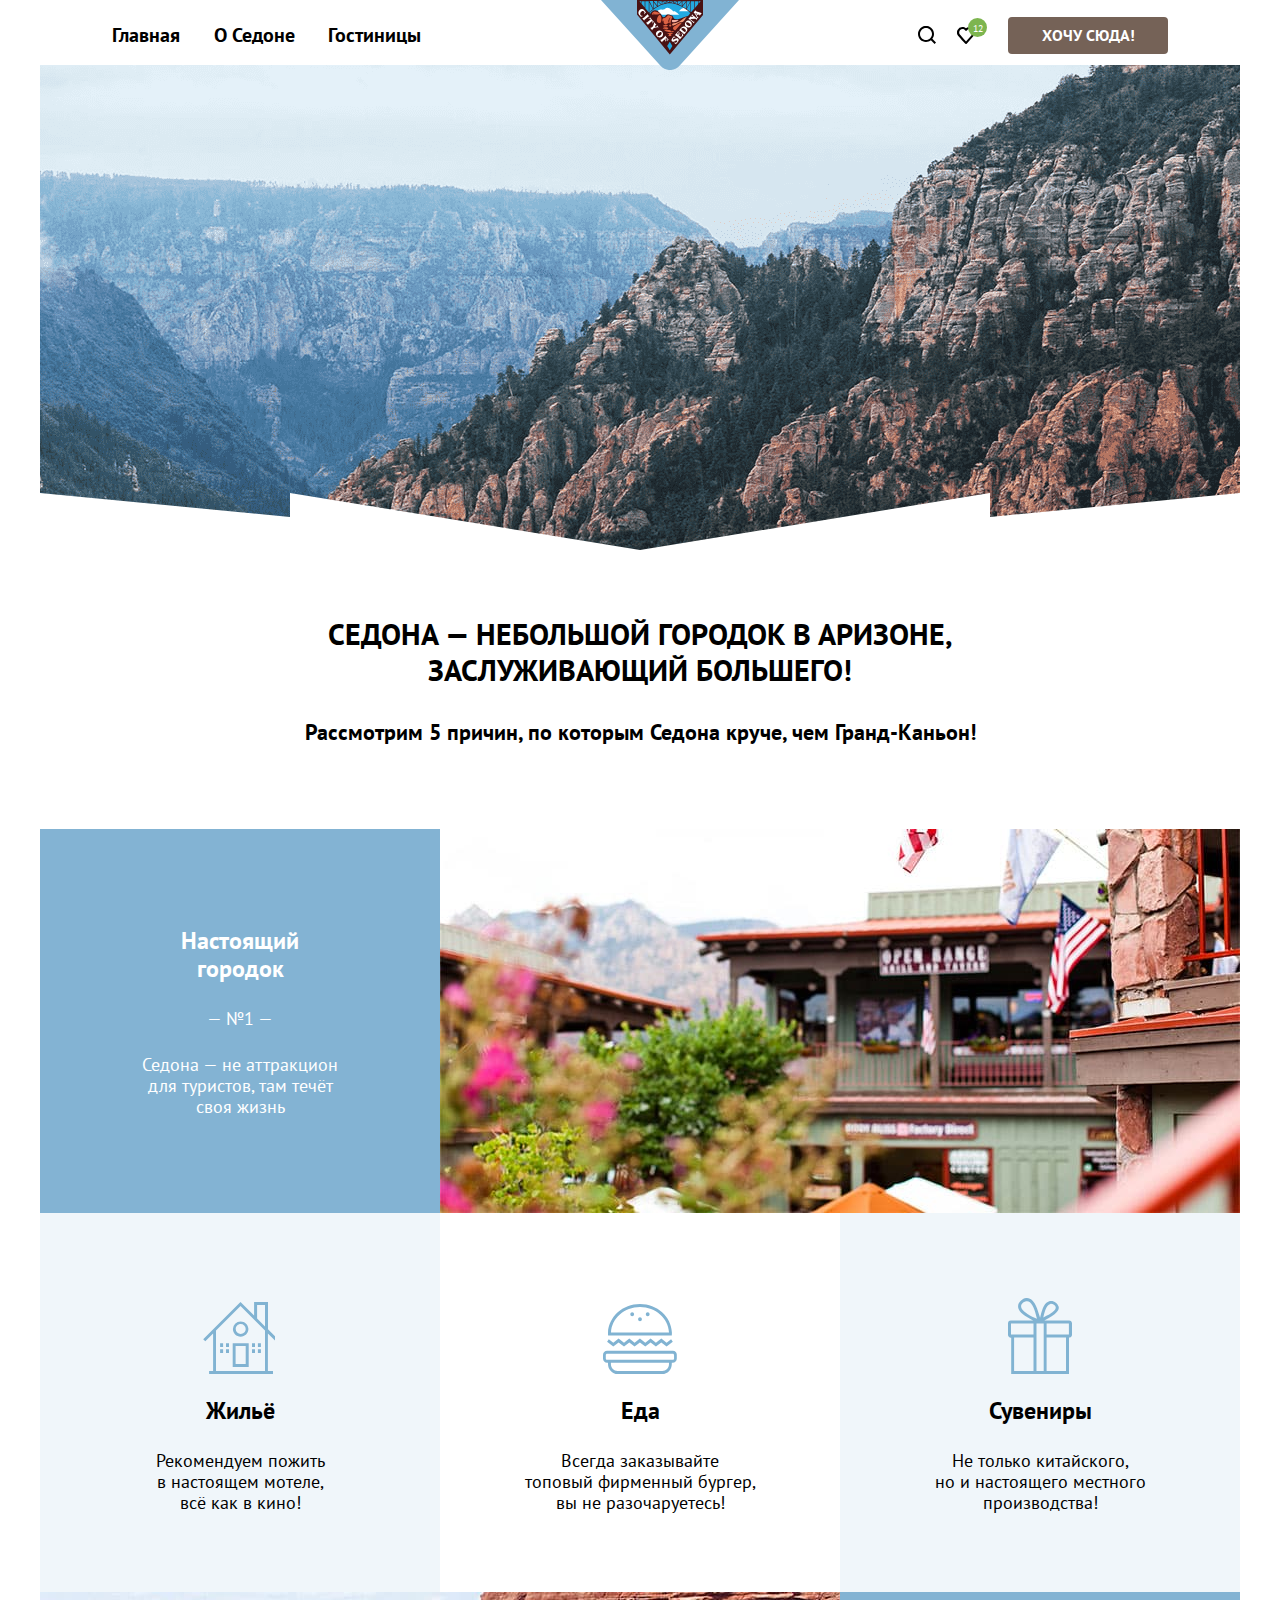
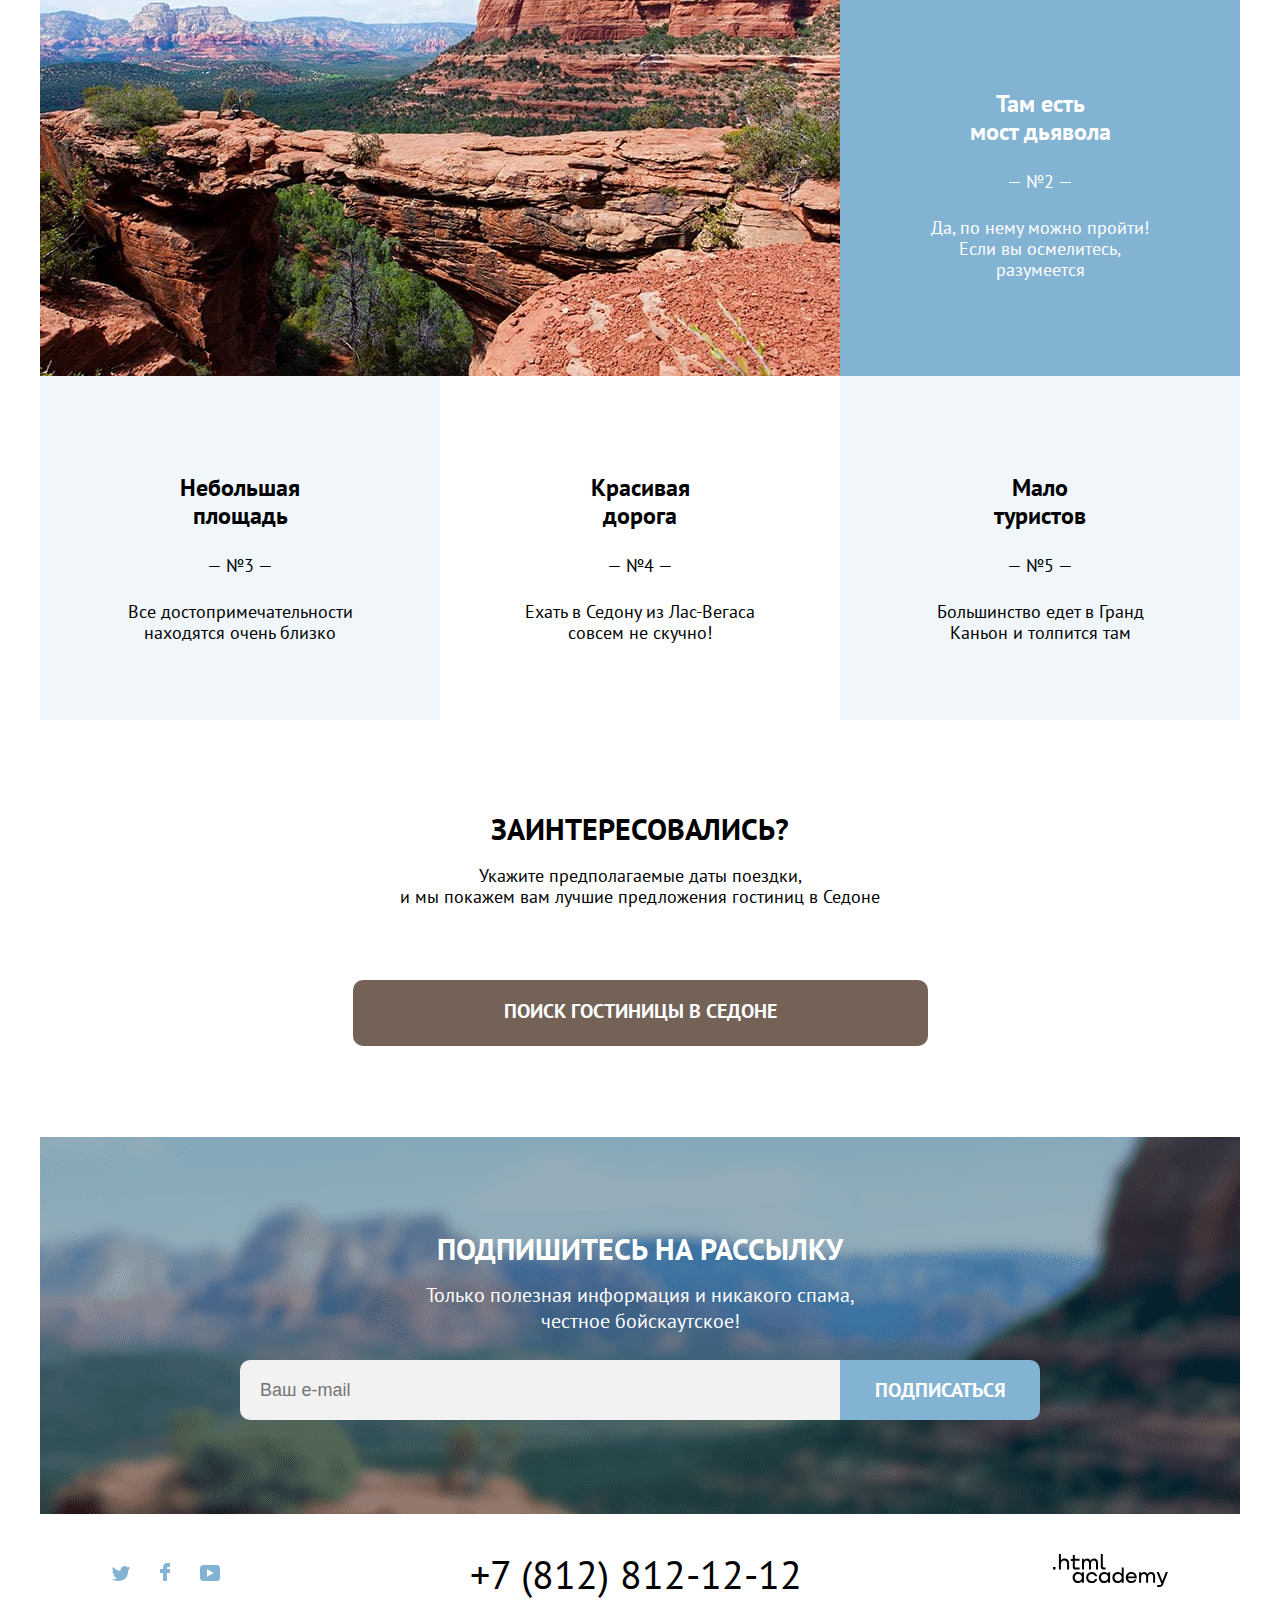
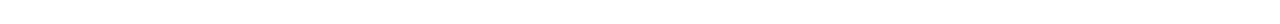
==== index.html @ 8da46b5a "Update index.html" ====
<!DOCTYPE html>
<html lang="ru">
  <head>
    <meta charset="utf-8">
    <title>HTML Academy: Седона</title>
    <link rel="stylesheet" href="styles/styles.css">
  </head>
  <body>
    <header class="page-header">
      <nav class="navigation">
        <ul class="navigation-list">
          <li class="navigation-item">
            <a class="page page-main page-current" href="index.html">Главная</a>
          </li>
          <li class="navigation-item">
            <a class="page page-about" href="about.html">О Седоне</a>
          </li>
          <li class="navigation-item">
            <a class="page page-hotels" href="catalog.html">Гостиницы</a>
          </li>
        </ul>
        <a class="navigation-logo" href="index.html">
          <img class="page-navigation-logo" src="img/navigation-logo.svg" width="138" height="70" alt="Логотип «СЕДОНА»">
        </a>
        <ul class="navigation-user">
          <li class="navigation-item">
            <a class="navigation-link navigation-search" href="#">
              <svg class="navigation-icon navigation-icon-search" aria-hidden="true" focusable="false" width="18" height="18" fill="none" xmlns="http://www.w3.org/2000/svg">
                <path d="m18 16.5-3.7-3.7c1-1.3 1.7-3 1.7-4.9 0-4.4-3.6-8-8-8S0 3.6 0 8c0 4.4 3.6 8 8 8 1.8 0 3.5-.6 4.9-1.7l3.7 3.7 1.4-1.5ZM8 14c-3.3 0-6-2.7-6-6s2.7-6 6-6 6 2.7 6 6-2.7 6-6 6Z"/>
              </svg>
              <span class="visually-hidden">
                Поиск
              </span>
            </a>
          </li>
          <li class="navigation-item ">
            <a class="navigation-link navigation-favourites" href="#">
              <svg class="navigation-icon navigation-icon-favourites" aria-hidden="true" focusable="false" width="18" height="17" fill="none" xmlns="http://www.w3.org/2000/svg">
                <path d="M8.9 17a.9.9 0 0 1-.8-.4c-5.4-6.1-6.7-7.5-7-7.9A5.4 5.4 0 0 1 5.5 0C6.8 0 8 .5 9 1.3a5.46 5.46 0 0 1 9 4.1c0 1.3-.5 2.5-1.3 3.4l-7 7.9c-.2.2-.4.3-.8.3Zm-6-9.5c.3.4 3.5 4 6.1 6.9l6.2-7c.5-.5.7-1.2.7-2 0-1.8-1.5-3.3-3.3-3.3-1 0-2 .5-2.7 1.3-.3.3-.6.4-.9.4-.3 0-.6-.2-.8-.4-.7-.8-1.7-1.3-2.7-1.3-1.8 0-3.3 1.5-3.3 3.3-.1.9.3 1.6.7 2.1-.1 0-.1 0 0 0Z"/>
              </svg>
              <span class="visually-hidden">
                Избранное
              </span>
            </a>
            <div class="popover popover-close">

              <div class="popover-content">
                <h2 class="popover-title visually-hidden">Избранные отели</h2>
                <ul class="cart-items-list">
                  <li class="cart-item">
                    <div class="cart-item-desert">
                      <p class="cart-item-title">Desert Quail Inn</p>
                      <p class="cart-item-type">Мотель</p>
                    </div>
                    <button type="button" class="cart-item-button button">
                      <svg class="basket" aria-hidden="true" focusable="false" width="16" height="16" fill="none" xmlns="http://www.w3.org/2000/svg">
                        <path d="M15.3 2.3H.6c-.3 0-.6.2-.6.5s.3.6.6.6h1.7v12c0 .3.3.6.6.6h10.2c.3 0 .6-.3.6-.6v-12h1.7c.3 0 .6-.3.6-.6s-.4-.5-.7-.5Zm-2.8 12.5H3.4V3.4h9.1v11.4ZM6.2 1.2h3.4c.3 0 .6-.3.6-.6S10 0 9.7 0H6.2c-.3 0-.5.3-.5.6s.2.6.5.6Z"/>
                        <path d="M6.2 12c.3 0 .6-.3.6-.6V5.7c0-.3-.3-.6-.6-.6s-.6.3-.6.6v5.7c.1.3.3.6.6.6ZM9.7 12c.3 0 .6-.3.6-.6V5.7c0-.3-.3-.6-.6-.6s-.6.4-.6.6v5.7c0 .3.2.6.6.6Z"/>
                      </svg>
                      <span class="visually-hidden">Удалить из избранного</span>
                    </button>
                  </li>
                  <li class="cart-item">
                    <div class="cart-item-villas">
                      <p class="cart-item-title">Villas at Poco Diablo</p>
                      <p class="cart-item-type">Апартаменты</p>
                    </div>
                    <button type="button" class="cart-item-button button">
                      <svg class="basket" aria-hidden="true" focusable="false" width="16" height="16" fill="none" xmlns="http://www.w3.org/2000/svg">
                        <path d="M15.3 2.3H.6c-.3 0-.6.2-.6.5s.3.6.6.6h1.7v12c0 .3.3.6.6.6h10.2c.3 0 .6-.3.6-.6v-12h1.7c.3 0 .6-.3.6-.6s-.4-.5-.7-.5Zm-2.8 12.5H3.4V3.4h9.1v11.4ZM6.2 1.2h3.4c.3 0 .6-.3.6-.6S10 0 9.7 0H6.2c-.3 0-.5.3-.5.6s.2.6.5.6Z"/>
                        <path d="M6.2 12c.3 0 .6-.3.6-.6V5.7c0-.3-.3-.6-.6-.6s-.6.3-.6.6v5.7c.1.3.3.6.6.6ZM9.7 12c.3 0 .6-.3.6-.6V5.7c0-.3-.3-.6-.6-.6s-.6.4-.6.6v5.7c0 .3.2.6.6.6Z"/>
                      </svg>
                      <span class="visually-hidden">Удалить из избранного</span>
                    </button>
                  </li>
                </ul>
                <a class="button cart-button-all" href="">
                  Все избранные
                </a>
              </div>
            </div>
          </li>
          <li class="navigation-item">
            <button class="button navigation-button" type="button">Хочу сюда!</button>
          </li>
        </ul>
      </nav>
    </header>
    <main class="main-container main-index">
      <div class="page-container">
        <div class="index-logo" >
          <img class="index-img" src="img/index-logo.png" width="1200" height="485" alt="Картинка «Город Седона»"> <!-- логотипную картинку не знаю как отдельную картинку сделать или как бэеграунд?-->
          <h1 class="logo-title">Седона — небольшой городок в Аризоне, <br>
            заслуживающий большего!</h1>  <!--нужен ли класс?-->
          <h2 class="logo-description">Рассмотрим 5 причин, по которым Седона круче, чем Гранд-Каньон!</h2> <!--нужен ли класс?-->
        </div>
        <ul class="advantages ">
          <li class="advantages-item">
            <div class="advantages-one">
              <h3 class="advantages-title">Настоящий <br> городок</h3>
              <b class="advantages-number">— №1 —</b>
              <p class="advantages-description">Седона — не аттракцион <br> для туристов, там течёт <br>
                своя жизнь</p>
            </div>
            <img class="advantages-img img-cities" src="img/cities-img.jpg" width="800" height="384" alt="Картинка «Город Седона»">
          </li>
          <li class="advantages-item">
            <ul class="cities-list">
              <li class="cities-item cities-item-housing">
                <!--<img class="cities-img" src="img/housing.svg" width="75" height="72" alt="Жильё">-->
                <h4 class="cities-title">Жильё</h4>
                <p class="cities-description">Рекомендуем пожить <br> в настоящем мотеле, <br>
                  всё как в кино!</p>
              </li>
              <li class="cities-item cities-item-food">
                <!--<img class="cities-img" src="img/food.svg" width="74" height="70" alt="Еда">-->
                <h4 class="cities-title">Еда</h4>
                <p class="cities-description">Всегда заказывайте <br>
                  топовый фирменный бургер, <br> вы не разочаруетесь!</p>
              </li>
              <li class="cities-item cities-item-souvenirs">
                <!--<img class="cities-img" src="img/souvenirs.svg" width="64" height="76" alt="Сувениры">-->
                <h4 class="cities-title">Сувениры</h4>
                <p class="cities-description">Не только китайского, <br>
                  но и настоящего местного <br> производства!</p>
              </li>
            </ul>
          </li>
          <li class="advantages-item">
            <img class="advantages-img img-bridges" src="img/bridge.jpg" width="800" height="384" alt="Картинка «Мост Дьявола»">
            <div class="advantages-one">
              <h3 class="advantages-title">Там есть <br> мост дьявола</h3>
              <b class="advantages-number">— №2 —</b>
              <p class="advantages-description">Да, по нему можно пройти! <br> Если вы осмелитесь, <br> разумеется</p>
            </div>
          </li>
          <li class="advantages-item">
            <ul class="advantages-others">
              <li class="advantages-others-item">
                <h3 class="advantages-title">Небольшая <br> площадь</h3>
                <b class="advantages-number">— №3 —</b>
                <p class="advantages-description">Все достопримечательности <br> находятся очень близко</p>
              </li>
              <li class="advantages-others-item">
                <h3 class="advantages-title">Красивая <br> дорога</h3>
                <b class="advantages-number">— №4 —</b>
                <p class="advantages-description">Ехать в Седону из Лас-Вегаса <br> совсем не скучно!</p>
              </li>
              <li class="advantages-others-item">
                <h3 class="advantages-title">Мало <br> туристов</h3>
                <b class="advantages-number">— №5 —</b>
                <p class="advantages-description">Большинство едет в Гранд <br> Каньон и толпится там</p>
              </li>
            </ul>
          </li>
        </ul>
        <section class="search-hotels">
          <h2 class="visually-hidden"> Поиск гостиницы в городе Седона</h2>
          <b class="search-hotels-title">Заинтересовались?</b>
          <p class="search-hotels-description">Укажите предполагаемые даты поездки,<br>
            и мы покажем вам лучшие предложения гостиниц в Седоне </p>
          <button class="button button-hotels" type="button">Поиск гостиницы в Седоне</button>
        </section>
      </div>
    </main>
    <footer class="index-footer">
      <div class="index-footer-container">
        <section class="subscribe-index">
          <!--<img class="subscribe-img img-footer" src="img/footer-background.png" width="1200" height="400" alt="Бэкграунд футер">-->
          <h2 class="subscribe-title">Подпишитесь на рассылку</h2>
          <p class="subscribe-description">Только полезная информация и никакого спама, <br> честное бойскаутское!</p>
          <form class="subscribe-form" action="https://echo.htmlacademy.ru/" method="post">
              <input class="subscribe-field" type="text" id="subscribe-mail" name="subscribe-mail" placeholder="Ваш e-mail">
              <button class="button button-subscribe" type="submit">Подписаться</button>
          </form>
        </section>
        <section class="footer-contacts">
          <h2 class="visually-hidden">Давайте дружить</h2>
          <div class="footer-contacts-container">
            <ul class="social-list">
              <li class="social-item">
                <a class="button-social button-tw" href="https://twitter.com/htmlacademy_ru">
                  <svg class="social-img" aria-hidden="true" focusable="false" width="18" height="15" fill="none" xmlns="http://www.w3.org/2000/svg">
                    <path d="M11.6.2c1.8-.5 3.2.3 3.8 1.2.7-.2 1.4-.5 2.1-.7 0 .9-.6 1.5-.9 1.8.7.1 1.4-.6 1.4-.6-.2 1-1.1 1.8-1.7 2C16.1 10.7 13 15.1 5.7 15h-.5c-.4 0-4.4-.5-5.2-1.9 2.4.2 4.1-.4 5-1.2-1-.3-2.9-.4-3.2-2.9.4.1.6.2 1.3.1C1.8 8.3.4 7.5.5 5.3c.3.3 1.1.5 1.4.5C1.1 5.6-.2 2.5.9.9c1.9 1.9 4 3.6 7.6 3.8C8.7 2.3 9.7.8 11.6.2Z" />
                  </svg>

                  <span class="visually-hidden">Твиттер</span>
                </a>
              </li>
              <li class="social-item">
                <a class="button-social button-fb" href="https://www.facebook.com/htmlacademy">
                  <svg class="social-img" aria-hidden="true" focusable="false" width="10" height="18" fill="none" xmlns="http://www.w3.org/2000/svg">
                    <path d="M7 0C4.8 0 3 1.8 3 4v2H0v4h3v8h4v-8h3V6H7V4h3V0H7Z"/>
                  </svg>
                  <span class="visually-hidden">Фэйсбук</span>
                </a>
              </li>
              <li class="social-item">
                <a class="button-social button-yt" href="https://www.youtube.com/c/HTMLAcademyRUS">
                  <svg class="social-img" aria-hidden="true" focusable="false" width="20" height="16" fill="none" xmlns="http://www.w3.org/2000/svg">
                    <path d="M17 0H2.9C1.2 0 0 1.5 0 3.2v9.5C0 14.5 1.2 16 2.9 16h14.3c1.5 0 2.9-1.5 2.9-3.2V3.2C19.9 1.5 18.7 0 17 0ZM7 11.8V4.2L13.7 8 7 11.8Z"/>
                  </svg>
                  <span class="visually-hidden">Ютуб</span>
                </a>
              </li>
            </ul>
            <a class="contacts-phone" href="tel:+781258121212">+7 (812) 812-12-12</a>
            <a class="htmlacademy-link" href="https://htmlacademy.ru/">
              <svg class="htmlacademy-link-icon" aria-hidden="true" focusable="false" width="115" height="33" fill="none" xmlns="http://www.w3.org/2000/svg">
                <path d="M0 12.9v2.6h2.5v-2.6H0ZM11.6 4.5c-1.6 0-2.8.7-3.6 1.7h-.1V0h-2v15.5h2v-5.3c0-2.1 1.3-3.6 3.3-3.6 1.8 0 2.9 1.4 2.9 3.2v5.7h2V9.4c.1-3-1.8-4.9-4.5-4.9ZM26.6 4.8h-4.8V1.1h-2v3.8h-1.9v2h1.9v6c0 1.7 1 2.7 2.7 2.7h4.1v-2h-3.7c-.7 0-1.1-.4-1.1-1.1V6.8h4.8v-2ZM41.1 4.6c-1.6 0-2.9.8-3.5 2.1h-.1c-.6-1.2-1.8-2.1-3.4-2.1-1.4 0-2.5.8-3.1 1.8h-.1V4.8H29v10.6h2V10c0-2 1-3.5 2.6-3.5 1.5 0 2.4 1 2.4 2.6v6.3h2V9.8c0-2.4 1.4-3.3 2.6-3.3 1.5 0 2.4 1 2.4 2.6v6.3h2V8.9c.1-2.5-1.4-4.3-3.9-4.3ZM47.8 12.7c0 1.7 1 2.7 2.8 2.7h2v-2h-1.7c-.7 0-1.1-.4-1.1-1.1V0h-2v12.7ZM28.9 19.7c-.9-1.1-2.2-1.8-3.9-1.8-3.1 0-5.4 2.3-5.4 5.6s2.3 5.6 5.4 5.6c1.8 0 3-.8 3.8-1.9h.1v1.6h2V18.2h-2v1.5Zm-3.6 7.4c-2.2 0-3.6-1.6-3.6-3.6s1.4-3.6 3.6-3.6 3.6 1.6 3.6 3.6c0 1.9-1.4 3.6-3.6 3.6ZM44.2 22c-.5-2.4-2.6-4.1-5.4-4.1a5.4 5.4 0 0 0-5.6 5.6c0 3.1 2.2 5.6 5.6 5.6 2.8 0 4.9-1.8 5.4-4.2h-2.1a3.4 3.4 0 0 1-3.3 2.3c-2.2 0-3.6-1.6-3.6-3.6s1.4-3.6 3.6-3.6c1.6 0 2.8 1 3.3 2.2h2.1V22ZM55.1 19.7c-.9-1.1-2.2-1.8-3.9-1.8-3.1 0-5.4 2.3-5.4 5.6s2.3 5.6 5.4 5.6c1.8 0 3-.8 3.8-1.9h.1v1.6h2V18.2h-2v1.5Zm-3.6 7.4c-2.2 0-3.6-1.6-3.6-3.6s1.4-3.6 3.6-3.6 3.6 1.6 3.6 3.6c0 1.9-1.5 3.6-3.6 3.6ZM68.7 19.8c-.9-1.1-2.2-1.9-3.9-1.9-3.1 0-5.4 2.3-5.4 5.6s2.2 5.6 5.4 5.6c1.7 0 3-.8 3.8-1.8h.1v1.5h2V13.4h-2v6.4Zm-3.6 7.3c-2.2 0-3.6-1.6-3.6-3.6s1.4-3.6 3.6-3.6 3.6 1.6 3.6 3.6c-.1 2-1.5 3.6-3.6 3.6ZM78.3 17.9c-3.3 0-5.5 2.5-5.5 5.6 0 3 2.1 5.6 5.5 5.6 2.5 0 4.5-1.3 5.2-3.6h-2.1c-.5 1-1.6 1.6-3 1.6-1.9 0-3.3-1.3-3.4-2.9h8.8c.2-3.6-2-6.3-5.5-6.3Zm0 1.9c1.7 0 3 1 3.3 2.6h-6.5c.3-1.5 1.5-2.6 3.2-2.6ZM98.2 17.9c-1.6 0-2.9.8-3.6 2h-.1c-.6-1.2-1.8-2-3.4-2-1.4 0-2.5.7-3.1 1.8v-1.5h-1.9v10.6h2v-5.4c0-2 1-3.4 2.6-3.5 1.5 0 2.4 1 2.4 2.6v6.3h2v-5.6c0-2.4 1.4-3.3 2.6-3.3 1.5 0 2.4 1 2.4 2.6v6.3h2v-6.5c.1-2.6-1.4-4.4-3.9-4.4ZM109.4 27l-3.6-8.9h-2.2l4.8 11.6c-.3.9-.7 1.2-1.7 1.2h-2.5v2h2.5c1.8 0 2.8-.8 3.5-2.6l4.7-12.2h-2.1l-3.4 8.9Z"/>
              </svg>
              <span class="visually-hidden">
                .html academy
              </span>
            </a>
          </div>
        </section>
      </div>
    </footer>
    <div class="modal-container modal-container-close">
      <div class="modal">
        <button class="modal-close-button">
          <span class="visually-hidden">Закрыть</span>
        </button>
        <section class="modal-content">
          <h2 class="modal-title">Поиск гостиницы в Седоне</h2>
          <form class="modal-form" action="https://echo.htmlacademy.ru/" method="post">
            <p class="field-group field-group-form">
              <label class="field-label" for="arrival-date">Дата заезда:</label>
              <input class="field-input field" type="text" id="arrival-date" name="arrival-date" placeholder="27 апреля 2020">
              <a class="calendar" href=""></a>
            </p>
            <p class="field-description">
              Мы не можем отправить вас в прошлое.
            </p>
            <p class="field-group field-group-form">
              <label class="field-label" for="departure-date">Дата выезда:</label>
              <input class="field-input field" type="text" id="departure-date" name="departure-date" placeholder="1 сентября 2021">
              <a class="calendar" href=""></a>
            </p>
            <p class="field-description">На эти даты есть свободные номера. Пока есть.</p>
            <div class="field-group">
              <div class="field-group-adults">
                <p class="field-adults">Взрослые:</p>
                <p class="minus"></p>
                <p class="field-number">2</p>
                <p class="plus"></p>
              </div>
              <div class="field-group-children">
                <p class="field-children">Дети:</p>
                <p class="minus"></p>
                <p class="field-number">1</p>
                <p class="plus"></p>
              </div>
            </div>
            <a class="button button-form-search" href="#">Найти</a>
          </form>
        </section>
      </div>
    </div>
  </body>
</html>
---- styles/styles.css ----
@font-face {
  font-family: "PT Sans";
  font-style: normal;
  font-weight: 400;
  src: url("../fonts/ptsans-400.woff2") format("woff2");
  font-display: swap;
}

@font-face {
  font-family: "PT Sans";
  font-style: normal;
  font-weight: 700;
  src: url("../fonts/ptsans-700.woff2") format("woff2");
  font-display: swap;
}

html {
  height: 100%;
}

body {

  display: flex;
  flex-direction: column;
  min-height: 100%;
  font-family: "PT Sans", sans-serif;
  font-size: 18px;
  line-height: 21px;
  color: #333333;
  background-color: #FFFFFF;
  margin: 0;
}

a {
  text-decoration: none;
}

.button {
  display: inline-block;
  box-sizing: border-box;
  font-family: inherit;
  font-size: 16px;
  line-height: 21px;
  font-weight: 700;
  text-align: center;
  color: #FFFFFF;
  background-color: #756257;
  text-decoration: none;
  text-transform: uppercase;
  border: none;
  cursor: pointer;
  border-radius: 4px;
}

.visually-hidden {
  position: absolute;
  width: 1px;
  height: 1px;
  margin: -1px;
  padding: 0;
  border: 0;
  clip: rect(0 0 0 0);
  overflow: hidden;
}

.page-header {
  width: 1200px;
  color: #000000;
  background: #FFFFFF;
  margin: 0 auto;  /*Почему оно нужно? Что-то сломало и теперь без этого не центрует.*/}



.navigation {
  display: flex;
  justify-content: space-between;
  align-items: center;
  width: 1056px;
  margin: 0 auto;
}


.navigation-list {
  display: flex;
  justify-content: space-between;
  align-items: center;
  flex-wrap: wrap;
  margin: 19px 0 20px 0;
  padding: 0;
  width: 309px;
  list-style-type: none;
}

.navigation-logo {
  z-index: 2;
}

.page-navigation-logo {
  display: block;
}

.navigation-user {
  display: flex;
  list-style-type: none;
  align-items: center;
  margin: 14px 0;
  padding: 0;
  width: 250px;
}

.navigation-item {
  position: relative;
  margin: 0;
  padding: 0;
}

.page-current::after {
  position: absolute;
  right: 0px;
  bottom: -20px;
  left: 0px;
  height: 2px;
  background-color: #756257;
  content: "";
}

.navigation-link{
  position: relative;
  display: block;
  margin: 0;
  padding: 0;
}




.page {
  display: block;
  font-family: "PT Sans", sans-serif;
  font-size: 20px;
  line-height: 26px;
  font-weight: 700;
  text-align: center;
  color: #000000;  /*  Не понимаю зачем это, если в page-header есть это */
  background-color: #FFFFFF;
  text-decoration: none;
}

.page:hover {
  color: #756257;
}

.page:focus {   /*Не понятно!!!*/
  outline: 3px solid #83B3D3;
  box-sizing: border-box;
  border-radius: 10px;
}

.page:active {
  opacity: 0.3;
  border: none; /*Иначе появляется бордер*/
}


.navigation-user .navigation-link {
  min-width: 18px;
  min-height: 18px;
}

.navigation-icon:hover {
  fill: #756257;
}

.navigation-link:focus {  /*  ФИГНЯ!!  */

  border: 3px solid #83B3D3;
  box-sizing: border-box;
  padding: 10px;
  outline-color: #83B3D3;
  border-radius: 10px;
}

.navigation-link:active {
  opacity: 0.3;
  border: none; /*Иначе появляется бордер*/
}


.navigation-search {
  margin-right: 21px;
}

.navigation-favourites {
  margin-right: 33px;
}

.navigation-icon {
  position: absolute;
  top: 0;
  right: 0;
  bottom: 0;
  left: 0;
  margin: auto;
  fill: #000000;

}

.navigation-favourites::after {
  position: absolute;
  content:  '12';
  /*display: block;*/
  width: 19px;
  height: 19px;
  top: -8px;
  right: -12px;
  background: #7DB54F;
  border-radius: 50%;
  font-size: 10px;
  color: #ffffff;
  text-align: center;
  }

.navigation-button {
  min-width: 160px;
  min-height: 37px;
  padding: 0;
  border-radius: 4px;
  /*margin-left: auto; почему это не работает??*/
}


/*ПОПОВЕР*/
.popover {
  position: absolute;
  top: 36px;
  right: -160px;
  z-index: 1;
  box-sizing: border-box;
  width: 400px;
  color: #000000;
  background-color: #FFFFFF;
  border: 1px solid #E6E6E6;
  min-height: 230px;
  box-shadow: 0px 25px 50px rgba(0, 0, 0, 0.15);
  border-radius: 20px;

}

.popover-close {
  display: none;
}

.popover-content::after {
  content: '';
  position: absolute;
  width: 20px;
  height: 9px;
  top: -9px;
  left: 188px;
  background-image: url("../img/triangle.svg");
  background-color: #FFFFFF;


}




.cart-items-list {
  padding: 0;
  list-style-type: none;
}

.cart-item {
  display: grid;
  position: relative;
  grid-template-columns: 309px 16px;
  margin: 25px;
  column-gap: 25px;
  padding: 4px 0;
}



.cart-item-desert, .cart-item-villas {
  padding-left: 65px;
}



.cart-item-desert::before, .cart-item-villas::before {
  position: absolute;
  content: '';
  width: 48px;
  height: 48px;
  top: 0px;
  left: 0px;

  background-repeat: no-repeat;
  background-position: center;
  border-radius: 50%;
}

.cart-item-desert::before {
  background-image: url("../img/desert.jpg");
}

.cart-item:hover {
  opacity: 0.6;

}

.cart-item:focus {
  outline: 3px solid #83B3D3;
  box-sizing: border-box;
  width: 228px;
  border-radius: 10px;
}


.cart-item:active {
  opacity: 0.3;
}



.cart-item-villas::before {
  background-image: url("../img/villas.jpg");
}

.cart-item-title {
  margin: 0;

  font-size: 18px;
  line-height: 21px;  /* а высота блока почему то 20!*/
  font-weight: 700;
  color: #000000;

}

.cart-item-type {
  margin: 0;
  font-size: 16px;
  line-height: 21px;
  font-weight: 400;
  color: #333333;
}

.cart-item-button {
  width: 16px;
  height: 16px;
  background-color: #FFFFFF;
}

.basket {
  fill: #000000;
  opacity: 0.2;
}

.basket:hover {
  opacity: 1;
}

.basket:focus {  /*ЕРУНДА!!!*/
  outline: 3px solid #83B3D3;
  opacity: 1;
  border-radius: 10px;
  padding: 5px;
}

.basket:active {
  opacity: 0.1;
}




.cart-button-all {
  display: block;
  padding: 20px 0;
  border-radius: 0 0 20px 20px;
}

.cart-button-all:hover {
  background-color: #615048;
}

.cart-button-all:focus {
  background-color: #615048;
  outline: 3px solid #83B3D3;
}

.cart-button-all:active {
  background-color:#615048;
  color: rgba(255, 255, 255, 0.3);
}

.main-container {
  display: flex;
  flex-grow: 1; /* не понимаю зачем так и так работает*/
  margin-top: -5px; /*только прозрачность надо наверное? */
}

.main-index {
  color: #000000;
  background-color: #FFFFFF;
  background-size: 100% auto;
}

.page-container {
  width: 1200px;
  margin: 0 auto;
}

.index-logo {
  position: relative;
  color: #000000;
  background-color: #FFFFFF;
  text-align: center;
  margin: 0;
  padding: 0;
}

.index-img {
  display: block;
  margin-bottom: 63px;
}

.index-logo::after {    /*не понятно) почему относительно index-img не работает*/
  content: '';
  display: block;
  position: absolute;
  /*bottom: -63px;*/
  top: 428px;
  left: 0;
  height: 57px;
  width: 1200px;
  background-image: url("../img/index-logo-bottom.svg");
}



.logo-title {
  font-family: "PT Sans", sans-serif;
  font-size: 30px;
  line-height: 36px;
  text-transform: uppercase;
  font-weight: 700;  /*  Почему не работает? Потому что апперкейс есть? */
  padding: 3px 0;
  margin-bottom: 23px;
}

.logo-description {
  font-family: "PT Sans", sans-serif;
  font-size: 22px;
  line-height: 36px;
  margin: 0;
  margin-bottom: 79px;
}

/*Преимущества*/

.advantages {
  display: flex;
  flex-direction: column;
  color: #000000;
  background-color: #FFFFFF;
  text-align: center;

  padding: 0;
  margin: 0;
  list-style-type: none;

}

.advantages-one, .advantages-others-item {
  display: flex;
  margin: 0;
  padding-top: 98px;
  padding-bottom: 77px;
  flex-direction: column;
  width: 400px;

}

.advantages-one {
  background-color: rgba(131, 179, 211);
  color: #FFFFFF;
}

.advantages-others-item {
  background-color: rgba(131, 179, 211, 0.12);
  color: #000000;
}

.advantages-title, .cities-title {
  font-size: 24px;
  line-height: 28px;
  padding-bottom: 25px;
  margin: 0;
}

.advantages-number, .advantages-description, .cities-description {
  font-size: 18px;
  line-height: 21px;
  font-weight: 400;
  margin: 0;
}

.advantages-number {
  padding-bottom: 25px;
}


.advantages-item {
  display: flex;
  padding: 0;
  margin: 0;
  list-style-type: none;
}

.cities-list {
  display: flex;
  justify-content: space-between;
  padding: 0;
  margin: 0;
  list-style-type: none;
}



.cities-item {
  position: relative;
  width: 400px; /* Почему работает только с этим?*/
  margin: 0;
  padding-top: 184px;
  padding-bottom: 79px;
  background-color: rgba(131, 179, 211, 0.12);
  color: #000000;
}

.cities-item:nth-child(2), .advantages-others-item:nth-child(2) {
  background-color: #ffffff;
}

.cities-item::after {
  position: absolute;
  content: '';
  display: block;
  margin: 0 auto;
  background-repeat: no-repeat;
}

.cities-item-housing::after {
  top: 89px;
  left: 163px;
  height: 75px;
  width: 72px;
  background-image: url("../img/housing.svg");
}

.cities-item-food::after {
  top: 91px;
  left: 163px;
  height: 70px;
  width: 74px;
  background-image: url("../img/food.svg");
}

.cities-item-souvenirs::after {
  top: 85px;
  left: 168px;
  height: 76px;
  width: 70px;
  background-image: url("../img/souvenirs.svg");
}


.advantages-others {
  display: flex;
  padding: 0;
  margin: 0;
  list-style-type: none;
}



.cities-img {
  text-align: center;
  margin-bottom: 23px;
}

/*ЗАИНТЕРЕСОВАЛИСЬ*/

.search-hotels {
  color: #000000;
  background-color: #FFFFFF;
  text-align: center;
  margin: 91px 0;
}

.search-hotels-title {
  font-size: 30px;
  line-height: 36px;
  text-transform: uppercase;
  margin-top: 0;
  margin-bottom: 15px;
}

.search-hotels-description {
  font-size: 18px;
  line-height: 21px;
  margin-bottom: 73px;
}

.button-hotels {
  font-size: 20px;
  line-height: 36px;
  min-width: 575px;
  padding-top: 13px;
  padding-bottom: 17px;
  border-radius: 10px;
 }

.button-hotels:hover {
  background-color: #615048;
}

.button-hotels:focus {
  background-color: #615048;
  outline: 3px solid #83B3D3;
}

.button-hotels:active {
  background-color:#615048;
  color: rgba(255, 255, 255, 0.3);
}




/*ФУТЕР*/

.index-footer-container {
  width: 1200px;
  margin: 0 auto;
}

.subscribe {
  color: #000000;
  background-color: #FFFFFF;
  text-align: center;

}

.subscribe-index {
  color: #FFFFFF;
  background-color: #000000;
  background-image: url("../img/footer-background.png");
  background-size: 100% auto;
  background-repeat: no-repeat;
  text-align: center;
  text-decoration: none;
  margin: 0;
  padding: 94px 0;
}

.subscribe-title {
  font-size: 30px;
  line-height: 36px;
  text-transform: uppercase;
  margin: 0;
  padding-bottom: 15px;

}

.subscribe-description, .button-subscribe {
  font-size: 20px;
  line-height: 26px;
  margin: 0;
  padding-bottom: 26px;


}

.subscribe-form {
  display: flex;
  width: 800px;
  margin: 0 auto;
}

.subscribe-field {
  margin: 0;
  padding: 0 20px;
  font-size: 18px;
  line-height: 26px;
  font-weight: 400;
  border: none;
  flex-grow: 1;
  width: 600px;
  border-radius: 10px 0 0 10px;
  background-color: #F2F2F2;
 }

.subscribe-field:hover {
  background-color: #E6E6E6;
}

.subscribe-field:focus {
  background-color: #E6E6E6;
  border: 3px solid #83B3D3;
}

.subscribe-field:active {
  background-color: #FFFFFF;
  border: 2px solid #000000;
}
.subscribe-field:disabled {
  background-color: #FFFFFF;
  border: 2px solid #FF5757;
}

.button-subscribe {
  background-color: #83B3D3;
  color: #FFFFFF;
  min-width: 200px;
  font-weight: 700;
  padding: 17px 0;
  border-radius: 0 10px 10px 0;
 }

 .button-subscribe:hover {
  background-color: #68A2CA;
}

.button-subscribe:focus {
  background-color: #68A2CA;
  outline: 3px solid #756257;
}

.button-subscribe:active {
  background-color:#68A2CA;
  color: rgba(255, 255, 255, 0.3);
}

.footer-contacts {
  width: 1056px;
  color: #000000;
  background-color: #FFFFFF;
  margin: 0 auto;
}

.footer-contacts-container {
  display: flex;
  justify-content: space-between;
  margin-top: 40px;
  margin-bottom: 30px;
}

.social-list {
  display: flex;
  align-items: center;
  width: 107px;
  margin: 0;
  padding: 0;
  list-style-type: none;
  gap: 30px;
}

.button-social {
  display: block;
  background-repeat: no-repeat;
  background-position: center;

}

.social-img {
  fill: #83B3D3;
}

.social-img:hover {
  fill: #68A2CA;
}

.social-img:focus {
  fill: #68A2CA;
  outline: 3px solid #83B3D3;
  border-radius: 10px;
}

.social-img:active {
  opacity: 0.3;
}

.contacts-phone {
  font-size: 40px;
  line-height: 40px;
  color: #000000;
}

.contacts-phone:hover {
  color: #756257;
}

.contacts-phone:focus {
  color: #756257;
  outline: 3px solid #83B3D3;
  border-radius: 10px;
}

.contacts-phone:active {
  color: #756257;
  opacity: 0.3;
}

.htmlacademy-link-icon {
  fill: #000000;
}

.htmlacademy-link-icon:hover {
  fill: #756257;
}

.htmlacademy-link-icon:focus {
  fill: #756257;
  outline: 3px solid #83B3D3;
  border-radius: 10px;
}

.htmlacademy-link-icon:active {
  fill: #756257;
  opacity: 0.3;
}


/*Каталог страница*/

.catalog-wrap {
  color: #FFFFFF;
  width: 1056px;
  margin: 0 auto;
  background-color: #000000;
  background-image: url("../img/catalog-background.png");
  background-size: 100% auto;
  background-repeat: no-repeat;
  text-decoration: none;
  padding: 0 72px;
}

.catalog-title {
  font-size: 60px;
  line-height: 78px;
  font-weight: 700;
  margin: 0;
  margin-right: auto;

}

.breadcrumbs {
  display: flex;
  margin-top: 5px;
  margin-bottom: 45px;
  padding: 0;
  list-style-type: none;
}

.breadcrumbs-item {
  display: flex;
  align-items: center
}

.link-index {
  display: block;
  position: relative;
  width: 12px;
  height: 12px;
  margin-right: 26px;
  background-image: url("../img/home.svg");
}


.link-index::after {
  content: "";
  position: absolute;
  right: 0px;
  bottom: 0px;
  left: 23px;
  height: 8px;
  width: 5px;
  background-image: url("../img/arrow.svg");
  background-repeat: no-repeat;
  color: #FFFFFF;

}



.breadcrumbs-link {
  font-size: 16px;
  line-height: 21px;
  align-items: center;
}

.breadcrumbs-link:hover {
  opacity: 0.6;
}

.breadcrumbs-link:focus {   /*Не понятно!!!*/
  outline: 3px solid #83B3D3;
  border-radius: 10px;
}

.breadcrumbs-link:active {
  opacity: 0.3;
}

/*Поиск каталога*/

.catalog-products {
  padding-bottom: 83px;
}

.catalog-filter {
  display: flex;
  margin: 0;
  padding: 0;
  }



.filter-group-infrastructure {
  display: flex;
  margin: 0;
  padding: 0;
  width: 150px;
  margin-right: 67px;
  text-align: left;
}





.filter-group-type {
  width: 144px;
  margin: 0;      /*почему не работает без этого, хотя все отступы и размеры остальных 3- блоков выставил?*/
  margin-right: 167px; /*Если это указываешь то апартаменты не влезают в одну строку*/

}

.catalog-filter-group {
  margin: 0;
  padding: 0;
  border: 0; /* Все равно ширина 154. Почему?*/

}

.catalog-filter-title {
  font-size: 20px;
  line-height: 26px;
  font-weight: 700;
  margin-bottom: 30px;
}



.catalog-filter-list {
  margin: 0;
  padding: 0;
  list-style-type: none;
}

.control {
  display: flex;
  position: relative;
  padding-left: 36px;
}

.catalog-filter-item:not(:last-child) {
  margin-bottom: 13px;
}

.control-input {
  display: block;
  margin: 0;
  width: 20px;
  height: 20px;
  margin-right: 19px;
  background: #FFFFFF;
  border: none;
}

.control-square {
  position: absolute;
  top: 2px;
  left: 0;
  width: 20px;
  height: 20px;
  background-color: #FFFFFF;
  border-radius: 4px;
  cursor: pointer;
}

.control-input[type="checkbox"]:checked + .control-square::after {
  content: '';
  position: absolute;
  top: 4px;
  left: 5px;
  background-image: url("../img/check.svg");
  width: 10px;
  height: 12px;

}

.control-square:hover {
  background-color: rgba(255, 255, 255, 0.6);
}

.control-square:focus {
  background-color: rgba(255, 255, 255, 0.6);
  outline: 3px solid #83B3D3;
}

.control-square:active {
  background-color: rgba(255, 255, 255, 0.3);
}


.control-label {
  font-size: 18px;
  line-height: 24px;
}

.control-circle {
  position: absolute;
  top: 2px;
  left: 0;
  width: 20px;
  height: 20px;
  background-color: #FFFFFF;
  border-radius: 50%;
}

.control-input[type="radio"]:checked + .control-circle::after {
  content: '';
  position: absolute;
  top: 5px;
  left: 5px;
  width: 10px;
  height: 10px;
  border-radius: 50%;
  background-color: #3F5E72;

}

.filter-group-toggle {
  margin: 0;
  padding: 0;
}

.control-circle:focus {
  outline: 3px solid #83B3D3;
}


 .catalog-filter-wrapper {
  display: flex;

  border-radius: 4px;

}

.catalog-filter-label {
  display: flex;
  box-sizing: border-box;
  width: 144px;
  border:2px solid #FFFFFF;
}

.catalog-filter-label:nth-child(1) {
  border-right: none;
}

.catalog-filter-label:hover{
  border:2px solid rgba(255, 255, 255, 0.6);

}

.catalog-filter-label:focus {
  outline: 3px solid #83B3D3;
}

.catalog-filter-label:active {
  background-color: #756257;
}

.catalog-filter-input {
  box-sizing: border-box;
  width: 112px;  /*почему без этого не работает?*/
  margin: 0;
  padding: 12px 14px;
  font-size: 18px;
  line-height: 23px;
  font-weight: 400;
  border: none;
  background-color: transparent;

}
.catalog-filter-input::-webkit-input-placeholder {
  color: #FFFFFF;
 }
 .catalog-filter-input::-moz-placeholder {
  color: #FFFFFF;
 }

 .catalog-filter-span {
  padding: 12px 0;
  color: rgba(255, 255, 255, 0.3);
 }




.range {
  position: relative;
  height: 4px;
  margin-top: 32px;
  background-color: rgba(255, 255, 255, 0.3);

}

.range-wrapper {
  position: absolute;
  height: 4px;
  width: 227px;
  background-color: #FFFFFF;

}

.range-toggle {
  position: absolute;
  width: 20px;
  height: 20px;
  background: #FFFFFF;
  border-radius: 5px;
  cursor: pointer;
  border: none;
}


.range-toggle:focus {
  outline: 3px solid #83B3D3;
}

.range-toggle:active {
  outline: 2px solid #83B3D3;
}

.toggle-min {
  top: -8px;
  left: -10px;
}

.toggle-max {
  top: -8px;
  right: -10px;
}


.button-container {
  display: flex;
  flex-direction: column;
  margin-left: auto;
  padding: 0;
  width: 160px;
  justify-content: flex-end;
}

 .button-apply {
   min-height: 48px;
}


.button-apply, .button-favourites {
  background-color: #83B3D3;
  color: #FFFFFF;
}

.button-apply:hover {
  background-color: #68A2CA;
}

.button-apply:focus {
  background-color: #68A2CA;
  outline: 3px solid #FFFFFF;
}

.button-apply:active {
  background-color:#68A2CA;
  color: rgba(255, 255, 255, 0.3);
}


.button-reset {
  background-color: transparent;
  margin-top: 20px;
  font-size: 18px;
  line-height: 23px;
  font-weight: 400;
  border: 0;
  color: #ffffff;
}

.sorting-wrap, .hotels-wrap {
  color: #000000;
  background-color: #FFFFFF;
  text-decoration: none;
}

.sorting-wrap {
  display: flex;
  width: 1056px;
  margin: 0 auto;
  padding-top: 50px;
  padding-bottom: 45px

}

.sorting {
  margin-right: 81px;
}

.sorting-result {
  font-size: 30px;
  line-height: 39px;
  font-weight: 700;
  margin-right: 191px;

}

.select-control {
  font-size: 18px;
  line-height: 23px;
  width: 287px;
  padding: 12px;
  border: 2px solid #E6E6E6;


}


.sorting-button {
  display: flex;
  margin-left: auto;
}

.sorting-wrap .button {
  display: block;
  width: 48px;
  height: 48px;
  background-color: #FFFFFF;
  border: 2px solid #E6E6E6;
  box-sizing: border-box;
  border-radius: 4px;
  background-repeat: no-repeat;
  background-position: center;
}

.sorting-wrap .button:not(:last-child){
  margin-right: 8px;
}

.button-icons {
  background-image: url("../img/icons.svg");
}

.button-list {
  background-image: url("../img/list.svg");
}

.sorting-wrap .button-cards {
  background-image: url("../img/cards.svg");
  border: 2px solid #000000;
}

.select-control:hover, .sorting-wrap .button:hover, .select-control:focus, .sorting-wrap .button:focus {
  border: 2px solid #83B3D3;
}

.select-control:active {
  color: rgba(0, 0, 0, 0.3);
}



.hotels-wrap {
  width: 1056px;
  display: flex;
  flex-direction: column;
  margin: 0 auto;

}

.hotels {
  display: flex;
  flex-direction: column;
  margin: 0;
  padding: 0;
  list-style-type: none;
}

.hotel {
  display: flex;
  margin-top: 28px;
  margin-bottom: 30px;


}

.hotel-img {
  width: 180px;
  margin-right: 36px;
}

.hotel-img:hover {
  opacity: 0.6;
}

.hotel-img:focus {
  outline: 3px solid #83B3D3;
}


.hotel-img:active {
  opacity: 0.3;
}


.hotel-title {
  font-size: 24px;
  line-height: 31px;
  font-weight: 700;
  margin: 0;
}

.hotel-title:hover {
  color: #756257;
}

.hotel-title:focus {
  color: #756257;
  outline: 3px solid #83B3D3;
  border-radius: 10px;
}

.hotel-title:active {
  opacity: 0.3;
  color: #756257;
}

.type-price{
  display: flex;
  width: 235px;
  justify-content: space-between;
  margin-bottom: 31px;
}


.hotel-type, .hotel-price {
  font-size: 18px;
  line-height: 24px;
  margin: 0;
}

.button-detailed {
  display: inline-block;
  margin: 0;
  padding: 8px 0;
  width: 151px;
}

.button-detailed:hover {
  background-color: #615048;
}

.button-detailed:focus {
  background-color: #615048;
  outline: 3px solid #83B3D3;
}

.button-detailed:active {
  background-color:#615048;
  color: rgba(255, 255, 255, 0.3);
}


.button-favourites {
  width: 160px;
  height: 37px;
  padding: 0;
}

.button-favourites:hover, .button-upload:hover {
  background-color: #68A2CA;
}

.button-favourites:focus, .button-upload:focus {
  background-color: #68A2CA;
  outline: 3px solid #756257;
}

.button-favourites:active, .button-upload:active{
  background-color:#68A2CA;
  color: rgba(255, 255, 255, 0.3);
}

.rating {
  display: flex;
  flex-direction: column;
  justify-content: space-between;
  margin-left: auto;
  align-items: center;
}

.hotel-star {
  display: flex;
  justify-content: space-between;
  width: 91px;
  height: 17px;
  margin: 0 auto;
  background-color: #FFFFFF;
  background-image: url("../img/star.svg");
  background-position: center;
}



.hotel-rating {
  display: block;
  width: 160px;
  height: 37px;
  margin: 0;
  padding: 0;
  text-align: center;   /*По вертикали по центру не сделать*/
}

.button-favourites-current {
  background-color: #7DB54F;
  color: #FFFFFF;
}

.button-favourites:hover {
  background-color: #6C9E42;
}

.button-favourites:focus {
  background-color: #6C9E42;
  outline: 3px solid #756257;
}

.button-favourites:active {
  background-color:#6C9E42;
  color: rgba(255, 255, 255, 0.3);
}

.button-upload {
  width: 625px;
  height: 55px;
  font-size: 20px;
  line-height: 26px;
  background-color: #83B3D3;
  color: #FFFFFF;
  margin: 0 auto;
  margin-top: 31px;
  margin-bottom: 30px;  /*Что-то ту не то)))*/
}

.pagination-wrap {
  display: flex;
  margin-top: 31px;
  margin-bottom: 89px;

}

.pagination {
  display: flex;
  color: #000000;
  background-color: #FFFFFF;
  list-style-type: none;
  margin: 0;
  margin-right: 351px;
}

.pagination-link {

  display: block;
  box-sizing: border-box;
  width: 55px;
  height: 55px;
  color: #FFFFFF;
  background-color: #83B3D3;
  text-align: center;
  padding: 15px 0;
  text-decoration: none;
  font-size: 20px;
  line-height: 26px;
  font-weight: 700;
  border-radius: 4px;
}

.pagination-link:hover {
  background-color: #68A2CA;
}

.pagination-link:focus {
  background-color: #68A2CA;
  outline: 3px solid #756257;
}

.pagination-link:active {
  background-color:#68A2CA;
  color: rgba(255, 255, 255, 0.3);
}



.pagination-item:not(:last-child) {
  margin-right: 7px;
}

.pagination-current {
  background-color: #F2F2F2;
  color: #000000;
}

.hotelsonpage {
  display: flex;
  width: 386px;



}

.hotelsonpage-result {
  padding: 12px 0;
  line-height: 23px;
  margin-right: 51px;

}

.hotelsonpage-control {
  width: 160px;
  height: 48px;
  font-size: 18px;
  line-height: 23px;
  font-weight: 400;
  padding-left: 17px;
  border: 2px solid #E6E6E6;
  box-sizing: border-box;
  border-radius: 4px;
}

.modal-container {
  position: fixed;
  top: 0;
  left: 0;
  display: flex;
  width: 100%;
  height: 100%;
  background-color: rgba(242, 242, 242, 0.8);
}

.modal {
  position: relative;
  margin: auto;
  box-sizing: border-box;
  padding: 62px 70px 70px 70px;
  background-color: #FFFFFF;
  border-radius: 30px;
  width: 715px;
}

.modal-container-close {
  display: none;
}

.modal-title {
  margin: 0;
  font-family: "PT Sans Narrow", sans-serif;
  font-size: 30px;
  line-height: 40px;
  font-weight: 700;
  color: #000000;
  text-transform: uppercase;

}

.modal-close-button {
  position: absolute;
  padding: 0;
  top: 54px;
  right: 70px;
  width: 53px;
  height: 53px;
  background-color: #F2F2F2;
  border: none;
  border-radius: 50%;
  background-image: url("../img/close.svg");
  background-repeat: no-repeat;
  background-position: center;
  cursor: pointer;
}

.modal-close-button:hover {
  background-color: #E6E6E6;
}

.modal-close-button:focus {
  background-color: #E6E6E6;
  outline: 3px solid #83B3D3;
}

.modal-close-button:active {
  background-color: #E6E6E6;
  opacity: 0.3;  /*как сделать как в фигме? Прозрачен должен быть только крестик */
}


.modal-form {
  margin-top: 54px;
}

.field-group {
  display: flex;
  width: 575px;
  margin: 0;

}

.field-group-form {
  position: relative;
}

.field-label {
  width: 155px;
  font-size: 18px;
  line-height: 50px;
  font-weight: 700;

}

.field-input {
  width: 420px;
  background-color: #F2F2F2;
  color: #000000;
  border: none;
  border-radius: 4px;
  font-size: 18px;
  font-weight: 700;
}

.field-input:hover {
  background-color: #E6E6E6;
}

.field-input:focus {
  background-color: #E6E6E6;
  outline: 3px solid #83B3D3;
}


.field-input::-webkit-input-placeholder {
  color: #000000;
  padding-left: 19px;
 }

.field-input::-moz-placeholder {
  color: #000000;
  padding-left: 19px;
}


.calendar {
  position: absolute;
  margin: 0;
  top: 18px;
  right: 19px;
  opacity: 0.3;
  width: 15px;
  height: 15px;
  background-image: url("../img/calendar.svg");
}


.field-description {
  margin: 0;
  margin-left: 155px;
  font-size: 16px;
  line-height: 40px;
}

.field-description:last-of-type {
  color: #FF5757;

}

.field-group-adults, .field-group-children {
  display: flex;
  position: relative;
}




.field-group-adults {
  margin-right: 56px;
}

.field-adults, .field-children {

  font-size: 18px;
  line-height: 50px;
  font-weight: 700;
  margin: 0;
}

.field-adults{
  width: 155px;
}

.field-children {
  display: flex;
  width: 97px;
}

.field-children::after {
  content: '';
  display: block;
  width: 25px;
  height: 25px;
  margin-top: 14px;
  margin-left: 7px;
  padding: 0;
  border: none;
  background-image: url("../img/info.svg");
  background-repeat: no-repeat;
  background-position: center;
}

.field-number {
  display: block;
  width: 133px;
  font-size: 18px;
  line-height: 50px;
  font-weight: 700;
  margin: 0 auto;
  text-align: center;
  background-color: #F2F2F2;
  border-radius: 4px;
}

.button-form-search {
  display: block;
  margin-top: 40px;
  font-size: 20px;
  line-height: 40px;
  padding: 10px 0;
  background-color: #83B3D3;
  border-radius: 10px;
}

.button-form-search:hover {
  background-color: #68A2CA;
}

.button-form-search:focus {
  background-color: #68A2CA;
  outline: 3px solid #756257;
}

.button-form-search:active {
  background-color:#68A2CA;
  color: rgba(255, 255, 255, 0.3);
}


.minus, .plus {
  margin: 0;
}

.minus::after {
  position: absolute;

  /*top: 7px;
  left: 170px;  /*!!!!!!!! Почему не работает!!!!!!!!!!!*/
  margin-left: 10px;
  margin-top: 24px;
  width: 13px;
  height: 1px;
  background-color: rgba(0, 0, 0, 0.3);
  content: "";
}


.plus::before, .plus::after {
  display: block;
  position: absolute;

  /*margin-right: -10px;*/  /*!! Не работает!!!!*/
  margin-left: -23px;
  margin-top: 24px;
  width: 13px;
  height: 1px;
  background-color: rgba(0, 0, 0, 0.3);
  content: "";
  cursor: pointer;
}

.plus::after {
  transform: rotate(90deg);
}

.minus:hover::after, .plus:hover::before, .plus:hover::after {
  background-color: #000000;
}

.minus:focus::after, .plus:focus::before, .plus:focus::after {
  background-color: #000000;
  outline: 3px solid #83B3D3;
}
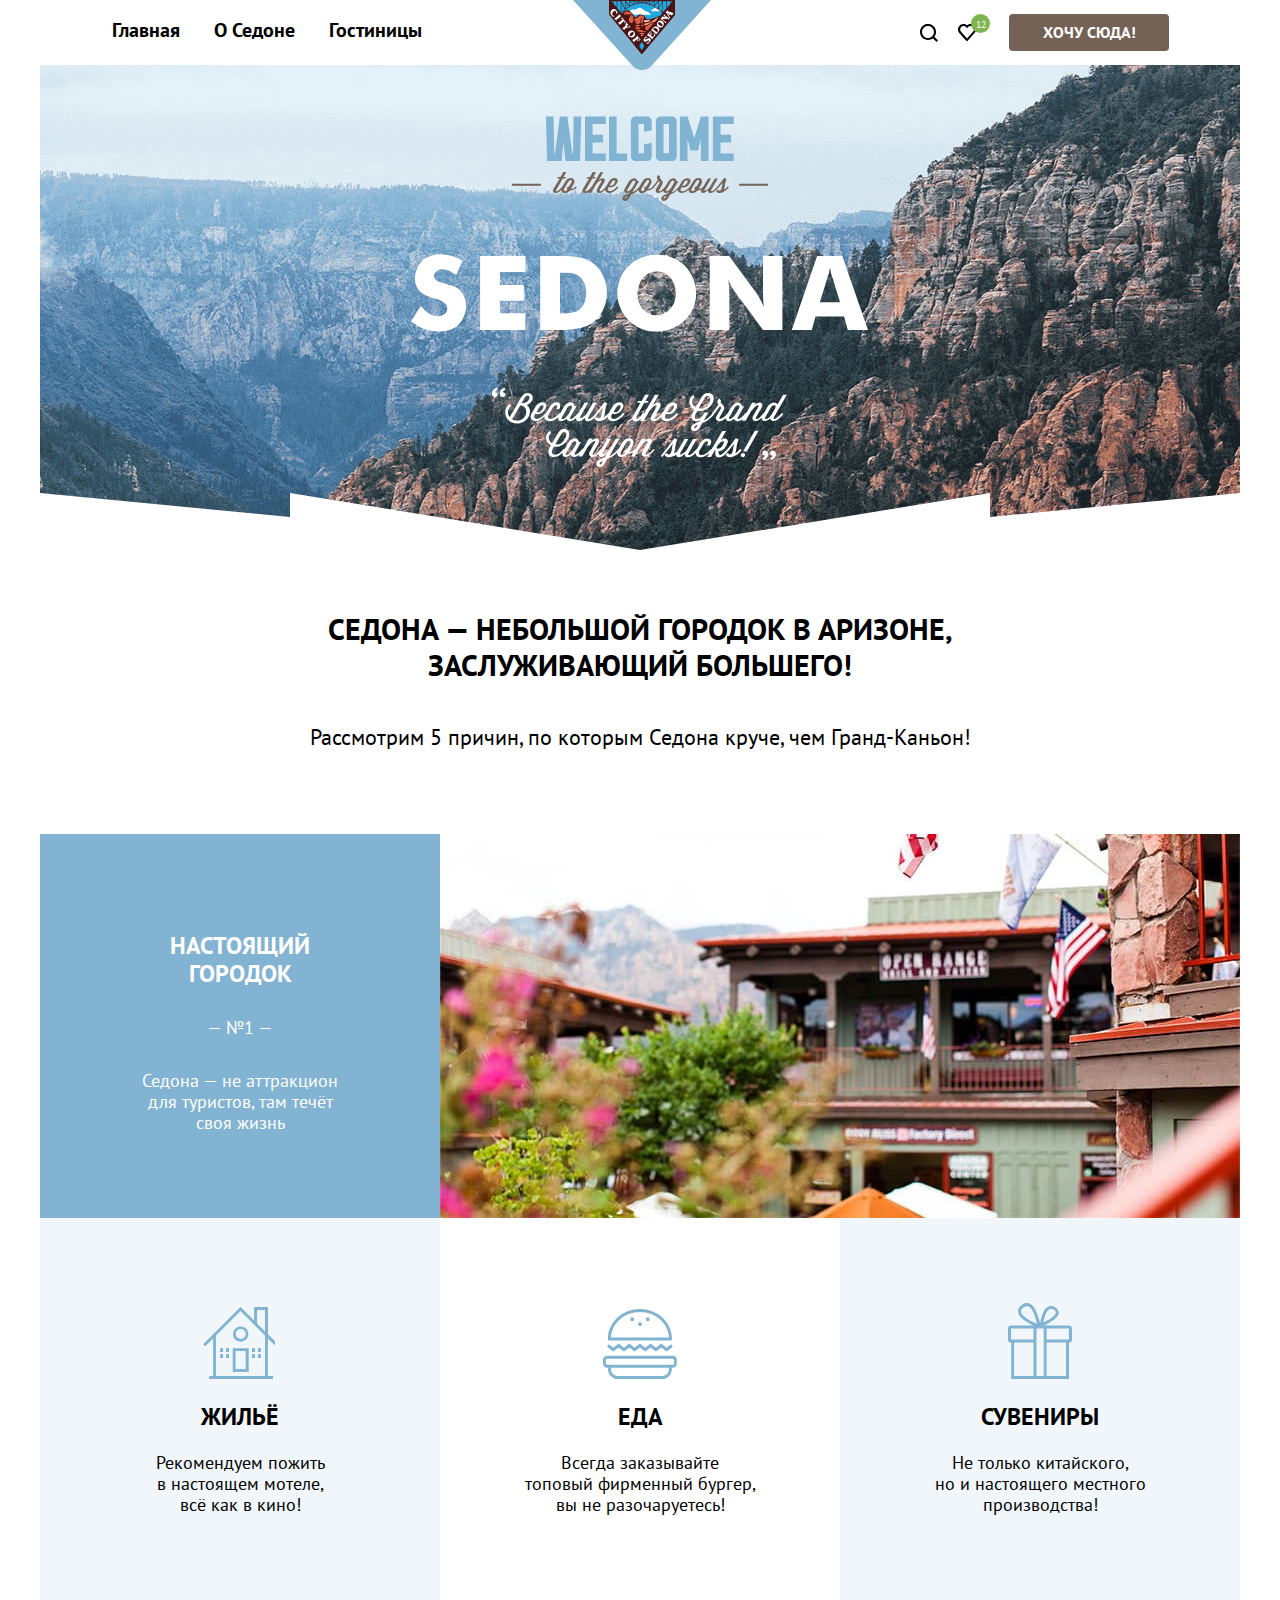
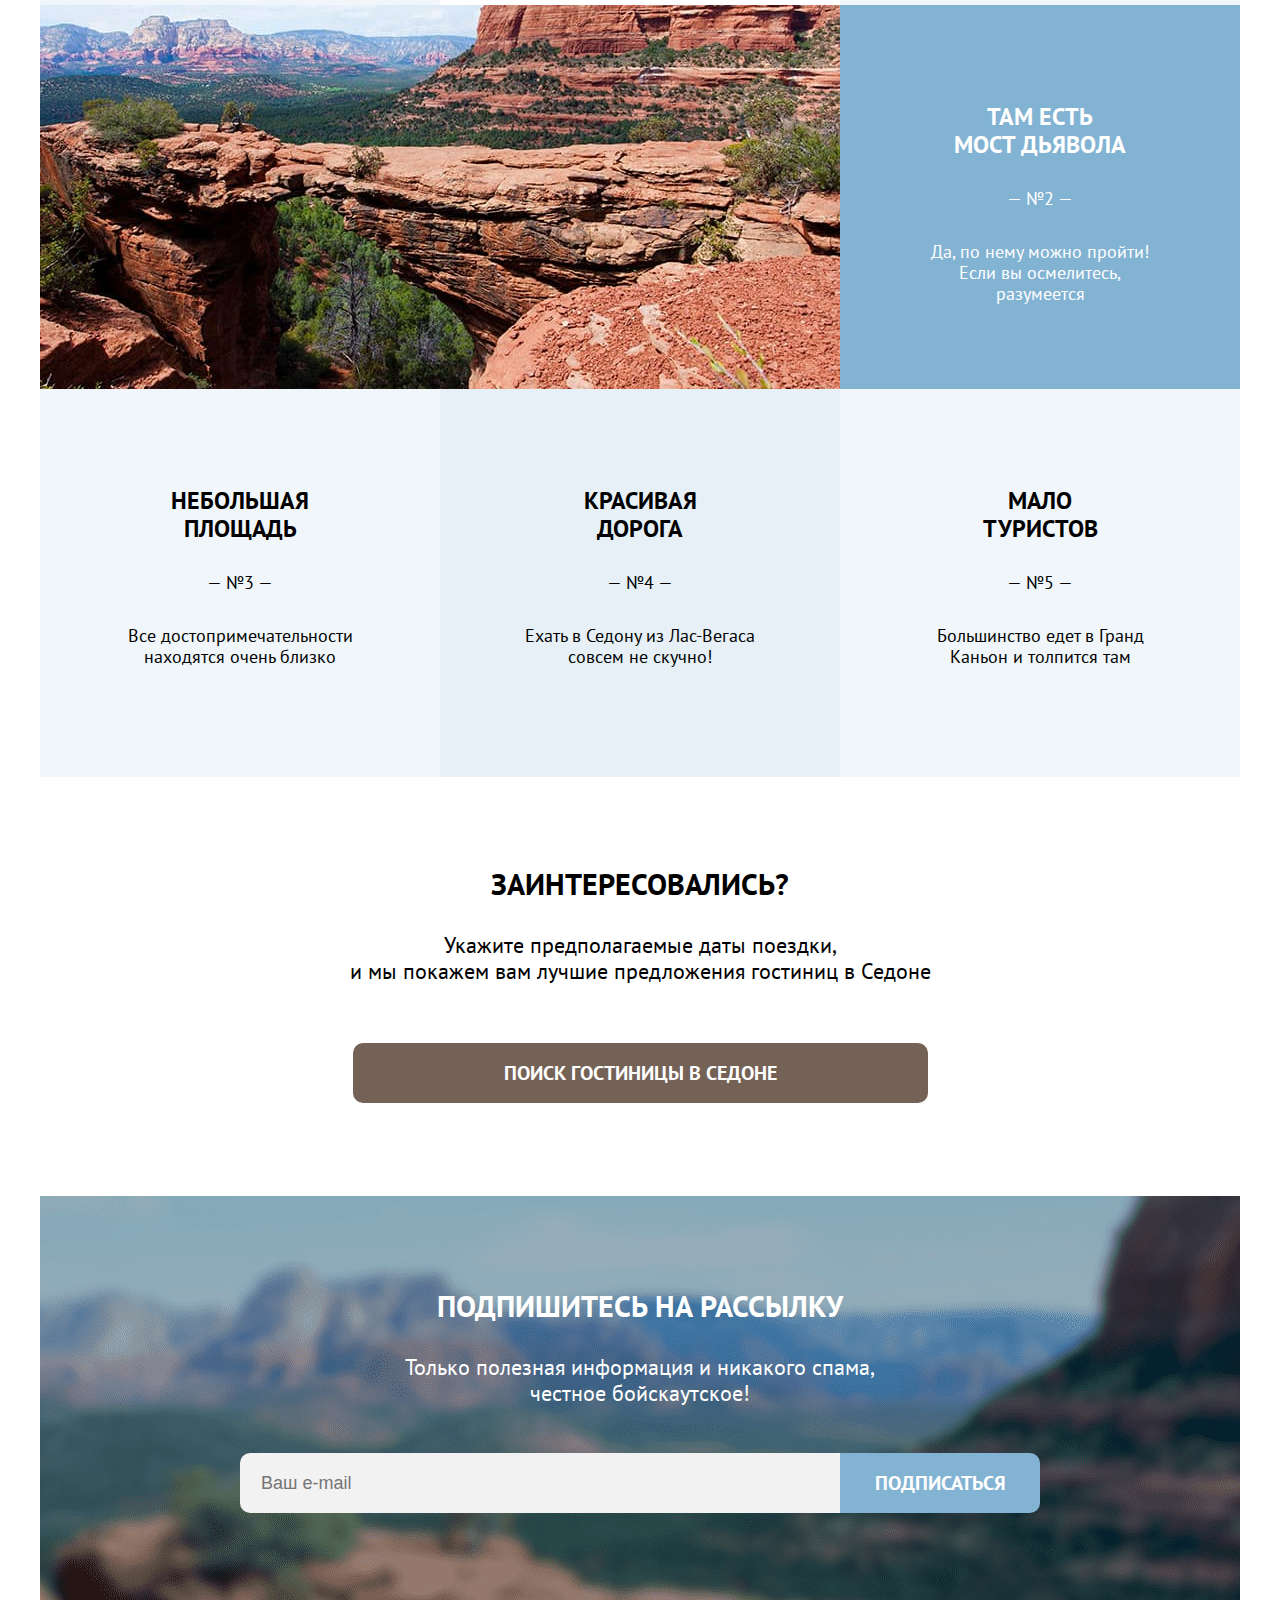
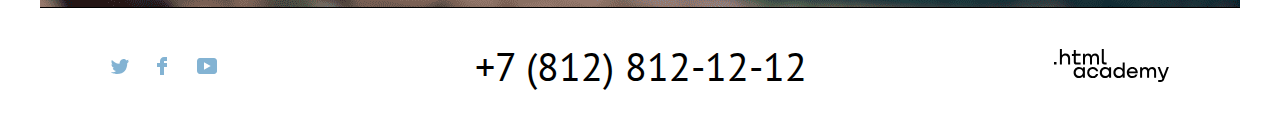
==== commit ae569641: "Завершаем вёрстку" ====
--- a/index.html
+++ b/index.html
@@ -183,7 +183,6 @@
                   <svg class="social-img" aria-hidden="true" focusable="false" width="18" height="15" fill="none" xmlns="http://www.w3.org/2000/svg">
                     <path d="M11.6.2c1.8-.5 3.2.3 3.8 1.2.7-.2 1.4-.5 2.1-.7 0 .9-.6 1.5-.9 1.8.7.1 1.4-.6 1.4-.6-.2 1-1.1 1.8-1.7 2C16.1 10.7 13 15.1 5.7 15h-.5c-.4 0-4.4-.5-5.2-1.9 2.4.2 4.1-.4 5-1.2-1-.3-2.9-.4-3.2-2.9.4.1.6.2 1.3.1C1.8 8.3.4 7.5.5 5.3c.3.3 1.1.5 1.4.5C1.1 5.6-.2 2.5.9.9c1.9 1.9 4 3.6 7.6 3.8C8.7 2.3 9.7.8 11.6.2Z" />
                   </svg>
-
                   <span class="visually-hidden">Твиттер</span>
                 </a>
               </li>
@@ -219,7 +218,7 @@
     </footer>
     <div class="modal-container modal-container-close">
       <div class="modal">
-        <button class="modal-close-button">
+        <button class="modal-close-button" type="button">
           <span class="visually-hidden">Закрыть</span>
         </button>
         <section class="modal-content">
@@ -241,16 +240,32 @@
             <p class="field-description">На эти даты есть свободные номера. Пока есть.</p>
             <div class="field-group">
               <div class="field-group-adults">
-                <p class="field-adults">Взрослые:</p>
-                <p class="minus"></p>
-                <p class="field-number">2</p>
-                <p class="plus"></p>
+                <label class="field-adults" for="adults-number">Взрослые:</label>
+                <button class="button minus" type="button">
+                  <svg class="minus-svg" aria-hidden="true" focusable="false" width="13" height="1" fill="none" xmlns="http://www.w3.org/2000/svg">
+                    <path d="M0 0v1h13V0H0Z" />
+                  </svg>
+                </button>
+                <input class="field-number field-number-people" type="text" id="adults-number" name="adults-number" placeholder="2">
+                <button class="button plus" type="button">
+                  <svg class="plus-svg" aria-hidden="true" focusable="false" width="13" height="13" fill="none" xmlns="http://www.w3.org/2000/svg">
+                    <path d="M13 6H7V0H6v6H0v1h6v6h1V7h6V6Z"/>
+                  </svg>
+                </button>
               </div>
               <div class="field-group-children">
-                <p class="field-children">Дети:</p>
-                <p class="minus"></p>
-                <p class="field-number">1</p>
-                <p class="plus"></p>
+                <label class="field-children" for="children-number">Дети:</label>
+                <button class="button minus" type="button">
+                  <svg class="minus-svg" aria-hidden="true" focusable="false" width="13" height="1" fill="none" xmlns="http://www.w3.org/2000/svg">
+                    <path d="M0 0v1h13V0H0Z" />
+                  </svg>
+                </button>
+                <input class="field-number field-number-people" type="text" id="children-number" name="children-number" placeholder="1">
+                <button class="button plus" type="button">
+                  <svg class="plus-svg" aria-hidden="true" focusable="false" width="13" height="13" fill="none" xmlns="http://www.w3.org/2000/svg">
+                    <path d="M13 6H7V0H6v6H0v1h6v6h1V7h6V6Z"/>
+                  </svg>
+                </button>
               </div>
             </div>
             <a class="button button-form-search" href="#">Найти</a>
--- a/styles/styles.css
+++ b/styles/styles.css
@@ -67,15 +67,14 @@
   width: 1200px;
   color: #000000;
   background: #FFFFFF;
-  margin: 0 auto;  /*Почему оно нужно? Что-то сломало и теперь без этого не центрует.*/}
-
+  margin: 0 auto;
+}
 
 
 .navigation {
   display: flex;
-  justify-content: space-between;
   align-items: center;
-  width: 1056px;
+  width: 1080px;
   margin: 0 auto;
 }
 
@@ -85,9 +84,9 @@
   justify-content: space-between;
   align-items: center;
   flex-wrap: wrap;
-  margin: 19px 0 20px 0;
-  padding: 0;
-  width: 309px;
+  margin: 8px 139px 17px 0;
+  padding: 0;
+  width: 334px;
   list-style-type: none;
 }
 
@@ -103,9 +102,9 @@
   display: flex;
   list-style-type: none;
   align-items: center;
-  margin: 14px 0;
-  padding: 0;
-  width: 250px;
+  padding: 0;
+  width: 260px;
+  margin: 10px 0 15px 199px;
 }
 
 .navigation-item {
@@ -116,19 +115,30 @@
 
 .page-current::after {
   position: absolute;
-  right: 0px;
   bottom: -20px;
-  left: 0px;
+  left: 12px;
   height: 2px;
   background-color: #756257;
   content: "";
+  width: 70px;
+}
+
+.page-hotels-current::after {
+  position: absolute;
+  bottom: -19px;
+  left: 12px;
+  height: 2px;
+  background-color: #756257;
+  content: "";
+  width: 92px;
 }
 
 .navigation-link{
   position: relative;
   display: block;
   margin: 0;
-  padding: 0;
+  padding: 10px;
+  cursor: pointer;
 }
 
 
@@ -138,27 +148,27 @@
   display: block;
   font-family: "PT Sans", sans-serif;
   font-size: 20px;
-  line-height: 26px;
+  line-height: 21px;
   font-weight: 700;
   text-align: center;
-  color: #000000;  /*  Не понимаю зачем это, если в page-header есть это */
+  color: #000000;
   background-color: #FFFFFF;
   text-decoration: none;
+  padding: 6px 12px;
 }
 
 .page:hover {
   color: #756257;
 }
 
-.page:focus {   /*Не понятно!!!*/
-  outline: 3px solid #83B3D3;
-  box-sizing: border-box;
+.page:focus {
+  outline: 3px solid #83B3D3;
   border-radius: 10px;
 }
 
 .page:active {
   opacity: 0.3;
-  border: none; /*Иначе появляется бордер*/
+  border: none;
 }
 
 
@@ -173,25 +183,19 @@
 
 .navigation-link:focus {  /*  ФИГНЯ!!  */
 
-  border: 3px solid #83B3D3;
-  box-sizing: border-box;
-  padding: 10px;
-  outline-color: #83B3D3;
+  outline: 3px solid #83B3D3;
   border-radius: 10px;
 }
 
 .navigation-link:active {
   opacity: 0.3;
-  border: none; /*Иначе появляется бордер*/
-}
-
-
-.navigation-search {
-  margin-right: 21px;
+  border: none;
 }
 
 .navigation-favourites {
-  margin-right: 33px;
+  position: relative;
+  margin-right: 23px;
+
 }
 
 .navigation-icon {
@@ -211,8 +215,8 @@
   /*display: block;*/
   width: 19px;
   height: 19px;
-  top: -8px;
-  right: -12px;
+  top: 0px;
+  right: -4px;
   background: #7DB54F;
   border-radius: 50%;
   font-size: 10px;
@@ -225,14 +229,26 @@
   min-height: 37px;
   padding: 0;
   border-radius: 4px;
-  /*margin-left: auto; почему это не работает??*/
-}
-
+}
+
+.navigation-button:hover {
+  background-color: #615048;
+}
+
+.navigation-button:focus {
+  background-color: #615048;
+  outline: 3px solid #83B3D3;
+}
+
+.navigation-button:active {
+  background-color:#615048;
+  color: rgba(255, 255, 255, 0.3);
+}
 
 /*ПОПОВЕР*/
 .popover {
   position: absolute;
-  top: 36px;
+  top: 47px;
   right: -160px;
   z-index: 1;
   box-sizing: border-box;
@@ -274,27 +290,36 @@
 .cart-item {
   display: grid;
   position: relative;
-  grid-template-columns: 309px 16px;
-  margin: 25px;
-  column-gap: 25px;
-  padding: 4px 0;
+  grid-template-columns: 245px 16px;
+  margin-top: 17px;
+  margin-left: 13px;
+  column-gap: 84px;
+  box-sizing: border-box;
+
 }
 
 
 
 .cart-item-desert, .cart-item-villas {
-  padding-left: 65px;
-}
-
-
+  padding: 10px 10px 10px 75px;
+  cursor: pointer;
+}
+
+.cart-item-desert {
+  margin-bottom: -6px;
+}
+
+.cart-item-villas{
+  margin-bottom: 18px;
+}
 
 .cart-item-desert::before, .cart-item-villas::before {
   position: absolute;
   content: '';
   width: 48px;
   height: 48px;
-  top: 0px;
-  left: 0px;
+  top: 7px;
+  left: 10px;
 
   background-repeat: no-repeat;
   background-position: center;
@@ -305,20 +330,18 @@
   background-image: url("../img/desert.jpg");
 }
 
-.cart-item:hover {
+.cart-item-desert:hover, .cart-item-villas:hover {
   opacity: 0.6;
 
 }
 
-.cart-item:focus {
-  outline: 3px solid #83B3D3;
-  box-sizing: border-box;
-  width: 228px;
+.cart-item-desert:focus, .cart-item-villas:focus {
+  outline: 3px solid #83B3D3;
   border-radius: 10px;
 }
 
 
-.cart-item:active {
+.cart-item-desert:active, .cart-item-villas:active {
   opacity: 0.3;
 }
 
@@ -332,7 +355,7 @@
   margin: 0;
 
   font-size: 18px;
-  line-height: 21px;  /* а высота блока почему то 20!*/
+  line-height: 21px;
   font-weight: 700;
   color: #000000;
 
@@ -355,17 +378,18 @@
 .basket {
   fill: #000000;
   opacity: 0.2;
+  margin-top: 3px;
+  padding: 10px;
 }
 
 .basket:hover {
   opacity: 1;
 }
 
-.basket:focus {  /*ЕРУНДА!!!*/
+.basket:focus {
   outline: 3px solid #83B3D3;
   opacity: 1;
   border-radius: 10px;
-  padding: 5px;
 }
 
 .basket:active {
@@ -423,14 +447,23 @@
 
 .index-img {
   display: block;
-  margin-bottom: 63px;
+  margin-bottom: 58px;
+}
+
+.index-logo::before {
+  content: '';
+  position: absolute;
+  top: 51px;
+  left: 371px;
+  height: 352px;
+  width: 458px;
+  background-image: url("../img/welcome.svg");
+
 }
 
 .index-logo::after {    /*не понятно) почему относительно index-img не работает*/
   content: '';
-  display: block;
   position: absolute;
-  /*bottom: -63px;*/
   top: 428px;
   left: 0;
   height: 57px;
@@ -447,13 +480,14 @@
   text-transform: uppercase;
   font-weight: 700;  /*  Почему не работает? Потому что апперкейс есть? */
   padding: 3px 0;
-  margin-bottom: 23px;
+  margin-bottom: 33px;
 }
 
 .logo-description {
   font-family: "PT Sans", sans-serif;
   font-size: 22px;
   line-height: 36px;
+  font-weight: 400;
   margin: 0;
   margin-bottom: 79px;
 }
@@ -477,7 +511,6 @@
   display: flex;
   margin: 0;
   padding-top: 98px;
-  padding-bottom: 77px;
   flex-direction: column;
   width: 400px;
 
@@ -486,18 +519,24 @@
 .advantages-one {
   background-color: rgba(131, 179, 211);
   color: #FFFFFF;
+  padding-bottom: 77px;
 }
 
 .advantages-others-item {
   background-color: rgba(131, 179, 211, 0.12);
   color: #000000;
+  padding-bottom: 110px;
 }
 
 .advantages-title, .cities-title {
   font-size: 24px;
   line-height: 28px;
-  padding-bottom: 25px;
-  margin: 0;
+  text-transform: uppercase;
+  margin: 0;
+}
+
+.advantages-title {
+  padding-bottom: 29px;
 }
 
 .advantages-number, .advantages-description, .cities-description {
@@ -508,7 +547,7 @@
 }
 
 .advantages-number {
-  padding-bottom: 25px;
+  padding-bottom: 32px;
 }
 
 
@@ -533,14 +572,22 @@
   position: relative;
   width: 400px; /* Почему работает только с этим?*/
   margin: 0;
-  padding-top: 184px;
-  padding-bottom: 79px;
+  padding-top: 185px;
+  padding-bottom: 90px;
   background-color: rgba(131, 179, 211, 0.12);
   color: #000000;
 }
 
-.cities-item:nth-child(2), .advantages-others-item:nth-child(2) {
+.cities-title {
+  padding-bottom: 21px;
+}
+
+.cities-item:nth-child(2) {
   background-color: #ffffff;
+}
+
+.advantages-others-item:nth-child(2) {
+  background-color: rgba(131, 179, 211, 0.2);
 }
 
 .cities-item::after {
@@ -596,29 +643,33 @@
   color: #000000;
   background-color: #FFFFFF;
   text-align: center;
-  margin: 91px 0;
+  margin-top: 89px;
+  margin-bottom: 93px;
 }
 
 .search-hotels-title {
+  display: block;
   font-size: 30px;
   line-height: 36px;
   text-transform: uppercase;
   margin-top: 0;
-  margin-bottom: 15px;
+  margin-bottom: 30px;
 }
 
 .search-hotels-description {
-  font-size: 18px;
-  line-height: 21px;
-  margin-bottom: 73px;
+  font-size: 22px;
+  line-height: 26px;
+  margin: 0;
+  margin-bottom: 59px;
+
 }
 
 .button-hotels {
   font-size: 20px;
   line-height: 36px;
   min-width: 575px;
-  padding-top: 13px;
-  padding-bottom: 17px;
+  padding-top: 12px;
+  padding-bottom: 12px;
   border-radius: 10px;
  }
 
@@ -662,7 +713,8 @@
   text-align: center;
   text-decoration: none;
   margin: 0;
-  padding: 94px 0;
+  padding-top: 92px;
+  padding-bottom: 95px;
 }
 
 .subscribe-title {
@@ -670,17 +722,15 @@
   line-height: 36px;
   text-transform: uppercase;
   margin: 0;
-  padding-bottom: 15px;
-
-}
-
-.subscribe-description, .button-subscribe {
-  font-size: 20px;
+  margin-bottom: 30px;
+
+}
+
+.subscribe-description {
+  font-size: 22px;
   line-height: 26px;
   margin: 0;
-  padding-bottom: 26px;
-
-
+  margin-bottom: 47px;
 }
 
 .subscribe-form {
@@ -691,7 +741,7 @@
 
 .subscribe-field {
   margin: 0;
-  padding: 0 20px;
+  padding-left: 21px;
   font-size: 18px;
   line-height: 26px;
   font-weight: 400;
@@ -722,6 +772,9 @@
 
 .button-subscribe {
   background-color: #83B3D3;
+  font-size: 20px;
+  line-height: 26px;
+  margin: 0;
   color: #FFFFFF;
   min-width: 200px;
   font-weight: 700;
@@ -744,7 +797,7 @@
 }
 
 .footer-contacts {
-  width: 1056px;
+  width: 1200px;
   color: #000000;
   background-color: #FFFFFF;
   margin: 0 auto;
@@ -752,19 +805,23 @@
 
 .footer-contacts-container {
   display: flex;
-  justify-content: space-between;
-  margin-top: 40px;
+  margin-top: 23px;
+  margin-left: 60px;
   margin-bottom: 30px;
 }
 
+.footer-contacts-catalog {
+  margin-top: 157px;
+}
+
 .social-list {
   display: flex;
   align-items: center;
-  width: 107px;
+  width: 130px;
   margin: 0;
   padding: 0;
   list-style-type: none;
-  gap: 30px;
+  margin-right: 230px;
 }
 
 .button-social {
@@ -773,22 +830,33 @@
   background-position: center;
 
 }
+.button-tw {
+  padding: 12.5px 11px;
+}
+
+.button-fb {
+  padding: 11px 17px;
+}
+
+.button-yt {
+  padding: 11px 12.5px;
+}
 
 .social-img {
   fill: #83B3D3;
 }
 
-.social-img:hover {
+.button-social:hover {
   fill: #68A2CA;
 }
 
-.social-img:focus {
+.button-social:focus {
   fill: #68A2CA;
   outline: 3px solid #83B3D3;
   border-radius: 10px;
 }
 
-.social-img:active {
+.button-social:active {
   opacity: 0.3;
 }
 
@@ -796,6 +864,8 @@
   font-size: 40px;
   line-height: 40px;
   color: #000000;
+  padding: 15px;
+  margin-right: 210px;
 }
 
 .contacts-phone:hover {
@@ -814,6 +884,7 @@
 }
 
 .htmlacademy-link-icon {
+  padding: 18px 22px;
   fill: #000000;
 }
 
@@ -844,12 +915,12 @@
   background-size: 100% auto;
   background-repeat: no-repeat;
   text-decoration: none;
-  padding: 0 72px;
+  padding: 35px 71px 0 72px;
 }
 
 .catalog-title {
   font-size: 60px;
-  line-height: 78px;
+  line-height: 70px;
   font-weight: 700;
   margin: 0;
   margin-right: auto;
@@ -858,8 +929,8 @@
 
 .breadcrumbs {
   display: flex;
-  margin-top: 5px;
-  margin-bottom: 45px;
+  margin: 0;
+  margin-bottom: 42px;
   padding: 0;
   list-style-type: none;
 }
@@ -872,12 +943,20 @@
 .link-index {
   display: block;
   position: relative;
+  box-sizing: border-box;
   width: 12px;
   height: 12px;
-  margin-right: 26px;
+  margin-left: 2px;
+  margin-right: 15px;
   background-image: url("../img/home.svg");
-}
-
+  background-repeat: no-repeat;
+  padding: 6px 8px 9px 8px;
+
+}
+
+.link-hotels {
+  padding: 2px 8px;
+}
 
 .link-index::after {
   content: "";
@@ -959,7 +1038,7 @@
   font-size: 20px;
   line-height: 26px;
   font-weight: 700;
-  margin-bottom: 30px;
+  margin-bottom: 29px;
 }
 
 
@@ -973,7 +1052,7 @@
 .control {
   display: flex;
   position: relative;
-  padding-left: 36px;
+  padding-left: 40px;
 }
 
 .catalog-filter-item:not(:last-child) {
@@ -1065,7 +1144,8 @@
 
  .catalog-filter-wrapper {
   display: flex;
-
+  margin-top: 4px;
+  margin-left: 2px;
   border-radius: 4px;
 
 }
@@ -1075,10 +1155,17 @@
   box-sizing: border-box;
   width: 144px;
   border:2px solid #FFFFFF;
+
 }
 
 .catalog-filter-label:nth-child(1) {
+  border-radius: 4px 0 0 4px;
   border-right: none;
+}
+
+.catalog-filter-label:nth-child(2) {
+  border-radius: 0 4px 4px 0;
+
 }
 
 .catalog-filter-label:hover{
@@ -1124,7 +1211,7 @@
 .range {
   position: relative;
   height: 4px;
-  margin-top: 32px;
+  margin-top: 28px;
   background-color: rgba(255, 255, 255, 0.3);
 
 }
@@ -1158,7 +1245,7 @@
 
 .toggle-min {
   top: -8px;
-  left: -10px;
+  left: 0px;
 }
 
 .toggle-max {
@@ -1204,6 +1291,8 @@
 .button-reset {
   background-color: transparent;
   margin-top: 20px;
+  margin-left: 3px;
+  text-transform: none;
   font-size: 18px;
   line-height: 23px;
   font-weight: 400;
@@ -1221,20 +1310,21 @@
   display: flex;
   width: 1056px;
   margin: 0 auto;
-  padding-top: 50px;
-  padding-bottom: 45px
+  padding-top: 43px;
+  padding-bottom: 40px
 
 }
 
 .sorting {
-  margin-right: 81px;
+  margin-right: 75px;
 }
 
 .sorting-result {
   font-size: 30px;
   line-height: 39px;
   font-weight: 700;
-  margin-right: 191px;
+  margin-right: 187px;
+  text-transform: uppercase;
 
 }
 
@@ -1242,8 +1332,10 @@
   font-size: 18px;
   line-height: 23px;
   width: 287px;
-  padding: 12px;
+  padding: 10px;
+  padding-left: 14px;
   border: 2px solid #E6E6E6;
+  font-family: "PT Sans", sans-serif;
 
 
 }
@@ -1275,11 +1367,11 @@
 }
 
 .button-list {
+  background-image: url("../img/cards.svg");
+}
+
+.sorting-wrap .button-cards {
   background-image: url("../img/list.svg");
-}
-
-.sorting-wrap .button-cards {
-  background-image: url("../img/cards.svg");
   border: 2px solid #000000;
 }
 
@@ -1311,15 +1403,18 @@
 
 .hotel {
   display: flex;
-  margin-top: 28px;
-  margin-bottom: 30px;
-
-
+  padding-top: 28px;
+  padding-bottom: 30px;
+  border-top: 1px solid #E6E6E6;
+}
+
+.hotel:last-of-type {
+  border-bottom: 1px solid #E6E6E6;
 }
 
 .hotel-img {
   width: 180px;
-  margin-right: 36px;
+  margin-right: 38px;
 }
 
 .hotel-img:hover {
@@ -1335,6 +1430,9 @@
   opacity: 0.3;
 }
 
+.hotel-description {
+
+}
 
 .hotel-title {
   font-size: 24px;
@@ -1374,7 +1472,7 @@
 
 .button-detailed {
   display: inline-block;
-  margin: 0;
+  margin-right: 2px;
   padding: 8px 0;
   width: 151px;
 }
@@ -1428,20 +1526,35 @@
   width: 91px;
   height: 17px;
   margin: 0 auto;
+  margin-top: 6px;
+  background-repeat: space;
   background-color: #FFFFFF;
   background-image: url("../img/star.svg");
   background-position: center;
 }
 
-
+.star-four {
+  width: 87px;
+}
+
+.star-three {
+  width: 68px;
+}
+
+.star-two {
+  width: 43px;
+}
 
 .hotel-rating {
   display: block;
   width: 160px;
-  height: 37px;
-  margin: 0;
-  padding: 0;
-  text-align: center;   /*По вертикали по центру не сделать*/
+  font-size: 16px;
+  margin: 0;
+  padding: 8px 0;
+  text-align: center;
+  text-transform: uppercase;
+  font-family: "PT Sans", sans-serif;
+  background-color: #F2F2F2;
 }
 
 .button-favourites-current {
@@ -1477,8 +1590,10 @@
 
 .pagination-wrap {
   display: flex;
+  width: 1058px;
+  margin: 0 auto;
   margin-top: 31px;
-  margin-bottom: 89px;
+  margin-bottom: 87px;
 
 }
 
@@ -1487,8 +1602,9 @@
   color: #000000;
   background-color: #FFFFFF;
   list-style-type: none;
-  margin: 0;
-  margin-right: 351px;
+  padding: 0;
+  margin: 0;
+  margin-right: 302px;
 }
 
 .pagination-link {
@@ -1525,7 +1641,7 @@
 
 
 .pagination-item:not(:last-child) {
-  margin-right: 7px;
+  margin-right: 8px;
 }
 
 .pagination-current {
@@ -1536,6 +1652,7 @@
 .hotelsonpage {
   display: flex;
   width: 386px;
+  padding-top: 4px;
 
 
 
@@ -1558,6 +1675,7 @@
   border: 2px solid #E6E6E6;
   box-sizing: border-box;
   border-radius: 4px;
+
 }
 
 .modal-container {
@@ -1568,13 +1686,14 @@
   width: 100%;
   height: 100%;
   background-color: rgba(242, 242, 242, 0.8);
+  z-index: 2;
 }
 
 .modal {
   position: relative;
   margin: auto;
   box-sizing: border-box;
-  padding: 62px 70px 70px 70px;
+  padding: 63px 67px 66px 72px;
   background-color: #FFFFFF;
   border-radius: 30px;
   width: 715px;
@@ -1586,12 +1705,14 @@
 
 .modal-title {
   margin: 0;
-  font-family: "PT Sans Narrow", sans-serif;
+  font-family: "PT Sans", sans-serif;
   font-size: 30px;
   line-height: 40px;
   font-weight: 700;
   color: #000000;
   text-transform: uppercase;
+  margin-bottom: 60px;
+
 
 }
 
@@ -1626,9 +1747,6 @@
 }
 
 
-.modal-form {
-  margin-top: 54px;
-}
 
 .field-group {
   display: flex;
@@ -1651,6 +1769,7 @@
 
 .field-input {
   width: 420px;
+  font-family: "PT Sans", sans-serif;
   background-color: #F2F2F2;
   color: #000000;
   border: none;
@@ -1699,9 +1818,8 @@
   line-height: 40px;
 }
 
-.field-description:last-of-type {
+.field-description:first-of-type {  /*что-то не работает!!*/
   color: #FF5757;
-
 }
 
 .field-group-adults, .field-group-children {
@@ -1715,6 +1833,7 @@
 .field-group-adults {
   margin-right: 56px;
 }
+
 
 .field-adults, .field-children {
 
@@ -1738,8 +1857,8 @@
   display: block;
   width: 25px;
   height: 25px;
-  margin-top: 14px;
-  margin-left: 7px;
+  margin-top: 13px;
+  margin-left: 10px;
   padding: 0;
   border: none;
   background-image: url("../img/info.svg");
@@ -1747,16 +1866,18 @@
   background-position: center;
 }
 
+
 .field-number {
   display: block;
-  width: 133px;
+  width: 37px;
   font-size: 18px;
   line-height: 50px;
   font-weight: 700;
+  padding: 0;
   margin: 0 auto;
   text-align: center;
   background-color: #F2F2F2;
-  border-radius: 4px;
+  border: none;
 }
 
 .button-form-search {
@@ -1783,48 +1904,44 @@
   color: rgba(255, 255, 255, 0.3);
 }
 
+.field-number-people::-moz-placeholder {
+  color: #000000;
+}
+
+.field-number::-webkit-input-placeholder {
+  color: #000000;
+}
 
 .minus, .plus {
   margin: 0;
-}
-
-.minus::after {
-  position: absolute;
-
-  /*top: 7px;
-  left: 170px;  /*!!!!!!!! Почему не работает!!!!!!!!!!!*/
-  margin-left: 10px;
-  margin-top: 24px;
-  width: 13px;
-  height: 1px;
-  background-color: rgba(0, 0, 0, 0.3);
-  content: "";
-}
-
-
-.plus::before, .plus::after {
-  display: block;
-  position: absolute;
-
-  /*margin-right: -10px;*/  /*!! Не работает!!!!*/
-  margin-left: -23px;
-  margin-top: 24px;
-  width: 13px;
-  height: 1px;
-  background-color: rgba(0, 0, 0, 0.3);
-  content: "";
-  cursor: pointer;
-}
-
-.plus::after {
-  transform: rotate(90deg);
-}
-
-.minus:hover::after, .plus:hover::before, .plus:hover::after {
-  background-color: #000000;
-}
-
-.minus:focus::after, .plus:focus::before, .plus:focus::after {
-  background-color: #000000;
-  outline: 3px solid #83B3D3;
-}
+  width: 48px;
+  height: 50px;
+  background-color: #F2F2F2;
+}
+
+.minus-svg {
+  fill: #000000;
+  opacity: 0.3;
+  padding: 12px 6px;
+}
+
+.plus-svg {
+  fill: #000000;
+  opacity: 0.3;
+  padding: 6px;
+}
+
+
+.plus-svg:hover, .minus-svg:hover {
+  opacity: 1;
+}
+
+.plus-svg:focus, .minus-svg:focus {
+  opacity: 1;
+  outline: 3px solid #83B3D3;
+}
+
+.plus-svg:active, .minus-svg:active {
+  opacity: 0.2;
+}
+
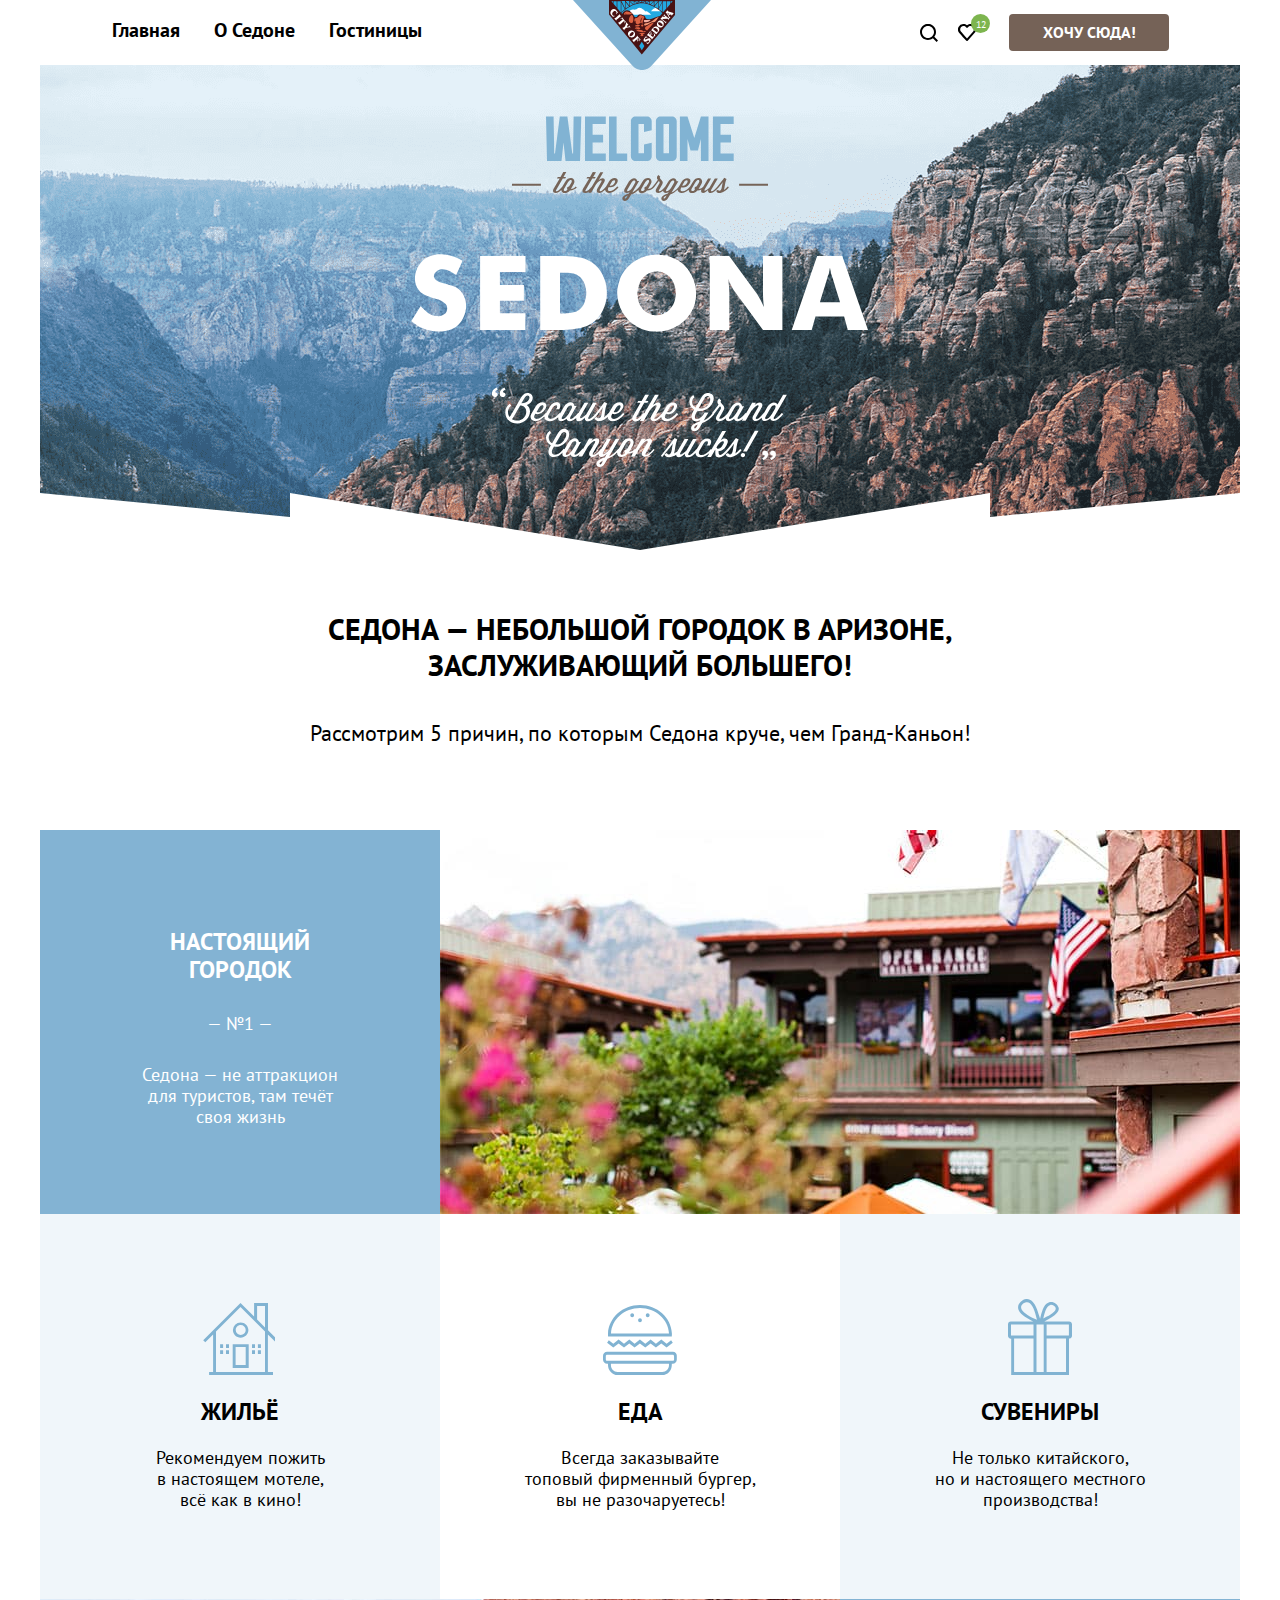
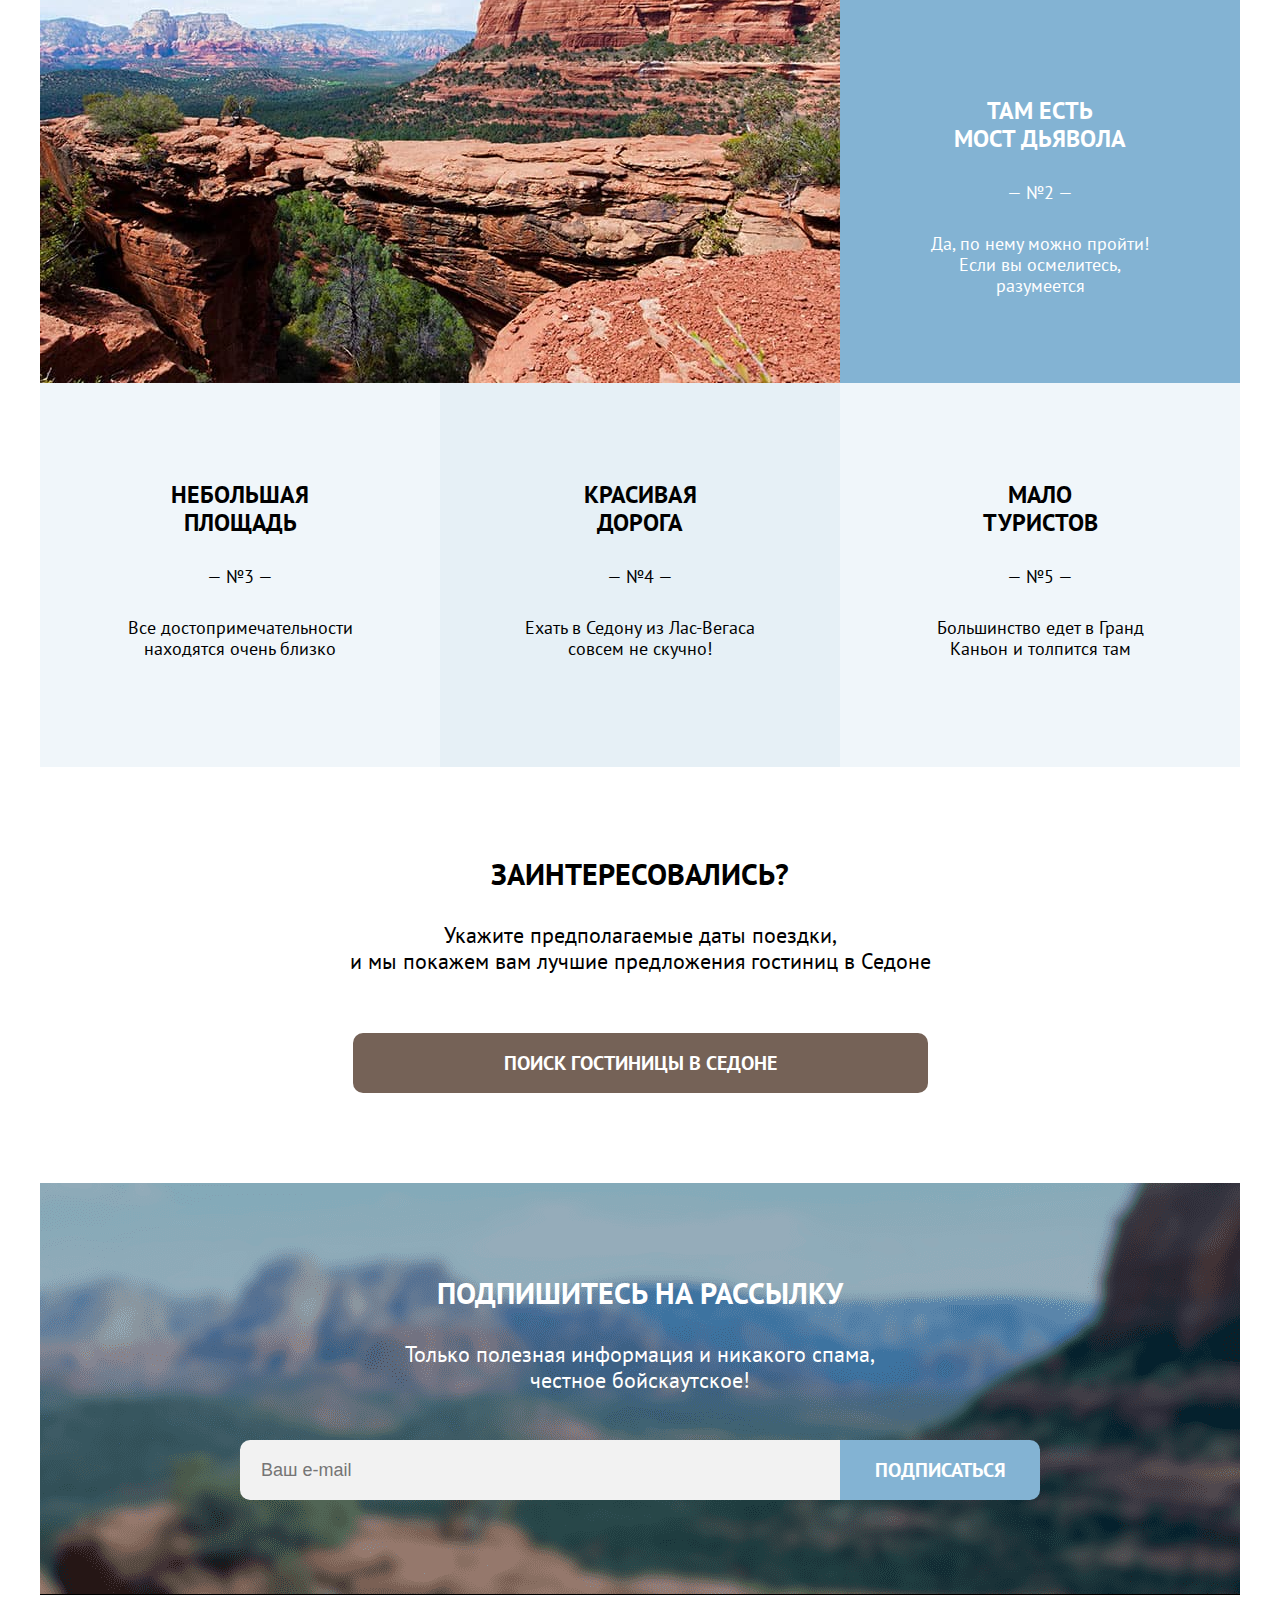
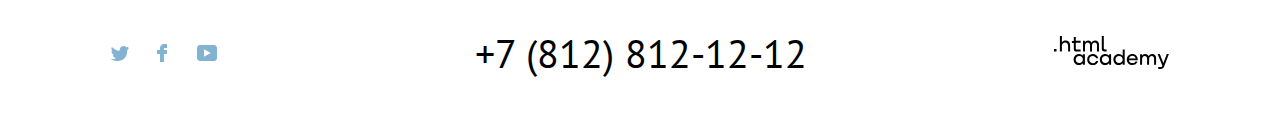
==== commit a6e761f7: "доделал" ====
--- a/index.html
+++ b/index.html
@@ -229,7 +229,7 @@
               <input class="field-input field" type="text" id="arrival-date" name="arrival-date" placeholder="27 апреля 2020">
               <a class="calendar" href=""></a>
             </p>
-            <p class="field-description">
+            <p class="field-description field-description-red">
               Мы не можем отправить вас в прошлое.
             </p>
             <p class="field-group field-group-form">
@@ -237,7 +237,9 @@
               <input class="field-input field" type="text" id="departure-date" name="departure-date" placeholder="1 сентября 2021">
               <a class="calendar" href=""></a>
             </p>
-            <p class="field-description">На эти даты есть свободные номера. Пока есть.</p>
+            <p class="field-description">
+              На эти даты есть свободные номера. Пока есть.
+            </p>
             <div class="field-group">
               <div class="field-group-adults">
                 <label class="field-adults" for="adults-number">Взрослые:</label>
--- a/styles/styles.css
+++ b/styles/styles.css
@@ -480,7 +480,7 @@
   text-transform: uppercase;
   font-weight: 700;  /*  Почему не работает? Потому что апперкейс есть? */
   padding: 3px 0;
-  margin-bottom: 33px;
+  margin-bottom: 29px;
 }
 
 .logo-description {
@@ -525,7 +525,7 @@
 .advantages-others-item {
   background-color: rgba(131, 179, 211, 0.12);
   color: #000000;
-  padding-bottom: 110px;
+  padding-bottom: 108px;
 }
 
 .advantages-title, .cities-title {
@@ -547,7 +547,7 @@
 }
 
 .advantages-number {
-  padding-bottom: 32px;
+  padding-bottom: 30px;
 }
 
 
@@ -572,8 +572,8 @@
   position: relative;
   width: 400px; /* Почему работает только с этим?*/
   margin: 0;
-  padding-top: 185px;
-  padding-bottom: 90px;
+  padding-top: 184px;
+  padding-bottom: 89px;
   background-color: rgba(131, 179, 211, 0.12);
   color: #000000;
 }
@@ -644,7 +644,7 @@
   background-color: #FFFFFF;
   text-align: center;
   margin-top: 89px;
-  margin-bottom: 93px;
+  margin-bottom: 90px;
 }
 
 .search-hotels-title {
@@ -811,7 +811,7 @@
 }
 
 .footer-contacts-catalog {
-  margin-top: 157px;
+  margin-top: 162px;
 }
 
 .social-list {
@@ -946,9 +946,10 @@
   box-sizing: border-box;
   width: 12px;
   height: 12px;
-  margin-left: 2px;
+  margin-top: -1px;
   margin-right: 15px;
   background-image: url("../img/home.svg");
+  background-position: center;
   background-repeat: no-repeat;
   padding: 6px 8px 9px 8px;
 
@@ -956,13 +957,13 @@
 
 .link-hotels {
   padding: 2px 8px;
+  cursor: pointer;
 }
 
 .link-index::after {
   content: "";
   position: absolute;
-  right: 0px;
-  bottom: 0px;
+  top: 4px;
   left: 23px;
   height: 8px;
   width: 5px;
@@ -974,6 +975,7 @@
 
 
 
+
 .breadcrumbs-link {
   font-size: 16px;
   line-height: 21px;
@@ -986,7 +988,7 @@
 
 .breadcrumbs-link:focus {   /*Не понятно!!!*/
   outline: 3px solid #83B3D3;
-  border-radius: 10px;
+  border-radius: 4px;
 }
 
 .breadcrumbs-link:active {
@@ -1038,7 +1040,8 @@
   font-size: 20px;
   line-height: 26px;
   font-weight: 700;
-  margin-bottom: 29px;
+  padding: 0;
+  margin-bottom: 30px;
 }
 
 
@@ -1056,7 +1059,7 @@
 }
 
 .catalog-filter-item:not(:last-child) {
-  margin-bottom: 13px;
+  margin-bottom: 12px;
 }
 
 .control-input {
@@ -1118,6 +1121,7 @@
   height: 20px;
   background-color: #FFFFFF;
   border-radius: 50%;
+  cursor: pointer;
 }
 
 .control-input[type="radio"]:checked + .control-circle::after {
@@ -1145,7 +1149,6 @@
  .catalog-filter-wrapper {
   display: flex;
   margin-top: 4px;
-  margin-left: 2px;
   border-radius: 4px;
 
 }
@@ -1155,6 +1158,7 @@
   box-sizing: border-box;
   width: 144px;
   border:2px solid #FFFFFF;
+  cursor: pointer;
 
 }
 
@@ -1175,6 +1179,7 @@
 
 .catalog-filter-label:focus {
   outline: 3px solid #83B3D3;
+  box-shadow: 0px 0px 0px 3px #81B3D2;
 }
 
 .catalog-filter-label:active {
@@ -1185,9 +1190,9 @@
   box-sizing: border-box;
   width: 112px;  /*почему без этого не работает?*/
   margin: 0;
-  padding: 12px 14px;
+  padding: 13px 14px;
   font-size: 18px;
-  line-height: 23px;
+  line-height: 20px;
   font-weight: 400;
   border: none;
   background-color: transparent;
@@ -1202,6 +1207,7 @@
 
  .catalog-filter-span {
   padding: 12px 0;
+  margin-left: -3px;
   color: rgba(255, 255, 255, 0.3);
  }
 
@@ -1290,7 +1296,7 @@
 
 .button-reset {
   background-color: transparent;
-  margin-top: 20px;
+  margin-top: 18px;
   margin-left: 3px;
   text-transform: none;
   font-size: 18px;
@@ -1300,6 +1306,18 @@
   color: #ffffff;
 }
 
+.button-reset:hover {
+  opacity: 0.6;
+}
+
+.button-reset:focus {
+  outline: 3px solid #83B3D3;
+}
+
+.button-reset:hover {
+  opacity: 0.3;
+}
+
 .sorting-wrap, .hotels-wrap {
   color: #000000;
   background-color: #FFFFFF;
@@ -1311,19 +1329,20 @@
   width: 1056px;
   margin: 0 auto;
   padding-top: 43px;
-  padding-bottom: 40px
+  padding-bottom: 41px
 
 }
 
 .sorting {
-  margin-right: 75px;
+  display: flex;
 }
 
 .sorting-result {
   font-size: 30px;
   line-height: 39px;
   font-weight: 700;
-  margin-right: 187px;
+  margin-right: 191px;
+  margin-top: 6px;
   text-transform: uppercase;
 
 }
@@ -1403,8 +1422,8 @@
 
 .hotel {
   display: flex;
-  padding-top: 28px;
-  padding-bottom: 30px;
+  padding-top: 17px;
+  padding-bottom: 28px;
   border-top: 1px solid #E6E6E6;
 }
 
@@ -1414,7 +1433,8 @@
 
 .hotel-img {
   width: 180px;
-  margin-right: 38px;
+  margin-right: 23px;
+  margin-top: 14px;
 }
 
 .hotel-img:hover {
@@ -1438,7 +1458,9 @@
   font-size: 24px;
   line-height: 31px;
   font-weight: 700;
-  margin: 0;
+  padding: 10px 15px;
+  margin: 0;
+  cursor: pointer;
 }
 
 .hotel-title:hover {
@@ -1460,7 +1482,9 @@
   display: flex;
   width: 235px;
   justify-content: space-between;
-  margin-bottom: 31px;
+  margin-top: -9px;
+  margin-bottom: 32px;
+  margin-left: 15px;
 }
 
 
@@ -1472,6 +1496,7 @@
 
 .button-detailed {
   display: inline-block;
+  margin-left: 15px;
   margin-right: 2px;
   padding: 8px 0;
   width: 151px;
@@ -1526,7 +1551,7 @@
   width: 91px;
   height: 17px;
   margin: 0 auto;
-  margin-top: 6px;
+  margin-top: 17px;
   background-repeat: space;
   background-color: #FFFFFF;
   background-image: url("../img/star.svg");
@@ -1671,7 +1696,7 @@
   font-size: 18px;
   line-height: 23px;
   font-weight: 400;
-  padding-left: 17px;
+  padding-left: 12px;
   border: 2px solid #E6E6E6;
   box-sizing: border-box;
   border-radius: 4px;
@@ -1719,8 +1744,8 @@
 .modal-close-button {
   position: absolute;
   padding: 0;
-  top: 54px;
-  right: 70px;
+  top: 55px;
+  right: 67px;
   width: 53px;
   height: 53px;
   background-color: #F2F2F2;
@@ -1818,7 +1843,7 @@
   line-height: 40px;
 }
 
-.field-description:first-of-type {  /*что-то не работает!!*/
+.field-description-red  {  /*что-то не работает!!*/
   color: #FF5757;
 }
 
@@ -1855,10 +1880,11 @@
 .field-children::after {
   content: '';
   display: block;
+  position: absolute;
   width: 25px;
   height: 25px;
-  margin-top: 13px;
-  margin-left: 10px;
+  top: 15px;
+  left: 55px;
   padding: 0;
   border: none;
   background-image: url("../img/info.svg");
@@ -1866,6 +1892,26 @@
   background-position: center;
 }
 
+.field-children:hover::after {
+  content: 'Укажите количество детей, которые будут с вами, возраст которых от 6 до 18 лет. Дети до 6 лет размещаются бесплатно.';
+  display: block;
+  position: absolute;
+  width: 216px;
+  height: 110px;
+  top: 13px;
+  left: 10px;
+  padding: 15px 18px 18px 22px;
+  border: none;
+  font-size: 16px;
+  line-height: 20px;
+  font-weight: 400;
+  font-family: "PT Sans", sans-serif;
+  color: #FFFFFF;
+  background-color: #333333;
+  border-radius: 10px;
+  background-repeat: no-repeat;
+  background-position: center;
+}
 
 .field-number {
   display: block;
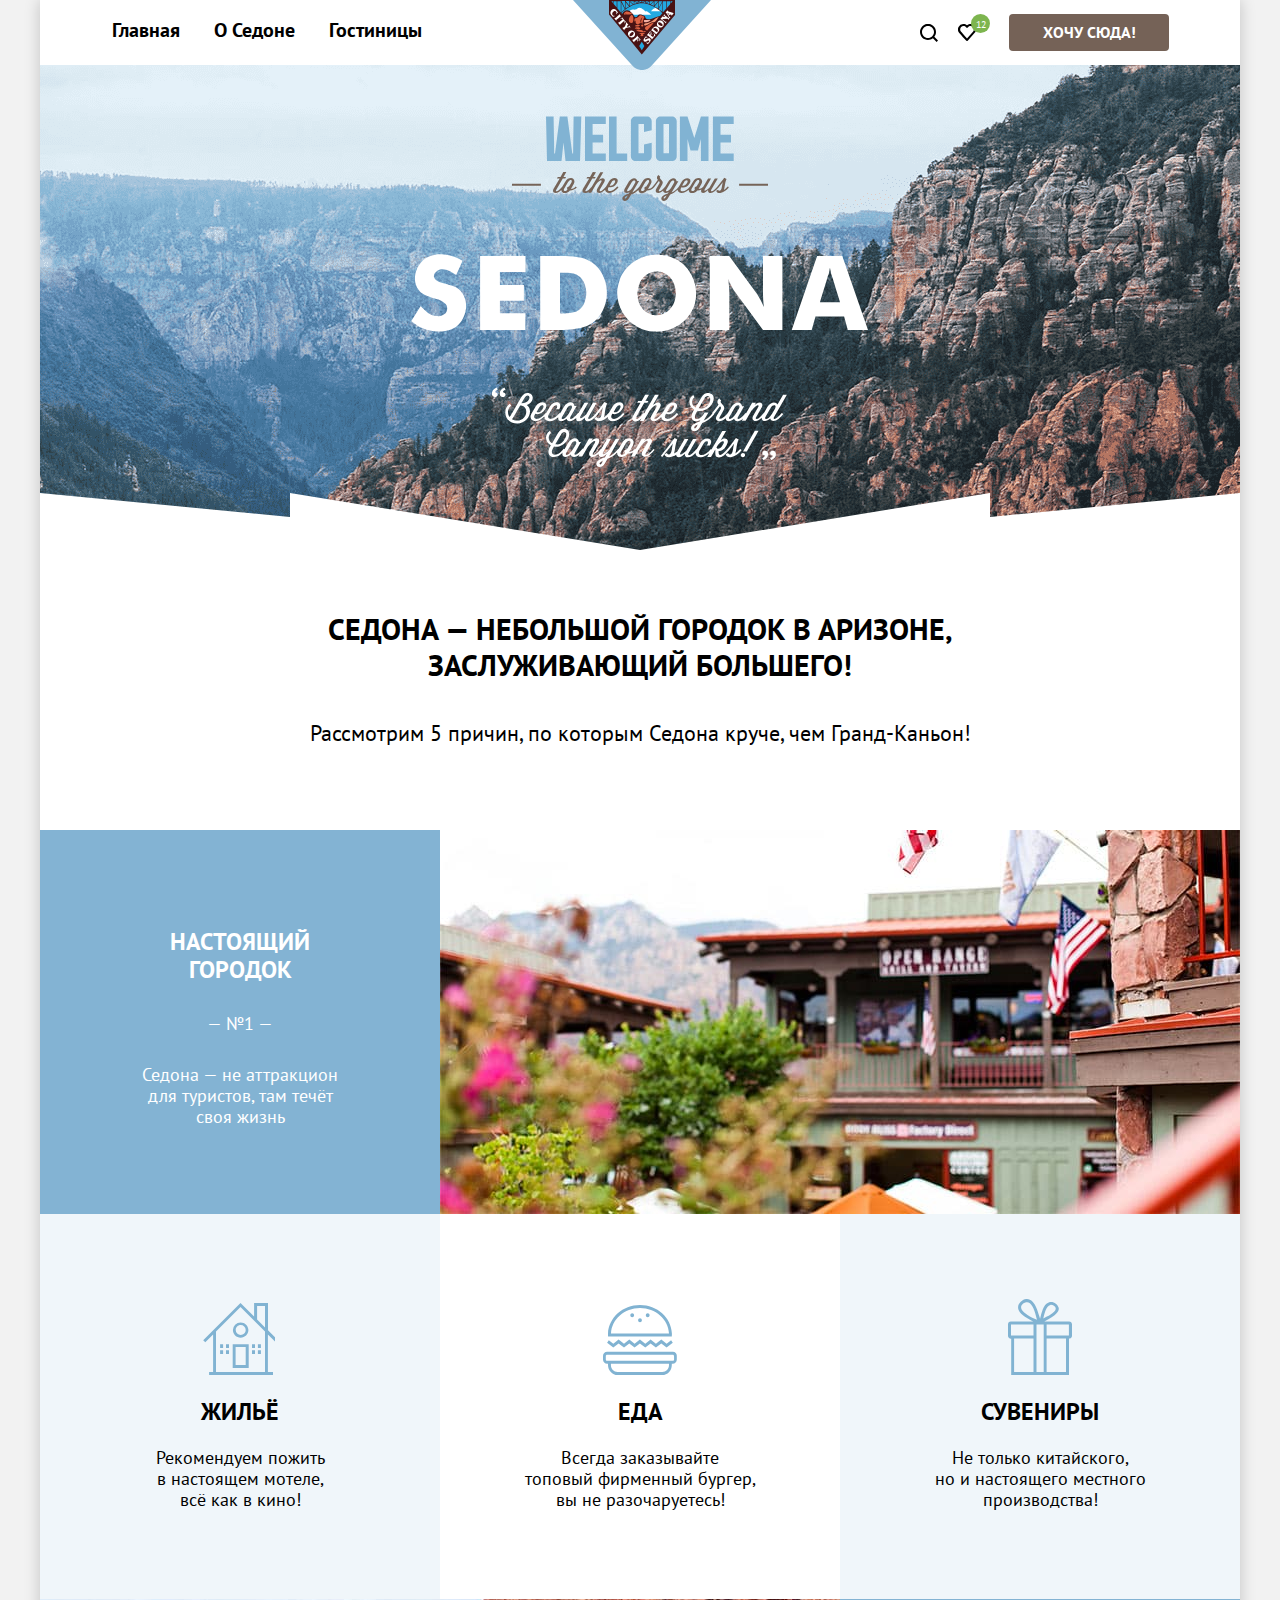
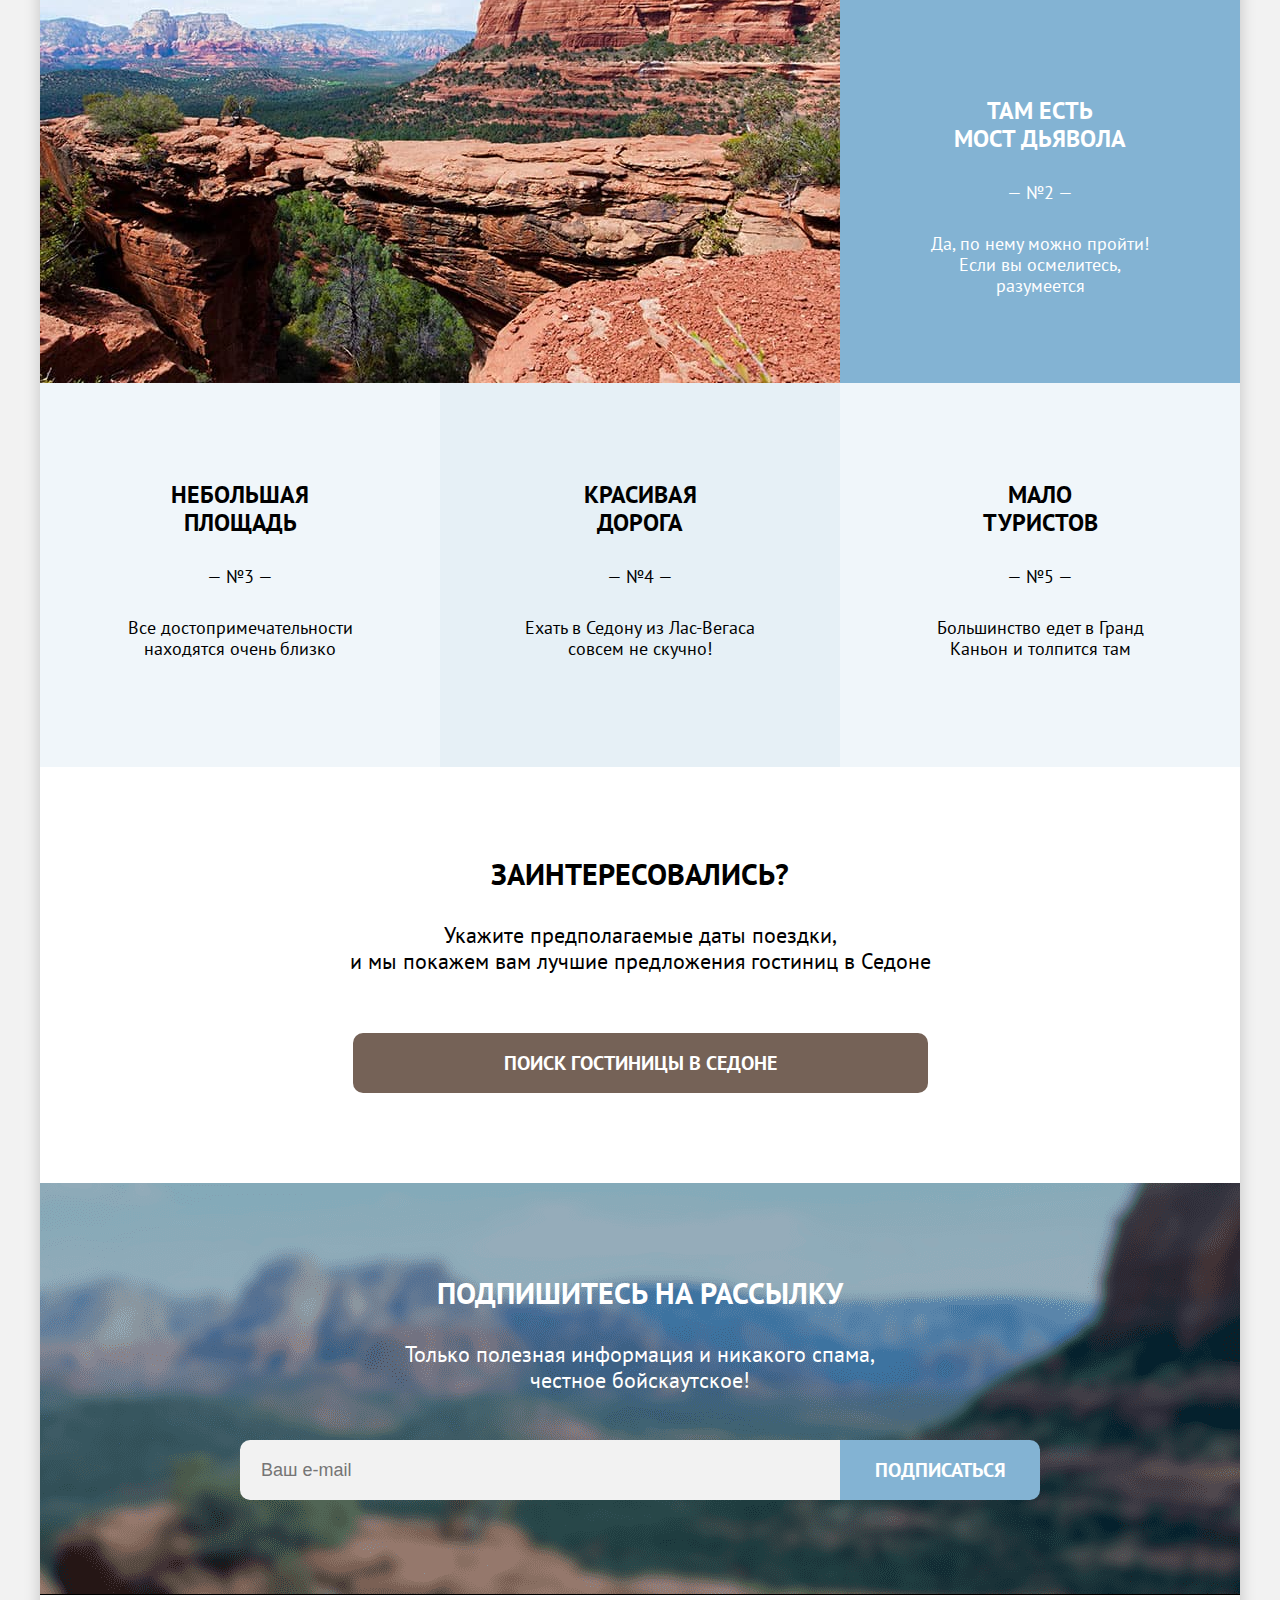
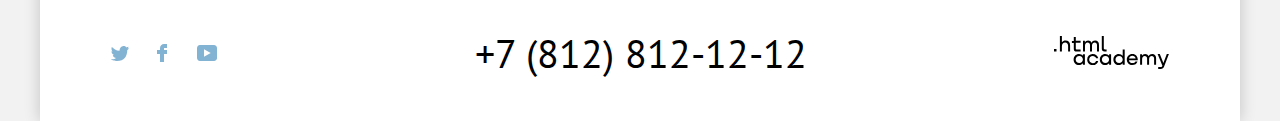
==== commit 40b23081: "Финал" ====
--- a/index.html
+++ b/index.html
@@ -6,216 +6,214 @@
     <link rel="stylesheet" href="styles/styles.css">
   </head>
   <body>
-    <header class="page-header">
-      <nav class="navigation">
-        <ul class="navigation-list">
-          <li class="navigation-item">
-            <a class="page page-main page-current" href="index.html">Главная</a>
-          </li>
-          <li class="navigation-item">
-            <a class="page page-about" href="about.html">О Седоне</a>
-          </li>
-          <li class="navigation-item">
-            <a class="page page-hotels" href="catalog.html">Гостиницы</a>
-          </li>
-        </ul>
-        <a class="navigation-logo" href="index.html">
-          <img class="page-navigation-logo" src="img/navigation-logo.svg" width="138" height="70" alt="Логотип «СЕДОНА»">
-        </a>
-        <ul class="navigation-user">
-          <li class="navigation-item">
-            <a class="navigation-link navigation-search" href="#">
-              <svg class="navigation-icon navigation-icon-search" aria-hidden="true" focusable="false" width="18" height="18" fill="none" xmlns="http://www.w3.org/2000/svg">
-                <path d="m18 16.5-3.7-3.7c1-1.3 1.7-3 1.7-4.9 0-4.4-3.6-8-8-8S0 3.6 0 8c0 4.4 3.6 8 8 8 1.8 0 3.5-.6 4.9-1.7l3.7 3.7 1.4-1.5ZM8 14c-3.3 0-6-2.7-6-6s2.7-6 6-6 6 2.7 6 6-2.7 6-6 6Z"/>
-              </svg>
-              <span class="visually-hidden">
-                Поиск
-              </span>
-            </a>
-          </li>
-          <li class="navigation-item ">
-            <a class="navigation-link navigation-favourites" href="#">
-              <svg class="navigation-icon navigation-icon-favourites" aria-hidden="true" focusable="false" width="18" height="17" fill="none" xmlns="http://www.w3.org/2000/svg">
-                <path d="M8.9 17a.9.9 0 0 1-.8-.4c-5.4-6.1-6.7-7.5-7-7.9A5.4 5.4 0 0 1 5.5 0C6.8 0 8 .5 9 1.3a5.46 5.46 0 0 1 9 4.1c0 1.3-.5 2.5-1.3 3.4l-7 7.9c-.2.2-.4.3-.8.3Zm-6-9.5c.3.4 3.5 4 6.1 6.9l6.2-7c.5-.5.7-1.2.7-2 0-1.8-1.5-3.3-3.3-3.3-1 0-2 .5-2.7 1.3-.3.3-.6.4-.9.4-.3 0-.6-.2-.8-.4-.7-.8-1.7-1.3-2.7-1.3-1.8 0-3.3 1.5-3.3 3.3-.1.9.3 1.6.7 2.1-.1 0-.1 0 0 0Z"/>
-              </svg>
-              <span class="visually-hidden">
-                Избранное
-              </span>
-            </a>
-            <div class="popover popover-close">
+    <div class="body-wrapper">
+      <header class="page-header">
+        <nav class="navigation">
+          <ul class="navigation-list">
+            <li class="navigation-item">
+              <a class="page page-main page-current" href="index.html">Главная</a>
+            </li>
+            <li class="navigation-item">
+              <a class="page page-about" href="about.html">О Седоне</a>
+            </li>
+            <li class="navigation-item">
+              <a class="page page-hotels" href="catalog.html">Гостиницы</a>
+            </li>
+          </ul>
+          <a class="navigation-logo" href="index.html">
+            <img class="page-navigation-logo" src="img/navigation-logo.svg" width="138" height="70" alt="Логотип «СЕДОНА»">
+          </a>
+          <ul class="navigation-user">
+            <li class="navigation-item">
+              <a class="navigation-link navigation-search" href="#">
+                <svg class="navigation-icon navigation-icon-search" aria-hidden="true" focusable="false" width="18" height="18" fill="none" xmlns="http://www.w3.org/2000/svg">
+                  <path d="m18 16.5-3.7-3.7c1-1.3 1.7-3 1.7-4.9 0-4.4-3.6-8-8-8S0 3.6 0 8c0 4.4 3.6 8 8 8 1.8 0 3.5-.6 4.9-1.7l3.7 3.7 1.4-1.5ZM8 14c-3.3 0-6-2.7-6-6s2.7-6 6-6 6 2.7 6 6-2.7 6-6 6Z"/>
+                </svg>
+                <span class="visually-hidden">
+                  Поиск
+                </span>
+              </a>
+            </li>
+            <li class="navigation-item ">
+              <a class="navigation-link navigation-favourites" href="#">
+                <svg class="navigation-icon navigation-icon-favourites" aria-hidden="true" focusable="false" width="18" height="17" fill="none" xmlns="http://www.w3.org/2000/svg">
+                  <path d="M8.9 17a.9.9 0 0 1-.8-.4c-5.4-6.1-6.7-7.5-7-7.9A5.4 5.4 0 0 1 5.5 0C6.8 0 8 .5 9 1.3a5.46 5.46 0 0 1 9 4.1c0 1.3-.5 2.5-1.3 3.4l-7 7.9c-.2.2-.4.3-.8.3Zm-6-9.5c.3.4 3.5 4 6.1 6.9l6.2-7c.5-.5.7-1.2.7-2 0-1.8-1.5-3.3-3.3-3.3-1 0-2 .5-2.7 1.3-.3.3-.6.4-.9.4-.3 0-.6-.2-.8-.4-.7-.8-1.7-1.3-2.7-1.3-1.8 0-3.3 1.5-3.3 3.3-.1.9.3 1.6.7 2.1-.1 0-.1 0 0 0Z"/>
+                </svg>
+                <span class="visually-hidden">
+                  Избранное
+                </span>
+              </a>
+              <div class="popover popover-close">
 
-              <div class="popover-content">
-                <h2 class="popover-title visually-hidden">Избранные отели</h2>
-                <ul class="cart-items-list">
-                  <li class="cart-item">
-                    <div class="cart-item-desert">
-                      <p class="cart-item-title">Desert Quail Inn</p>
-                      <p class="cart-item-type">Мотель</p>
-                    </div>
-                    <button type="button" class="cart-item-button button">
-                      <svg class="basket" aria-hidden="true" focusable="false" width="16" height="16" fill="none" xmlns="http://www.w3.org/2000/svg">
-                        <path d="M15.3 2.3H.6c-.3 0-.6.2-.6.5s.3.6.6.6h1.7v12c0 .3.3.6.6.6h10.2c.3 0 .6-.3.6-.6v-12h1.7c.3 0 .6-.3.6-.6s-.4-.5-.7-.5Zm-2.8 12.5H3.4V3.4h9.1v11.4ZM6.2 1.2h3.4c.3 0 .6-.3.6-.6S10 0 9.7 0H6.2c-.3 0-.5.3-.5.6s.2.6.5.6Z"/>
-                        <path d="M6.2 12c.3 0 .6-.3.6-.6V5.7c0-.3-.3-.6-.6-.6s-.6.3-.6.6v5.7c.1.3.3.6.6.6ZM9.7 12c.3 0 .6-.3.6-.6V5.7c0-.3-.3-.6-.6-.6s-.6.4-.6.6v5.7c0 .3.2.6.6.6Z"/>
-                      </svg>
-                      <span class="visually-hidden">Удалить из избранного</span>
-                    </button>
-                  </li>
-                  <li class="cart-item">
-                    <div class="cart-item-villas">
-                      <p class="cart-item-title">Villas at Poco Diablo</p>
-                      <p class="cart-item-type">Апартаменты</p>
-                    </div>
-                    <button type="button" class="cart-item-button button">
-                      <svg class="basket" aria-hidden="true" focusable="false" width="16" height="16" fill="none" xmlns="http://www.w3.org/2000/svg">
-                        <path d="M15.3 2.3H.6c-.3 0-.6.2-.6.5s.3.6.6.6h1.7v12c0 .3.3.6.6.6h10.2c.3 0 .6-.3.6-.6v-12h1.7c.3 0 .6-.3.6-.6s-.4-.5-.7-.5Zm-2.8 12.5H3.4V3.4h9.1v11.4ZM6.2 1.2h3.4c.3 0 .6-.3.6-.6S10 0 9.7 0H6.2c-.3 0-.5.3-.5.6s.2.6.5.6Z"/>
-                        <path d="M6.2 12c.3 0 .6-.3.6-.6V5.7c0-.3-.3-.6-.6-.6s-.6.3-.6.6v5.7c.1.3.3.6.6.6ZM9.7 12c.3 0 .6-.3.6-.6V5.7c0-.3-.3-.6-.6-.6s-.6.4-.6.6v5.7c0 .3.2.6.6.6Z"/>
-                      </svg>
-                      <span class="visually-hidden">Удалить из избранного</span>
-                    </button>
-                  </li>
-                </ul>
-                <a class="button cart-button-all" href="">
-                  Все избранные
-                </a>
-              </div>
+                <div class="popover-content">
+                  <h2 class="popover-title visually-hidden">Избранные отели</h2>
+                  <ul class="cart-items-list">
+                    <li class="cart-item">
+                      <div class="cart-item-desert">
+                        <p class="cart-item-title">Desert Quail Inn</p>
+                        <p class="cart-item-type">Мотель</p>
+                      </div>
+                      <button type="button" class="cart-item-button button">
+                        <svg class="basket" aria-hidden="true" focusable="false" width="16" height="16" fill="none" xmlns="http://www.w3.org/2000/svg">
+                          <path d="M15.3 2.3H.6c-.3 0-.6.2-.6.5s.3.6.6.6h1.7v12c0 .3.3.6.6.6h10.2c.3 0 .6-.3.6-.6v-12h1.7c.3 0 .6-.3.6-.6s-.4-.5-.7-.5Zm-2.8 12.5H3.4V3.4h9.1v11.4ZM6.2 1.2h3.4c.3 0 .6-.3.6-.6S10 0 9.7 0H6.2c-.3 0-.5.3-.5.6s.2.6.5.6Z"/>
+                          <path d="M6.2 12c.3 0 .6-.3.6-.6V5.7c0-.3-.3-.6-.6-.6s-.6.3-.6.6v5.7c.1.3.3.6.6.6ZM9.7 12c.3 0 .6-.3.6-.6V5.7c0-.3-.3-.6-.6-.6s-.6.4-.6.6v5.7c0 .3.2.6.6.6Z"/>
+                        </svg>
+                        <span class="visually-hidden">Удалить из избранного</span>
+                      </button>
+                    </li>
+                    <li class="cart-item">
+                      <div class="cart-item-villas">
+                        <p class="cart-item-title">Villas at Poco Diablo</p>
+                        <p class="cart-item-type">Апартаменты</p>
+                      </div>
+                      <button type="button" class="cart-item-button button">
+                        <svg class="basket" aria-hidden="true" focusable="false" width="16" height="16" fill="none" xmlns="http://www.w3.org/2000/svg">
+                          <path d="M15.3 2.3H.6c-.3 0-.6.2-.6.5s.3.6.6.6h1.7v12c0 .3.3.6.6.6h10.2c.3 0 .6-.3.6-.6v-12h1.7c.3 0 .6-.3.6-.6s-.4-.5-.7-.5Zm-2.8 12.5H3.4V3.4h9.1v11.4ZM6.2 1.2h3.4c.3 0 .6-.3.6-.6S10 0 9.7 0H6.2c-.3 0-.5.3-.5.6s.2.6.5.6Z"/>
+                          <path d="M6.2 12c.3 0 .6-.3.6-.6V5.7c0-.3-.3-.6-.6-.6s-.6.3-.6.6v5.7c.1.3.3.6.6.6ZM9.7 12c.3 0 .6-.3.6-.6V5.7c0-.3-.3-.6-.6-.6s-.6.4-.6.6v5.7c0 .3.2.6.6.6Z"/>
+                        </svg>
+                        <span class="visually-hidden">Удалить из избранного</span>
+                      </button>
+                    </li>
+                  </ul>
+                  <a class="button cart-button-all" href="">
+                    Все избранные
+                  </a>
+                </div>
+              </div>
+            </li>
+            <li class="navigation-item">
+              <button class="button navigation-button" type="button">Хочу сюда!</button>
+            </li>
+          </ul>
+        </nav>
+      </header>
+      <main class="main-container main-index">
+        <div class="page-container">
+          <div class="index-logo" >
+            <img class="index-img" src="img/index-logo.png" width="1200" height="485" alt="Картинка «Город Седона»">
+            <h1 class="logo-title">Седона — небольшой городок в Аризоне, <br>
+              заслуживающий большего!</h1>
+            <h2 class="logo-description">Рассмотрим 5 причин, по которым Седона круче, чем Гранд-Каньон!</h2>
+          </div>
+          <ul class="advantages ">
+            <li class="advantages-item">
+              <div class="advantages-one">
+                <h3 class="advantages-title">Настоящий <br> городок</h3>
+                <b class="advantages-number">— №1 —</b>
+                <p class="advantages-description">Седона — не аттракцион <br> для туристов, там течёт <br>
+                  своя жизнь</p>
+              </div>
+              <img class="advantages-img img-cities" src="img/cities-img.jpg" width="800" height="384" alt="Картинка «Город Седона»">
+            </li>
+            <li class="advantages-item">
+              <ul class="cities-list">
+                <li class="cities-item cities-item-housing">
+                  <h4 class="cities-title">Жильё</h4>
+                  <p class="cities-description">Рекомендуем пожить <br> в настоящем мотеле, <br>
+                    всё как в кино!</p>
+                </li>
+                <li class="cities-item cities-item-food">
+                  <h4 class="cities-title">Еда</h4>
+                  <p class="cities-description">Всегда заказывайте <br>
+                    топовый фирменный бургер, <br> вы не разочаруетесь!</p>
+                </li>
+                <li class="cities-item cities-item-souvenirs">
+                  <h4 class="cities-title">Сувениры</h4>
+                  <p class="cities-description">Не только китайского, <br>
+                    но и настоящего местного <br> производства!</p>
+                </li>
+              </ul>
+            </li>
+            <li class="advantages-item">
+              <img class="advantages-img img-bridges" src="img/bridge.jpg" width="800" height="384" alt="Картинка «Мост Дьявола»">
+              <div class="advantages-one">
+                <h3 class="advantages-title">Там есть <br> мост дьявола</h3>
+                <b class="advantages-number">— №2 —</b>
+                <p class="advantages-description">Да, по нему можно пройти! <br> Если вы осмелитесь, <br> разумеется</p>
+              </div>
+            </li>
+            <li class="advantages-item">
+              <ul class="advantages-others">
+                <li class="advantages-others-item">
+                  <h3 class="advantages-title">Небольшая <br> площадь</h3>
+                  <b class="advantages-number">— №3 —</b>
+                  <p class="advantages-description">Все достопримечательности <br> находятся очень близко</p>
+                </li>
+                <li class="advantages-others-item">
+                  <h3 class="advantages-title">Красивая <br> дорога</h3>
+                  <b class="advantages-number">— №4 —</b>
+                  <p class="advantages-description">Ехать в Седону из Лас-Вегаса <br> совсем не скучно!</p>
+                </li>
+                <li class="advantages-others-item">
+                  <h3 class="advantages-title">Мало <br> туристов</h3>
+                  <b class="advantages-number">— №5 —</b>
+                  <p class="advantages-description">Большинство едет в Гранд <br> Каньон и толпится там</p>
+                </li>
+              </ul>
+            </li>
+          </ul>
+          <section class="search-hotels">
+            <h2 class="visually-hidden"> Поиск гостиницы в городе Седона</h2>
+            <b class="search-hotels-title">Заинтересовались?</b>
+            <p class="search-hotels-description">Укажите предполагаемые даты поездки,<br>
+              и мы покажем вам лучшие предложения гостиниц в Седоне </p>
+            <button class="button button-hotels" type="button">Поиск гостиницы в Седоне</button>
+          </section>
+        </div>
+      </main>
+      <footer class="index-footer">
+        <div class="index-footer-container">
+          <section class="subscribe-index">
+            <h2 class="subscribe-title">Подпишитесь на рассылку</h2>
+            <p class="subscribe-description">Только полезная информация и никакого спама, <br> честное бойскаутское!</p>
+            <form class="subscribe-form" action="https://echo.htmlacademy.ru/" method="post">
+                <input class="subscribe-field" type="text" id="subscribe-mail" name="subscribe-mail" placeholder="Ваш e-mail">
+                <button class="button button-subscribe" type="submit">Подписаться</button>
+            </form>
+          </section>
+          <section class="footer-contacts">
+            <h2 class="visually-hidden">Давайте дружить</h2>
+            <div class="footer-contacts-container">
+              <ul class="social-list">
+                <li class="social-item">
+                  <a class="button-social button-tw" href="https://twitter.com/htmlacademy_ru">
+                    <svg class="social-img" aria-hidden="true" focusable="false" width="18" height="15" fill="none" xmlns="http://www.w3.org/2000/svg">
+                      <path d="M11.6.2c1.8-.5 3.2.3 3.8 1.2.7-.2 1.4-.5 2.1-.7 0 .9-.6 1.5-.9 1.8.7.1 1.4-.6 1.4-.6-.2 1-1.1 1.8-1.7 2C16.1 10.7 13 15.1 5.7 15h-.5c-.4 0-4.4-.5-5.2-1.9 2.4.2 4.1-.4 5-1.2-1-.3-2.9-.4-3.2-2.9.4.1.6.2 1.3.1C1.8 8.3.4 7.5.5 5.3c.3.3 1.1.5 1.4.5C1.1 5.6-.2 2.5.9.9c1.9 1.9 4 3.6 7.6 3.8C8.7 2.3 9.7.8 11.6.2Z" />
+                    </svg>
+                    <span class="visually-hidden">Твиттер</span>
+                  </a>
+                </li>
+                <li class="social-item">
+                  <a class="button-social button-fb" href="https://www.facebook.com/htmlacademy">
+                    <svg class="social-img" aria-hidden="true" focusable="false" width="10" height="18" fill="none" xmlns="http://www.w3.org/2000/svg">
+                      <path d="M7 0C4.8 0 3 1.8 3 4v2H0v4h3v8h4v-8h3V6H7V4h3V0H7Z"/>
+                    </svg>
+                    <span class="visually-hidden">Фэйсбук</span>
+                  </a>
+                </li>
+                <li class="social-item">
+                  <a class="button-social button-yt" href="https://www.youtube.com/c/HTMLAcademyRUS">
+                    <svg class="social-img" aria-hidden="true" focusable="false" width="20" height="16" fill="none" xmlns="http://www.w3.org/2000/svg">
+                      <path d="M17 0H2.9C1.2 0 0 1.5 0 3.2v9.5C0 14.5 1.2 16 2.9 16h14.3c1.5 0 2.9-1.5 2.9-3.2V3.2C19.9 1.5 18.7 0 17 0ZM7 11.8V4.2L13.7 8 7 11.8Z"/>
+                    </svg>
+                    <span class="visually-hidden">Ютуб</span>
+                  </a>
+                </li>
+              </ul>
+              <a class="contacts-phone" href="tel:+781258121212">+7 (812) 812-12-12</a>
+              <a class="htmlacademy-link" href="https://htmlacademy.ru/">
+                <svg class="htmlacademy-link-icon" aria-hidden="true" focusable="false" width="115" height="33" fill="none" xmlns="http://www.w3.org/2000/svg">
+                  <path d="M0 12.9v2.6h2.5v-2.6H0ZM11.6 4.5c-1.6 0-2.8.7-3.6 1.7h-.1V0h-2v15.5h2v-5.3c0-2.1 1.3-3.6 3.3-3.6 1.8 0 2.9 1.4 2.9 3.2v5.7h2V9.4c.1-3-1.8-4.9-4.5-4.9ZM26.6 4.8h-4.8V1.1h-2v3.8h-1.9v2h1.9v6c0 1.7 1 2.7 2.7 2.7h4.1v-2h-3.7c-.7 0-1.1-.4-1.1-1.1V6.8h4.8v-2ZM41.1 4.6c-1.6 0-2.9.8-3.5 2.1h-.1c-.6-1.2-1.8-2.1-3.4-2.1-1.4 0-2.5.8-3.1 1.8h-.1V4.8H29v10.6h2V10c0-2 1-3.5 2.6-3.5 1.5 0 2.4 1 2.4 2.6v6.3h2V9.8c0-2.4 1.4-3.3 2.6-3.3 1.5 0 2.4 1 2.4 2.6v6.3h2V8.9c.1-2.5-1.4-4.3-3.9-4.3ZM47.8 12.7c0 1.7 1 2.7 2.8 2.7h2v-2h-1.7c-.7 0-1.1-.4-1.1-1.1V0h-2v12.7ZM28.9 19.7c-.9-1.1-2.2-1.8-3.9-1.8-3.1 0-5.4 2.3-5.4 5.6s2.3 5.6 5.4 5.6c1.8 0 3-.8 3.8-1.9h.1v1.6h2V18.2h-2v1.5Zm-3.6 7.4c-2.2 0-3.6-1.6-3.6-3.6s1.4-3.6 3.6-3.6 3.6 1.6 3.6 3.6c0 1.9-1.4 3.6-3.6 3.6ZM44.2 22c-.5-2.4-2.6-4.1-5.4-4.1a5.4 5.4 0 0 0-5.6 5.6c0 3.1 2.2 5.6 5.6 5.6 2.8 0 4.9-1.8 5.4-4.2h-2.1a3.4 3.4 0 0 1-3.3 2.3c-2.2 0-3.6-1.6-3.6-3.6s1.4-3.6 3.6-3.6c1.6 0 2.8 1 3.3 2.2h2.1V22ZM55.1 19.7c-.9-1.1-2.2-1.8-3.9-1.8-3.1 0-5.4 2.3-5.4 5.6s2.3 5.6 5.4 5.6c1.8 0 3-.8 3.8-1.9h.1v1.6h2V18.2h-2v1.5Zm-3.6 7.4c-2.2 0-3.6-1.6-3.6-3.6s1.4-3.6 3.6-3.6 3.6 1.6 3.6 3.6c0 1.9-1.5 3.6-3.6 3.6ZM68.7 19.8c-.9-1.1-2.2-1.9-3.9-1.9-3.1 0-5.4 2.3-5.4 5.6s2.2 5.6 5.4 5.6c1.7 0 3-.8 3.8-1.8h.1v1.5h2V13.4h-2v6.4Zm-3.6 7.3c-2.2 0-3.6-1.6-3.6-3.6s1.4-3.6 3.6-3.6 3.6 1.6 3.6 3.6c-.1 2-1.5 3.6-3.6 3.6ZM78.3 17.9c-3.3 0-5.5 2.5-5.5 5.6 0 3 2.1 5.6 5.5 5.6 2.5 0 4.5-1.3 5.2-3.6h-2.1c-.5 1-1.6 1.6-3 1.6-1.9 0-3.3-1.3-3.4-2.9h8.8c.2-3.6-2-6.3-5.5-6.3Zm0 1.9c1.7 0 3 1 3.3 2.6h-6.5c.3-1.5 1.5-2.6 3.2-2.6ZM98.2 17.9c-1.6 0-2.9.8-3.6 2h-.1c-.6-1.2-1.8-2-3.4-2-1.4 0-2.5.7-3.1 1.8v-1.5h-1.9v10.6h2v-5.4c0-2 1-3.4 2.6-3.5 1.5 0 2.4 1 2.4 2.6v6.3h2v-5.6c0-2.4 1.4-3.3 2.6-3.3 1.5 0 2.4 1 2.4 2.6v6.3h2v-6.5c.1-2.6-1.4-4.4-3.9-4.4ZM109.4 27l-3.6-8.9h-2.2l4.8 11.6c-.3.9-.7 1.2-1.7 1.2h-2.5v2h2.5c1.8 0 2.8-.8 3.5-2.6l4.7-12.2h-2.1l-3.4 8.9Z"/>
+                </svg>
+                <span class="visually-hidden">
+                  .html academy
+                </span>
+              </a>
             </div>
-          </li>
-          <li class="navigation-item">
-            <button class="button navigation-button" type="button">Хочу сюда!</button>
-          </li>
-        </ul>
-      </nav>
-    </header>
-    <main class="main-container main-index">
-      <div class="page-container">
-        <div class="index-logo" >
-          <img class="index-img" src="img/index-logo.png" width="1200" height="485" alt="Картинка «Город Седона»"> <!-- логотипную картинку не знаю как отдельную картинку сделать или как бэеграунд?-->
-          <h1 class="logo-title">Седона — небольшой городок в Аризоне, <br>
-            заслуживающий большего!</h1>  <!--нужен ли класс?-->
-          <h2 class="logo-description">Рассмотрим 5 причин, по которым Седона круче, чем Гранд-Каньон!</h2> <!--нужен ли класс?-->
+          </section>
         </div>
-        <ul class="advantages ">
-          <li class="advantages-item">
-            <div class="advantages-one">
-              <h3 class="advantages-title">Настоящий <br> городок</h3>
-              <b class="advantages-number">— №1 —</b>
-              <p class="advantages-description">Седона — не аттракцион <br> для туристов, там течёт <br>
-                своя жизнь</p>
-            </div>
-            <img class="advantages-img img-cities" src="img/cities-img.jpg" width="800" height="384" alt="Картинка «Город Седона»">
-          </li>
-          <li class="advantages-item">
-            <ul class="cities-list">
-              <li class="cities-item cities-item-housing">
-                <!--<img class="cities-img" src="img/housing.svg" width="75" height="72" alt="Жильё">-->
-                <h4 class="cities-title">Жильё</h4>
-                <p class="cities-description">Рекомендуем пожить <br> в настоящем мотеле, <br>
-                  всё как в кино!</p>
-              </li>
-              <li class="cities-item cities-item-food">
-                <!--<img class="cities-img" src="img/food.svg" width="74" height="70" alt="Еда">-->
-                <h4 class="cities-title">Еда</h4>
-                <p class="cities-description">Всегда заказывайте <br>
-                  топовый фирменный бургер, <br> вы не разочаруетесь!</p>
-              </li>
-              <li class="cities-item cities-item-souvenirs">
-                <!--<img class="cities-img" src="img/souvenirs.svg" width="64" height="76" alt="Сувениры">-->
-                <h4 class="cities-title">Сувениры</h4>
-                <p class="cities-description">Не только китайского, <br>
-                  но и настоящего местного <br> производства!</p>
-              </li>
-            </ul>
-          </li>
-          <li class="advantages-item">
-            <img class="advantages-img img-bridges" src="img/bridge.jpg" width="800" height="384" alt="Картинка «Мост Дьявола»">
-            <div class="advantages-one">
-              <h3 class="advantages-title">Там есть <br> мост дьявола</h3>
-              <b class="advantages-number">— №2 —</b>
-              <p class="advantages-description">Да, по нему можно пройти! <br> Если вы осмелитесь, <br> разумеется</p>
-            </div>
-          </li>
-          <li class="advantages-item">
-            <ul class="advantages-others">
-              <li class="advantages-others-item">
-                <h3 class="advantages-title">Небольшая <br> площадь</h3>
-                <b class="advantages-number">— №3 —</b>
-                <p class="advantages-description">Все достопримечательности <br> находятся очень близко</p>
-              </li>
-              <li class="advantages-others-item">
-                <h3 class="advantages-title">Красивая <br> дорога</h3>
-                <b class="advantages-number">— №4 —</b>
-                <p class="advantages-description">Ехать в Седону из Лас-Вегаса <br> совсем не скучно!</p>
-              </li>
-              <li class="advantages-others-item">
-                <h3 class="advantages-title">Мало <br> туристов</h3>
-                <b class="advantages-number">— №5 —</b>
-                <p class="advantages-description">Большинство едет в Гранд <br> Каньон и толпится там</p>
-              </li>
-            </ul>
-          </li>
-        </ul>
-        <section class="search-hotels">
-          <h2 class="visually-hidden"> Поиск гостиницы в городе Седона</h2>
-          <b class="search-hotels-title">Заинтересовались?</b>
-          <p class="search-hotels-description">Укажите предполагаемые даты поездки,<br>
-            и мы покажем вам лучшие предложения гостиниц в Седоне </p>
-          <button class="button button-hotels" type="button">Поиск гостиницы в Седоне</button>
-        </section>
-      </div>
-    </main>
-    <footer class="index-footer">
-      <div class="index-footer-container">
-        <section class="subscribe-index">
-          <!--<img class="subscribe-img img-footer" src="img/footer-background.png" width="1200" height="400" alt="Бэкграунд футер">-->
-          <h2 class="subscribe-title">Подпишитесь на рассылку</h2>
-          <p class="subscribe-description">Только полезная информация и никакого спама, <br> честное бойскаутское!</p>
-          <form class="subscribe-form" action="https://echo.htmlacademy.ru/" method="post">
-              <input class="subscribe-field" type="text" id="subscribe-mail" name="subscribe-mail" placeholder="Ваш e-mail">
-              <button class="button button-subscribe" type="submit">Подписаться</button>
-          </form>
-        </section>
-        <section class="footer-contacts">
-          <h2 class="visually-hidden">Давайте дружить</h2>
-          <div class="footer-contacts-container">
-            <ul class="social-list">
-              <li class="social-item">
-                <a class="button-social button-tw" href="https://twitter.com/htmlacademy_ru">
-                  <svg class="social-img" aria-hidden="true" focusable="false" width="18" height="15" fill="none" xmlns="http://www.w3.org/2000/svg">
-                    <path d="M11.6.2c1.8-.5 3.2.3 3.8 1.2.7-.2 1.4-.5 2.1-.7 0 .9-.6 1.5-.9 1.8.7.1 1.4-.6 1.4-.6-.2 1-1.1 1.8-1.7 2C16.1 10.7 13 15.1 5.7 15h-.5c-.4 0-4.4-.5-5.2-1.9 2.4.2 4.1-.4 5-1.2-1-.3-2.9-.4-3.2-2.9.4.1.6.2 1.3.1C1.8 8.3.4 7.5.5 5.3c.3.3 1.1.5 1.4.5C1.1 5.6-.2 2.5.9.9c1.9 1.9 4 3.6 7.6 3.8C8.7 2.3 9.7.8 11.6.2Z" />
-                  </svg>
-                  <span class="visually-hidden">Твиттер</span>
-                </a>
-              </li>
-              <li class="social-item">
-                <a class="button-social button-fb" href="https://www.facebook.com/htmlacademy">
-                  <svg class="social-img" aria-hidden="true" focusable="false" width="10" height="18" fill="none" xmlns="http://www.w3.org/2000/svg">
-                    <path d="M7 0C4.8 0 3 1.8 3 4v2H0v4h3v8h4v-8h3V6H7V4h3V0H7Z"/>
-                  </svg>
-                  <span class="visually-hidden">Фэйсбук</span>
-                </a>
-              </li>
-              <li class="social-item">
-                <a class="button-social button-yt" href="https://www.youtube.com/c/HTMLAcademyRUS">
-                  <svg class="social-img" aria-hidden="true" focusable="false" width="20" height="16" fill="none" xmlns="http://www.w3.org/2000/svg">
-                    <path d="M17 0H2.9C1.2 0 0 1.5 0 3.2v9.5C0 14.5 1.2 16 2.9 16h14.3c1.5 0 2.9-1.5 2.9-3.2V3.2C19.9 1.5 18.7 0 17 0ZM7 11.8V4.2L13.7 8 7 11.8Z"/>
-                  </svg>
-                  <span class="visually-hidden">Ютуб</span>
-                </a>
-              </li>
-            </ul>
-            <a class="contacts-phone" href="tel:+781258121212">+7 (812) 812-12-12</a>
-            <a class="htmlacademy-link" href="https://htmlacademy.ru/">
-              <svg class="htmlacademy-link-icon" aria-hidden="true" focusable="false" width="115" height="33" fill="none" xmlns="http://www.w3.org/2000/svg">
-                <path d="M0 12.9v2.6h2.5v-2.6H0ZM11.6 4.5c-1.6 0-2.8.7-3.6 1.7h-.1V0h-2v15.5h2v-5.3c0-2.1 1.3-3.6 3.3-3.6 1.8 0 2.9 1.4 2.9 3.2v5.7h2V9.4c.1-3-1.8-4.9-4.5-4.9ZM26.6 4.8h-4.8V1.1h-2v3.8h-1.9v2h1.9v6c0 1.7 1 2.7 2.7 2.7h4.1v-2h-3.7c-.7 0-1.1-.4-1.1-1.1V6.8h4.8v-2ZM41.1 4.6c-1.6 0-2.9.8-3.5 2.1h-.1c-.6-1.2-1.8-2.1-3.4-2.1-1.4 0-2.5.8-3.1 1.8h-.1V4.8H29v10.6h2V10c0-2 1-3.5 2.6-3.5 1.5 0 2.4 1 2.4 2.6v6.3h2V9.8c0-2.4 1.4-3.3 2.6-3.3 1.5 0 2.4 1 2.4 2.6v6.3h2V8.9c.1-2.5-1.4-4.3-3.9-4.3ZM47.8 12.7c0 1.7 1 2.7 2.8 2.7h2v-2h-1.7c-.7 0-1.1-.4-1.1-1.1V0h-2v12.7ZM28.9 19.7c-.9-1.1-2.2-1.8-3.9-1.8-3.1 0-5.4 2.3-5.4 5.6s2.3 5.6 5.4 5.6c1.8 0 3-.8 3.8-1.9h.1v1.6h2V18.2h-2v1.5Zm-3.6 7.4c-2.2 0-3.6-1.6-3.6-3.6s1.4-3.6 3.6-3.6 3.6 1.6 3.6 3.6c0 1.9-1.4 3.6-3.6 3.6ZM44.2 22c-.5-2.4-2.6-4.1-5.4-4.1a5.4 5.4 0 0 0-5.6 5.6c0 3.1 2.2 5.6 5.6 5.6 2.8 0 4.9-1.8 5.4-4.2h-2.1a3.4 3.4 0 0 1-3.3 2.3c-2.2 0-3.6-1.6-3.6-3.6s1.4-3.6 3.6-3.6c1.6 0 2.8 1 3.3 2.2h2.1V22ZM55.1 19.7c-.9-1.1-2.2-1.8-3.9-1.8-3.1 0-5.4 2.3-5.4 5.6s2.3 5.6 5.4 5.6c1.8 0 3-.8 3.8-1.9h.1v1.6h2V18.2h-2v1.5Zm-3.6 7.4c-2.2 0-3.6-1.6-3.6-3.6s1.4-3.6 3.6-3.6 3.6 1.6 3.6 3.6c0 1.9-1.5 3.6-3.6 3.6ZM68.7 19.8c-.9-1.1-2.2-1.9-3.9-1.9-3.1 0-5.4 2.3-5.4 5.6s2.2 5.6 5.4 5.6c1.7 0 3-.8 3.8-1.8h.1v1.5h2V13.4h-2v6.4Zm-3.6 7.3c-2.2 0-3.6-1.6-3.6-3.6s1.4-3.6 3.6-3.6 3.6 1.6 3.6 3.6c-.1 2-1.5 3.6-3.6 3.6ZM78.3 17.9c-3.3 0-5.5 2.5-5.5 5.6 0 3 2.1 5.6 5.5 5.6 2.5 0 4.5-1.3 5.2-3.6h-2.1c-.5 1-1.6 1.6-3 1.6-1.9 0-3.3-1.3-3.4-2.9h8.8c.2-3.6-2-6.3-5.5-6.3Zm0 1.9c1.7 0 3 1 3.3 2.6h-6.5c.3-1.5 1.5-2.6 3.2-2.6ZM98.2 17.9c-1.6 0-2.9.8-3.6 2h-.1c-.6-1.2-1.8-2-3.4-2-1.4 0-2.5.7-3.1 1.8v-1.5h-1.9v10.6h2v-5.4c0-2 1-3.4 2.6-3.5 1.5 0 2.4 1 2.4 2.6v6.3h2v-5.6c0-2.4 1.4-3.3 2.6-3.3 1.5 0 2.4 1 2.4 2.6v6.3h2v-6.5c.1-2.6-1.4-4.4-3.9-4.4ZM109.4 27l-3.6-8.9h-2.2l4.8 11.6c-.3.9-.7 1.2-1.7 1.2h-2.5v2h2.5c1.8 0 2.8-.8 3.5-2.6l4.7-12.2h-2.1l-3.4 8.9Z"/>
-              </svg>
-              <span class="visually-hidden">
-                .html academy
-              </span>
-            </a>
-          </div>
-        </section>
-      </div>
-    </footer>
+      </footer>
+    </div>
     <div class="modal-container modal-container-close">
       <div class="modal">
         <button class="modal-close-button" type="button">
--- a/styles/styles.css
+++ b/styles/styles.css
@@ -27,7 +27,7 @@
   font-size: 18px;
   line-height: 21px;
   color: #333333;
-  background-color: #FFFFFF;
+  background-color: #F2F2F2;
   margin: 0;
 }
 
@@ -181,7 +181,7 @@
   fill: #756257;
 }
 
-.navigation-link:focus {  /*  ФИГНЯ!!  */
+.navigation-link:focus {
 
   outline: 3px solid #83B3D3;
   border-radius: 10px;
@@ -212,7 +212,6 @@
 .navigation-favourites::after {
   position: absolute;
   content:  '12';
-  /*display: block;*/
   width: 19px;
   height: 19px;
   top: 0px;
@@ -419,10 +418,17 @@
   color: rgba(255, 255, 255, 0.3);
 }
 
+.body-wrapper {
+  width: 1200px;
+  margin: 0 auto;
+  background-color: #FFFFFF;
+  box-shadow: 0px 0px 15px rgba(0, 0, 0, 0.2);
+}
+
 .main-container {
   display: flex;
-  flex-grow: 1; /* не понимаю зачем так и так работает*/
-  margin-top: -5px; /*только прозрачность надо наверное? */
+  flex-grow: 1;
+  margin-top: -5px;
 }
 
 .main-index {
@@ -461,7 +467,7 @@
 
 }
 
-.index-logo::after {    /*не понятно) почему относительно index-img не работает*/
+.index-logo::after {
   content: '';
   position: absolute;
   top: 428px;
@@ -478,7 +484,7 @@
   font-size: 30px;
   line-height: 36px;
   text-transform: uppercase;
-  font-weight: 700;  /*  Почему не работает? Потому что апперкейс есть? */
+  font-weight: 700;
   padding: 3px 0;
   margin-bottom: 29px;
 }
@@ -570,7 +576,7 @@
 
 .cities-item {
   position: relative;
-  width: 400px; /* Почему работает только с этим?*/
+  width: 400px;
   margin: 0;
   padding-top: 184px;
   padding-bottom: 89px;
@@ -986,7 +992,7 @@
   opacity: 0.6;
 }
 
-.breadcrumbs-link:focus {   /*Не понятно!!!*/
+.breadcrumbs-link:focus {
   outline: 3px solid #83B3D3;
   border-radius: 4px;
 }
@@ -1024,15 +1030,15 @@
 
 .filter-group-type {
   width: 144px;
-  margin: 0;      /*почему не работает без этого, хотя все отступы и размеры остальных 3- блоков выставил?*/
-  margin-right: 167px; /*Если это указываешь то апартаменты не влезают в одну строку*/
+  margin: 0;
+  margin-right: 167px;
 
 }
 
 .catalog-filter-group {
   margin: 0;
   padding: 0;
-  border: 0; /* Все равно ширина 154. Почему?*/
+  border: 0;
 
 }
 
@@ -1188,7 +1194,7 @@
 
 .catalog-filter-input {
   box-sizing: border-box;
-  width: 112px;  /*почему без этого не работает?*/
+  width: 112px;
   margin: 0;
   padding: 13px 14px;
   font-size: 18px;
@@ -1450,9 +1456,7 @@
   opacity: 0.3;
 }
 
-.hotel-description {
-
-}
+
 
 .hotel-title {
   font-size: 24px;
@@ -1610,7 +1614,7 @@
   color: #FFFFFF;
   margin: 0 auto;
   margin-top: 31px;
-  margin-bottom: 30px;  /*Что-то ту не то)))*/
+  margin-bottom: 30px;
 }
 
 .pagination-wrap {
@@ -1768,7 +1772,7 @@
 
 .modal-close-button:active {
   background-color: #E6E6E6;
-  opacity: 0.3;  /*как сделать как в фигме? Прозрачен должен быть только крестик */
+  opacity: 0.3;
 }
 
 
@@ -1843,7 +1847,7 @@
   line-height: 40px;
 }
 
-.field-description-red  {  /*что-то не работает!!*/
+.field-description-red  {
   color: #FF5757;
 }
 
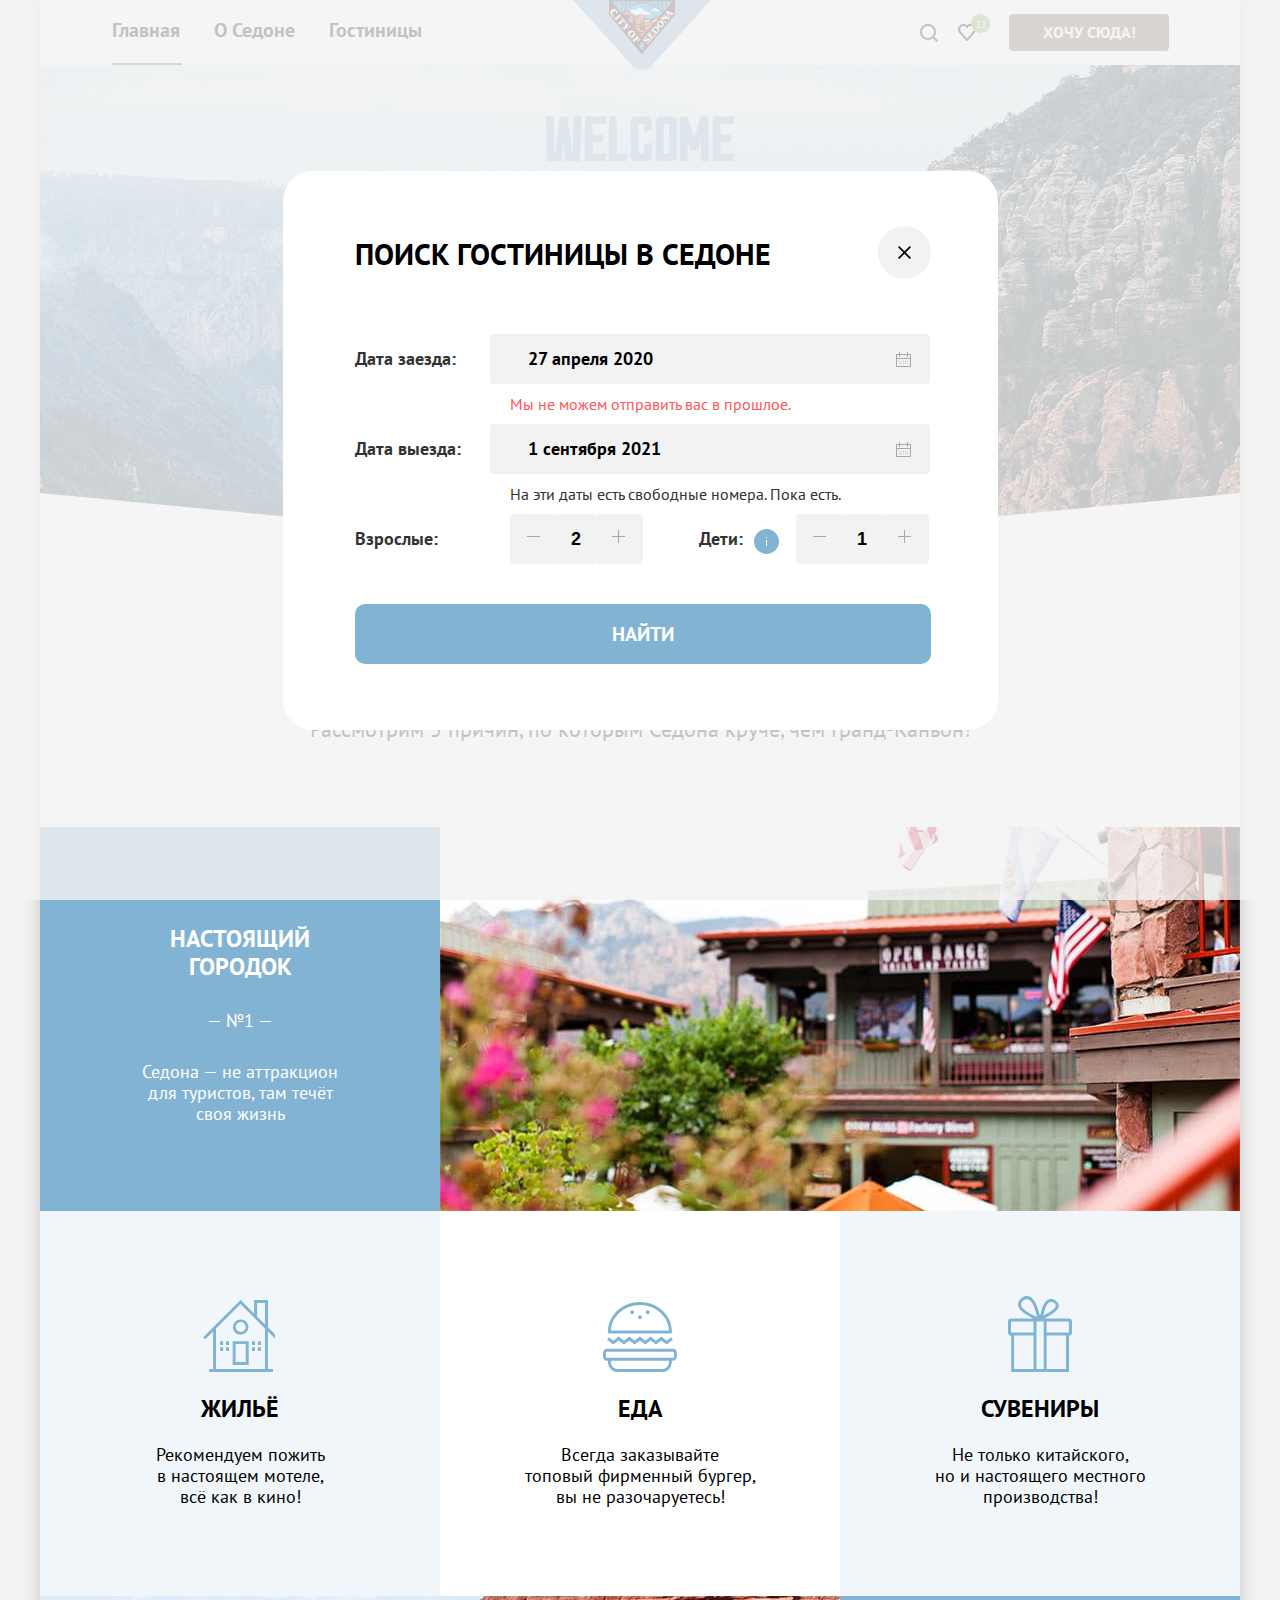
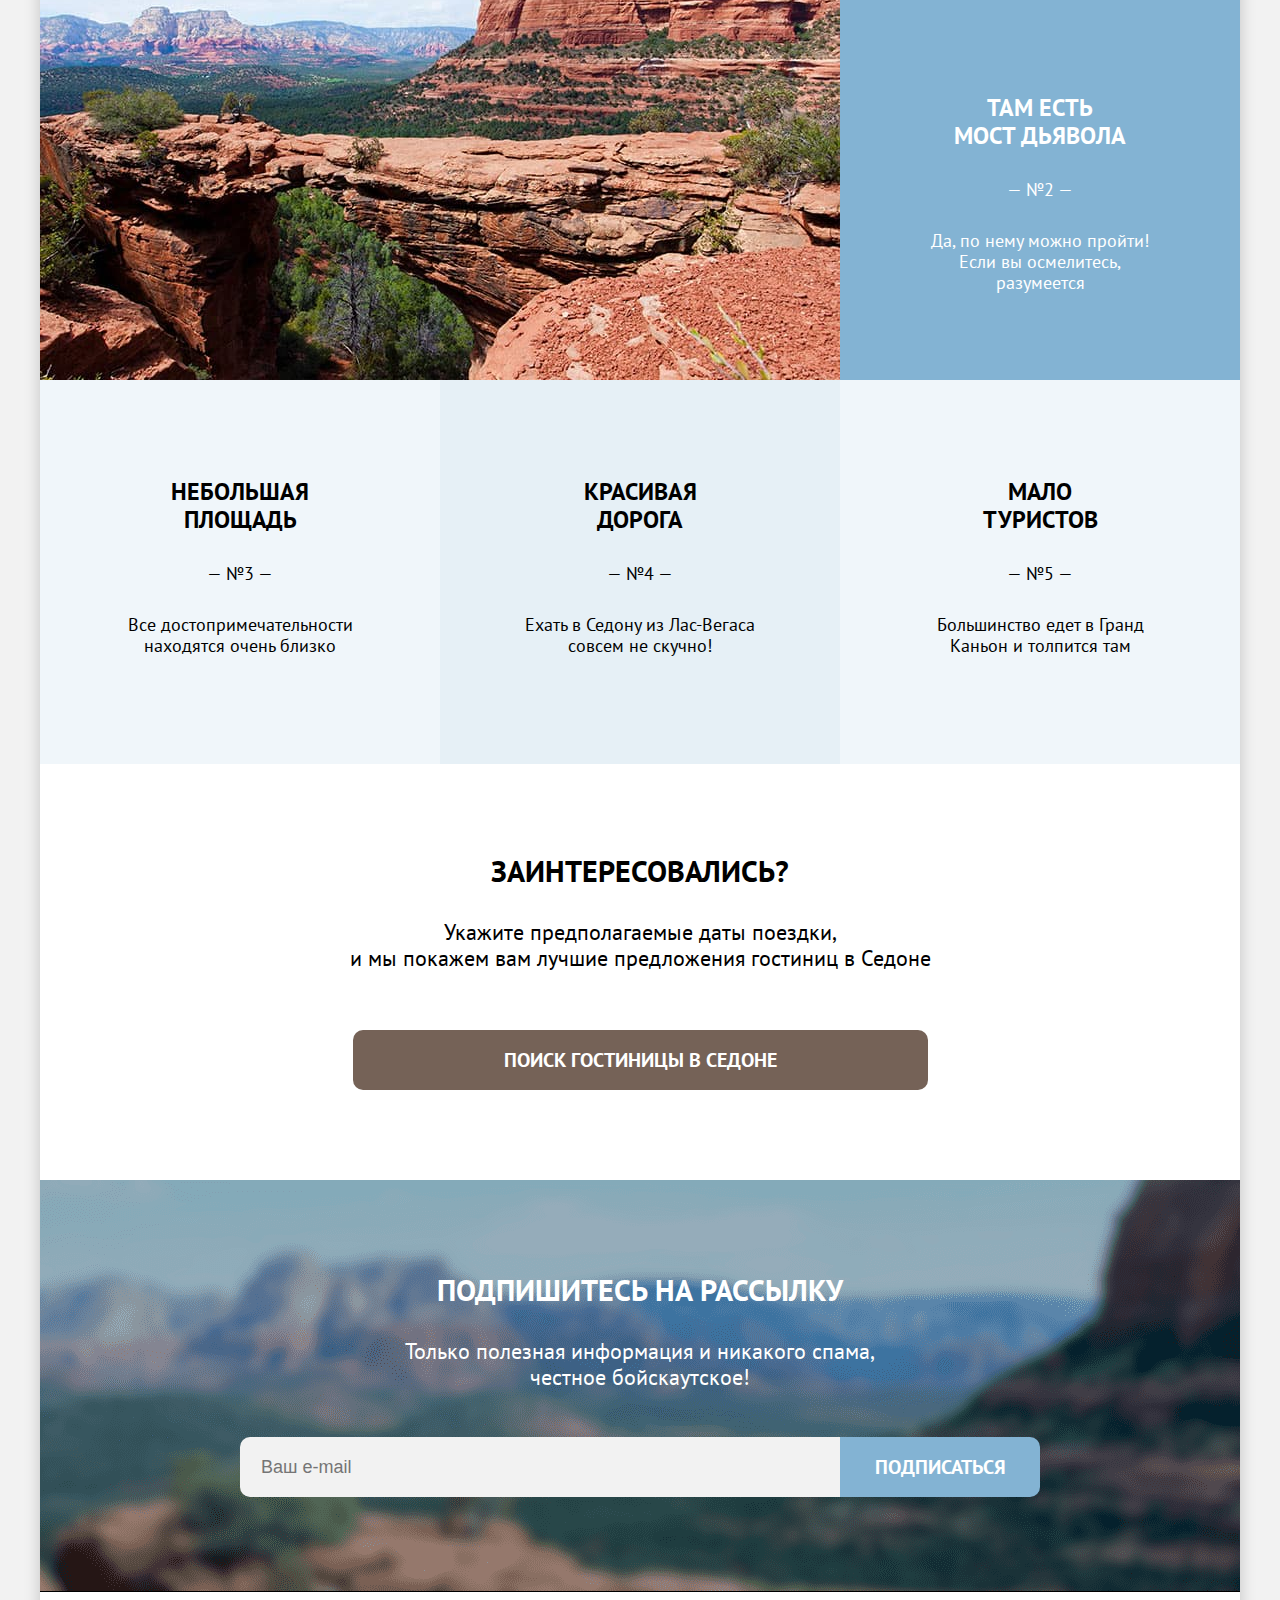
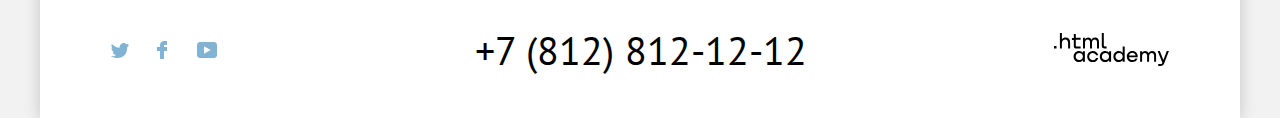
==== commit 48e6026f: "Обновил" ====
--- a/index.html
+++ b/index.html
@@ -4,6 +4,7 @@
     <meta charset="utf-8">
     <title>HTML Academy: Седона</title>
     <link rel="stylesheet" href="styles/styles.css">
+    <link rel="icon" href="img/favicon.ico">
   </head>
   <body>
     <div class="body-wrapper">
@@ -100,7 +101,7 @@
               <div class="advantages-one">
                 <h3 class="advantages-title">Настоящий <br> городок</h3>
                 <b class="advantages-number">— №1 —</b>
-                <p class="advantages-description">Седона — не аттракцион <br> для туристов, там течёт <br>
+                <p class="advantages-description">Седона — не аттракцион для&nbsp;туристов,&nbsp;там&nbsp;течёт
                   своя жизнь</p>
               </div>
               <img class="advantages-img img-cities" src="img/cities-img.jpg" width="800" height="384" alt="Картинка «Город Седона»">
@@ -109,8 +110,8 @@
               <ul class="cities-list">
                 <li class="cities-item cities-item-housing">
                   <h4 class="cities-title">Жильё</h4>
-                  <p class="cities-description">Рекомендуем пожить <br> в настоящем мотеле, <br>
-                    всё как в кино!</p>
+                  <p class="cities-description">Рекомендуем пожить <br>
+                    в настоящем мотеле,<br> всё как в кино!</p>
                 </li>
                 <li class="cities-item cities-item-food">
                   <h4 class="cities-title">Еда</h4>
@@ -254,7 +255,11 @@
                 </button>
               </div>
               <div class="field-group-children">
-                <label class="field-children" for="children-number">Дети:</label>
+                <label class="field-children" for="children-number">Дети:
+                  <div class="info">
+                    <p class="visually-hidden">Инфо</p>
+                  </div>
+                </label>
                 <button class="button minus" type="button">
                   <svg class="minus-svg" aria-hidden="true" focusable="false" width="13" height="1" fill="none" xmlns="http://www.w3.org/2000/svg">
                     <path d="M0 0v1h13V0H0Z" />
--- a/styles/styles.css
+++ b/styles/styles.css
@@ -29,10 +29,6 @@
   color: #333333;
   background-color: #F2F2F2;
   margin: 0;
-}
-
-a {
-  text-decoration: none;
 }
 
 .button {
@@ -115,7 +111,7 @@
 
 .page-current::after {
   position: absolute;
-  bottom: -20px;
+  bottom: -18px;
   left: 12px;
   height: 2px;
   background-color: #756257;
@@ -454,6 +450,7 @@
 .index-img {
   display: block;
   margin-bottom: 58px;
+  background-color: #FFFFFF;
 }
 
 .index-logo::before {
@@ -464,7 +461,6 @@
   height: 352px;
   width: 458px;
   background-image: url("../img/welcome.svg");
-
 }
 
 .index-logo::after {
@@ -485,8 +481,8 @@
   line-height: 36px;
   text-transform: uppercase;
   font-weight: 700;
-  padding: 3px 0;
-  margin-bottom: 29px;
+  margin: 3px 240px 31px;
+  padding: 0;
 }
 
 .logo-description {
@@ -494,8 +490,8 @@
   font-size: 22px;
   line-height: 36px;
   font-weight: 400;
-  margin: 0;
-  margin-bottom: 79px;
+  margin: 0 240px 80px;
+  padding: 0;
 }
 
 /*Преимущества*/
@@ -515,8 +511,8 @@
 
 .advantages-one, .advantages-others-item {
   display: flex;
-  margin: 0;
-  padding-top: 98px;
+  box-sizing: border-box;
+  margin: 0;
   flex-direction: column;
   width: 400px;
 
@@ -525,13 +521,13 @@
 .advantages-one {
   background-color: rgba(131, 179, 211);
   color: #FFFFFF;
-  padding-bottom: 77px;
+  padding: 98px 90px 77px;
 }
 
 .advantages-others-item {
   background-color: rgba(131, 179, 211, 0.12);
   color: #000000;
-  padding-bottom: 108px;
+  padding: 98px 84px 108px;
 }
 
 .advantages-title, .cities-title {
@@ -577,9 +573,9 @@
 .cities-item {
   position: relative;
   width: 400px;
-  margin: 0;
-  padding-top: 184px;
-  padding-bottom: 89px;
+  box-sizing: border-box;
+  margin: 0;
+  padding: 184px 75px 89px;
   background-color: rgba(131, 179, 211, 0.12);
   color: #000000;
 }
@@ -649,8 +645,7 @@
   color: #000000;
   background-color: #FFFFFF;
   text-align: center;
-  margin-top: 89px;
-  margin-bottom: 90px;
+  padding: 89px 240px 90px;
 }
 
 .search-hotels-title {
@@ -707,7 +702,7 @@
   color: #000000;
   background-color: #FFFFFF;
   text-align: center;
-
+  padding: 0 200px 0;
 }
 
 .subscribe-index {
@@ -719,8 +714,7 @@
   text-align: center;
   text-decoration: none;
   margin: 0;
-  padding-top: 92px;
-  padding-bottom: 95px;
+  padding: 92px 200px 95px;
 }
 
 .subscribe-title {
@@ -872,6 +866,7 @@
   color: #000000;
   padding: 15px;
   margin-right: 210px;
+  text-decoration: none;
 }
 
 .contacts-phone:hover {
@@ -892,6 +887,7 @@
 .htmlacademy-link-icon {
   padding: 18px 22px;
   fill: #000000;
+
 }
 
 .htmlacademy-link-icon:hover {
@@ -918,6 +914,7 @@
   margin: 0 auto;
   background-color: #000000;
   background-image: url("../img/catalog-background.png");
+  background-color: #615048;
   background-size: 100% auto;
   background-repeat: no-repeat;
   text-decoration: none;
@@ -1100,14 +1097,16 @@
 
 }
 
+.control-input[type="checkbox"]:focus + .control-square {
+  background-color: rgba(255, 255, 255, 0.6);
+  outline: 3px solid #83B3D3;
+}
+
+
 .control-square:hover {
   background-color: rgba(255, 255, 255, 0.6);
 }
 
-.control-square:focus {
-  background-color: rgba(255, 255, 255, 0.6);
-  outline: 3px solid #83B3D3;
-}
 
 .control-square:active {
   background-color: rgba(255, 255, 255, 0.3);
@@ -1147,10 +1146,10 @@
   padding: 0;
 }
 
-.control-circle:focus {
-  outline: 3px solid #83B3D3;
-}
-
+.control-input[type="radio"]:focus + .control-circle {
+  background-color: rgba(255, 255, 255, 0.6);
+  outline: 3px solid #83B3D3;
+}
 
  .catalog-filter-wrapper {
   display: flex;
@@ -1159,65 +1158,72 @@
 
 }
 
-.catalog-filter-label {
-  display: flex;
+.catalog-filter-pack {
+  display: flex;
+  box-sizing: border-box;
+  cursor: pointer;
+}
+
+.catalog-filter-pack {
+  position: relative;
+}
+
+
+.catalog-filter-input {
   box-sizing: border-box;
   width: 144px;
-  border:2px solid #FFFFFF;
-  cursor: pointer;
-
-}
-
-.catalog-filter-label:nth-child(1) {
-  border-radius: 4px 0 0 4px;
-  border-right: none;
-}
-
-.catalog-filter-label:nth-child(2) {
-  border-radius: 0 4px 4px 0;
-
-}
-
-.catalog-filter-label:hover{
-  border:2px solid rgba(255, 255, 255, 0.6);
-
-}
-
-.catalog-filter-label:focus {
-  outline: 3px solid #83B3D3;
-  box-shadow: 0px 0px 0px 3px #81B3D2;
-}
-
-.catalog-filter-label:active {
-  background-color: #756257;
-}
-
-.catalog-filter-input {
-  box-sizing: border-box;
-  width: 112px;
-  margin: 0;
-  padding: 13px 14px;
+  margin: 0;
+  padding: 13px 36px 13px 14px;
   font-size: 18px;
   line-height: 20px;
   font-weight: 400;
   border: none;
   background-color: transparent;
-
-}
+  box-sizing: border-box;
+  width: 144px;
+  border:2px solid #FFFFFF;
+  cursor: pointer;
+}
+
+.catalog-filter-pack:nth-child(1) .catalog-filter-input  {
+  border-radius: 4px 0 0 4px;
+  border-right: none;
+}
+
+.catalog-filter-pack:nth-child(2) .catalog-filter-input {
+  border-radius: 0 4px 4px 0;
+}
+
+.catalog-filter-input::-moz-placeholder {
+  color: #FFFFFF;
+}
+
 .catalog-filter-input::-webkit-input-placeholder {
   color: #FFFFFF;
- }
- .catalog-filter-input::-moz-placeholder {
+}
+
+.catalog-filter-input:focus {
+  outline: 3px solid #83B3D3;
+  box-shadow: 0px 0px 0px 3px #81B3D2;
+}
+
+.catalog-filter-input:hover{
+  border-color: rgba(255, 255, 255, 0.6);
+}
+
+.catalog-filter-input:active {
+  background-color: #756257;
+}
+
+.catalog-filter-label {
+  position: absolute;
+  top: 14px;
+  left: 110px;
+  font-size: 18px;
+  line-height: 23x;
   color: #FFFFFF;
- }
-
- .catalog-filter-span {
-  padding: 12px 0;
-  margin-left: -3px;
-  color: rgba(255, 255, 255, 0.3);
- }
-
-
+  opacity: 0.3;
+}
 
 
 .range {
@@ -1441,6 +1447,7 @@
   width: 180px;
   margin-right: 23px;
   margin-top: 14px;
+  cursor: pointer;
 }
 
 .hotel-img:hover {
@@ -1562,6 +1569,10 @@
   background-position: center;
 }
 
+.star-five {
+  width: 106px;
+}
+
 .star-four {
   width: 87px;
 }
@@ -1572,6 +1583,10 @@
 
 .star-two {
   width: 43px;
+}
+
+.star-one {
+  width: 18px;
 }
 
 .hotel-rating {
@@ -1704,6 +1719,7 @@
   border: 2px solid #E6E6E6;
   box-sizing: border-box;
   border-radius: 4px;
+  cursor: pointer;
 
 }
 
@@ -1729,8 +1745,10 @@
 }
 
 .modal-container-close {
-  display: none;
-}
+  /*display: none;*/
+}
+
+
 
 .modal-title {
   margin: 0;
@@ -1805,6 +1823,7 @@
   border-radius: 4px;
   font-size: 18px;
   font-weight: 700;
+  padding: 0 53px 0 19px;
 }
 
 .field-input:hover {
@@ -1881,7 +1900,7 @@
   width: 97px;
 }
 
-.field-children::after {
+.info {
   content: '';
   display: block;
   position: absolute;
@@ -1896,15 +1915,16 @@
   background-position: center;
 }
 
-.field-children:hover::after {
+.info:hover::after {
   content: 'Укажите количество детей, которые будут с вами, возраст которых от 6 до 18 лет. Дети до 6 лет размещаются бесплатно.';
   display: block;
   position: absolute;
-  width: 216px;
-  height: 110px;
-  top: 13px;
-  left: 10px;
-  padding: 15px 18px 18px 22px;
+  box-sizing: border-box;
+  width: 256px;
+  height: 143px;
+  top: 38px;
+  left: -116px;
+  padding: 20px 18px 18px 22px;
   border: none;
   font-size: 16px;
   line-height: 20px;
@@ -1917,6 +1937,19 @@
   background-position: center;
 }
 
+.info:hover::before {
+  content: '';
+  position: absolute;
+  width: 20px;
+  height: 9px;
+  top: 29px;
+  left: 1px;
+  background-image: url("../img/triangle-modal.svg");
+
+
+}
+
+
 .field-number {
   display: block;
   width: 37px;
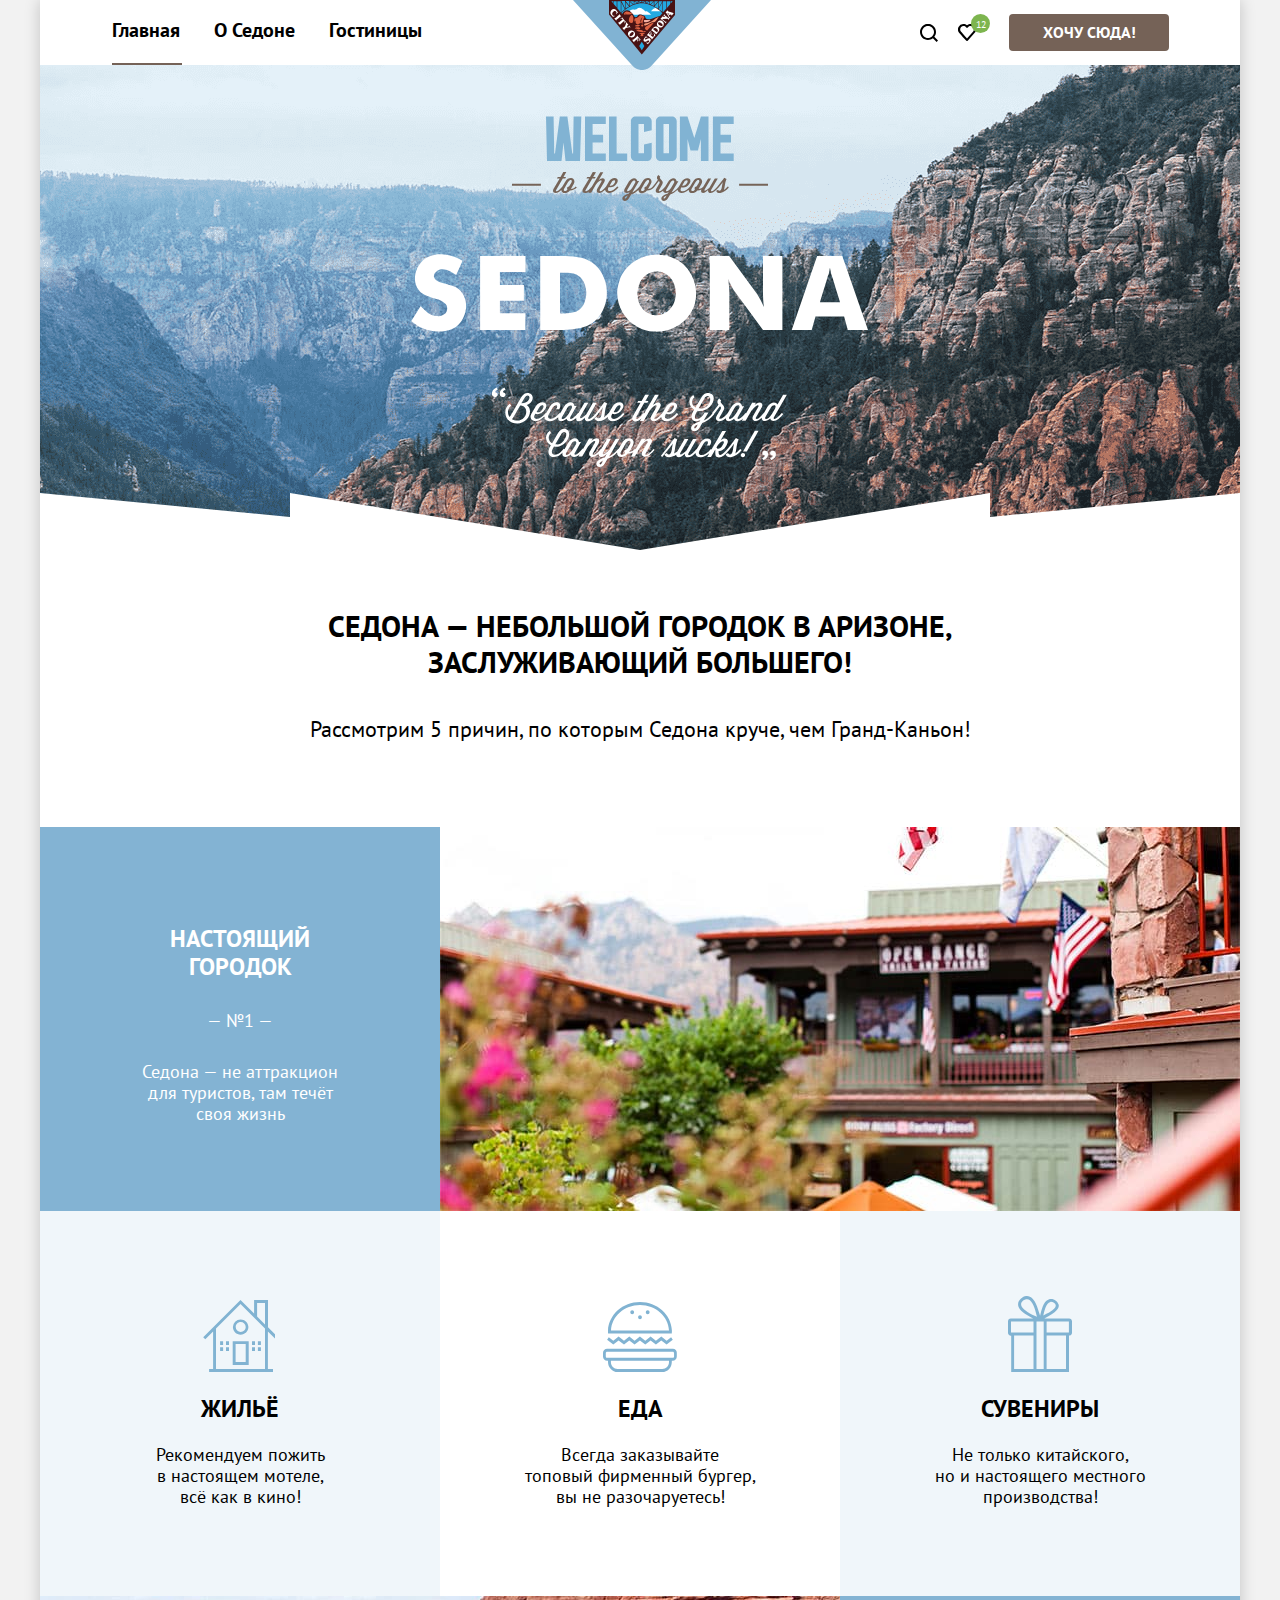
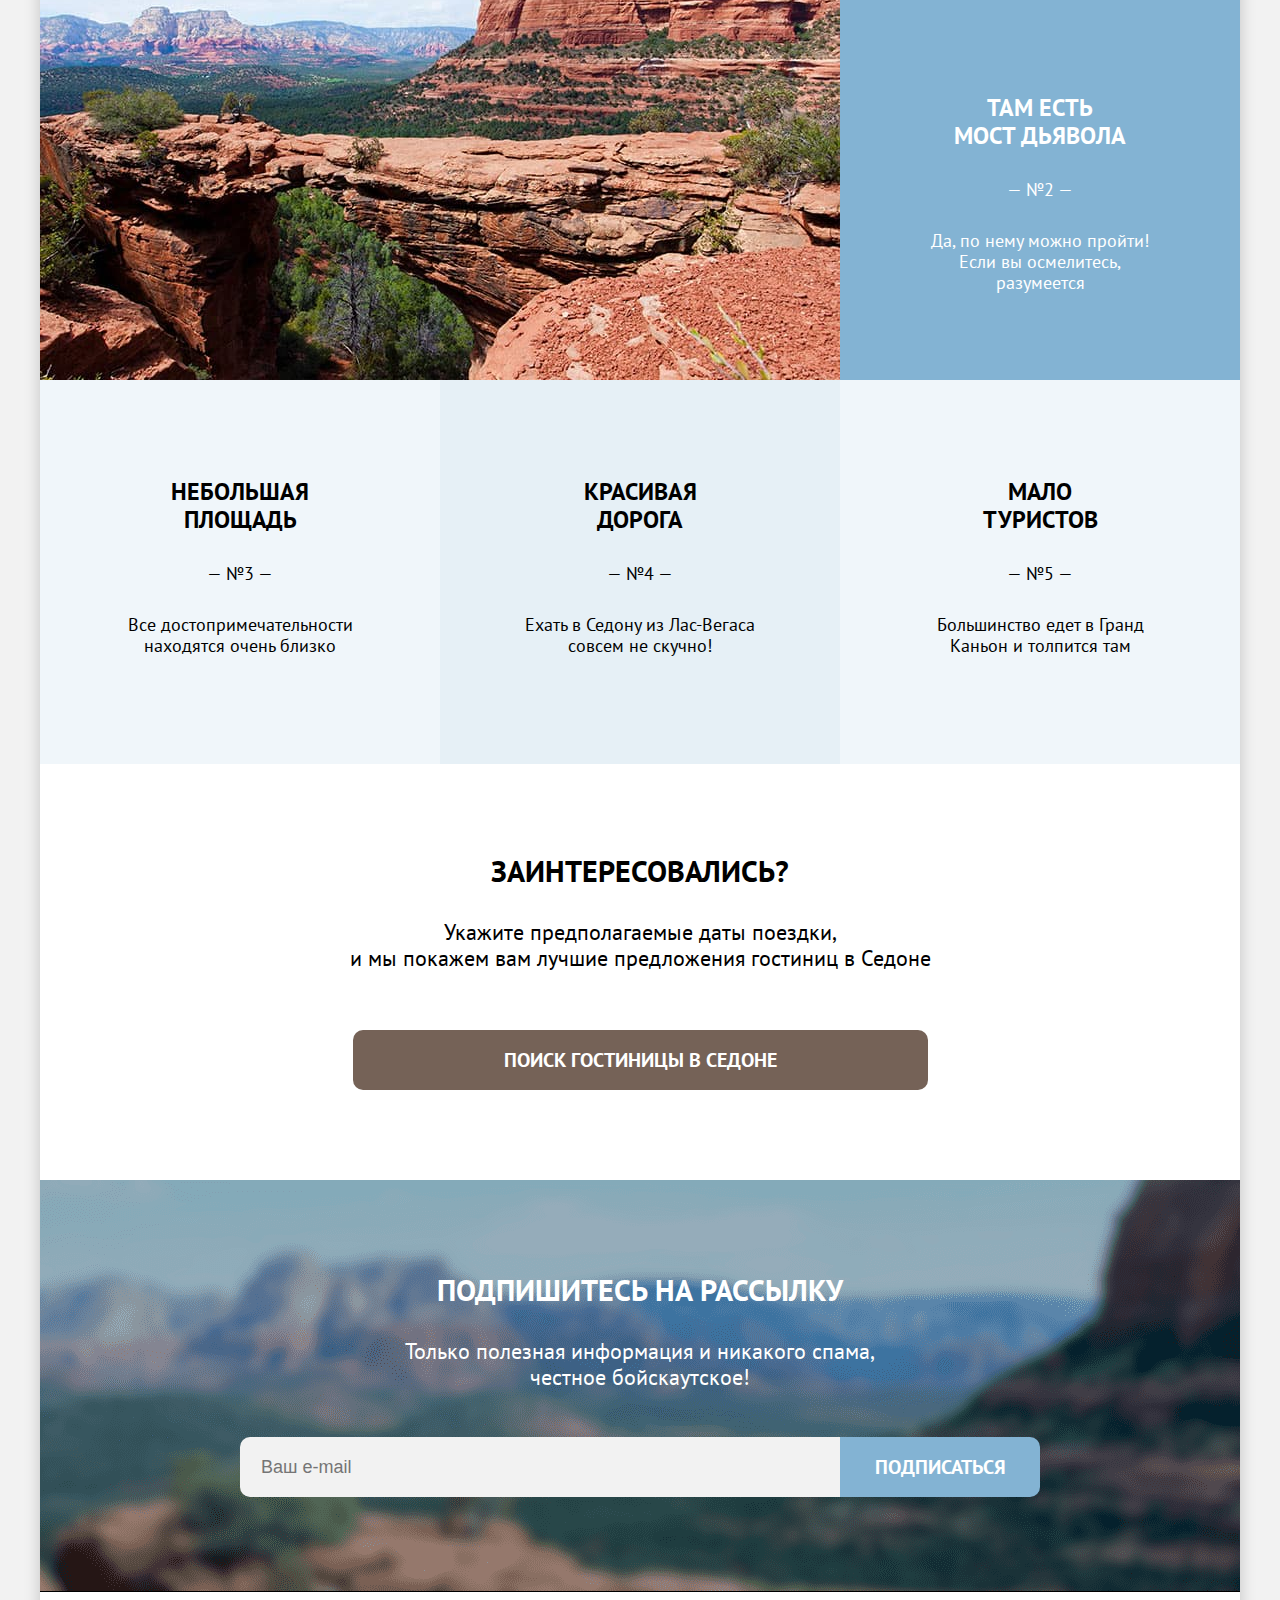
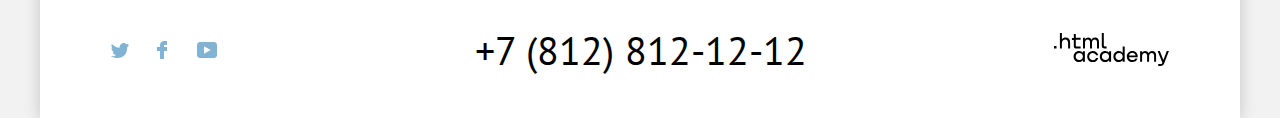
==== commit 8e7edf94: "попытка 2" ====
--- a/index.html
+++ b/index.html
@@ -45,7 +45,6 @@
                 </span>
               </a>
               <div class="popover popover-close">
-
                 <div class="popover-content">
                   <h2 class="popover-title visually-hidden">Избранные отели</h2>
                   <ul class="cart-items-list">
--- a/styles/styles.css
+++ b/styles/styles.css
@@ -191,7 +191,6 @@
 .navigation-favourites {
   position: relative;
   margin-right: 23px;
-
 }
 
 .navigation-icon {
@@ -202,7 +201,6 @@
   left: 0;
   margin: auto;
   fill: #000000;
-
 }
 
 .navigation-favourites::after {
@@ -217,7 +215,7 @@
   font-size: 10px;
   color: #ffffff;
   text-align: center;
-  }
+}
 
 .navigation-button {
   min-width: 160px;
@@ -254,7 +252,6 @@
   min-height: 230px;
   box-shadow: 0px 25px 50px rgba(0, 0, 0, 0.15);
   border-radius: 20px;
-
 }
 
 .popover-close {
@@ -270,8 +267,6 @@
   left: 188px;
   background-image: url("../img/triangle.svg");
   background-color: #FFFFFF;
-
-
 }
 
 
@@ -290,7 +285,6 @@
   margin-left: 13px;
   column-gap: 84px;
   box-sizing: border-box;
-
 }
 
 
@@ -322,7 +316,7 @@
 }
 
 .cart-item-desert::before {
-  background-image: url("../img/desert.jpg");
+  background-image: url("../img/steppe.jpg");
 }
 
 .cart-item-desert:hover, .cart-item-villas:hover {
@@ -353,7 +347,6 @@
   line-height: 21px;
   font-weight: 700;
   color: #000000;
-
 }
 
 .cart-item-type {
@@ -506,7 +499,6 @@
   padding: 0;
   margin: 0;
   list-style-type: none;
-
 }
 
 .advantages-one, .advantages-others-item {
@@ -515,7 +507,6 @@
   margin: 0;
   flex-direction: column;
   width: 400px;
-
 }
 
 .advantages-one {
@@ -662,7 +653,6 @@
   line-height: 26px;
   margin: 0;
   margin-bottom: 59px;
-
 }
 
 .button-hotels {
@@ -723,7 +713,6 @@
   text-transform: uppercase;
   margin: 0;
   margin-bottom: 30px;
-
 }
 
 .subscribe-description {
@@ -750,7 +739,7 @@
   width: 600px;
   border-radius: 10px 0 0 10px;
   background-color: #F2F2F2;
- }
+}
 
 .subscribe-field:hover {
   background-color: #E6E6E6;
@@ -758,12 +747,12 @@
 
 .subscribe-field:focus {
   background-color: #E6E6E6;
-  border: 3px solid #83B3D3;
+  outline: 3px solid #83B3D3;
 }
 
 .subscribe-field:active {
   background-color: #FFFFFF;
-  border: 2px solid #000000;
+  outline: 2px solid #000000;
 }
 .subscribe-field:disabled {
   background-color: #FFFFFF;
@@ -887,7 +876,6 @@
 .htmlacademy-link-icon {
   padding: 18px 22px;
   fill: #000000;
-
 }
 
 .htmlacademy-link-icon:hover {
@@ -955,7 +943,6 @@
   background-position: center;
   background-repeat: no-repeat;
   padding: 6px 8px 9px 8px;
-
 }
 
 .link-hotels {
@@ -973,7 +960,6 @@
   background-image: url("../img/arrow.svg");
   background-repeat: no-repeat;
   color: #FFFFFF;
-
 }
 
 
@@ -1008,7 +994,7 @@
   display: flex;
   margin: 0;
   padding: 0;
-  }
+}
 
 
 
@@ -1029,7 +1015,6 @@
   width: 144px;
   margin: 0;
   margin-right: 167px;
-
 }
 
 .catalog-filter-group {
@@ -1094,7 +1079,6 @@
   background-image: url("../img/check.svg");
   width: 10px;
   height: 12px;
-
 }
 
 .control-input[type="checkbox"]:focus + .control-square {
@@ -1231,7 +1215,6 @@
   height: 4px;
   margin-top: 28px;
   background-color: rgba(255, 255, 255, 0.3);
-
 }
 
 .range-wrapper {
@@ -1239,7 +1222,6 @@
   height: 4px;
   width: 227px;
   background-color: #FFFFFF;
-
 }
 
 .range-toggle {
@@ -1342,7 +1324,6 @@
   margin: 0 auto;
   padding-top: 43px;
   padding-bottom: 41px
-
 }
 
 .sorting {
@@ -1356,7 +1337,6 @@
   margin-right: 191px;
   margin-top: 6px;
   text-transform: uppercase;
-
 }
 
 .select-control {
@@ -1367,8 +1347,6 @@
   padding-left: 14px;
   border: 2px solid #E6E6E6;
   font-family: "PT Sans", sans-serif;
-
-
 }
 
 
@@ -1421,7 +1399,6 @@
   display: flex;
   flex-direction: column;
   margin: 0 auto;
-
 }
 
 .hotels {
@@ -1638,7 +1615,6 @@
   margin: 0 auto;
   margin-top: 31px;
   margin-bottom: 87px;
-
 }
 
 .pagination {
@@ -1697,16 +1673,12 @@
   display: flex;
   width: 386px;
   padding-top: 4px;
-
-
-
 }
 
 .hotelsonpage-result {
   padding: 12px 0;
   line-height: 23px;
   margin-right: 51px;
-
 }
 
 .hotelsonpage-control {
@@ -1720,7 +1692,6 @@
   box-sizing: border-box;
   border-radius: 4px;
   cursor: pointer;
-
 }
 
 .modal-container {
@@ -1745,7 +1716,7 @@
 }
 
 .modal-container-close {
-  /*display: none;*/
+  display: none;
 }
 
 
@@ -1759,8 +1730,6 @@
   color: #000000;
   text-transform: uppercase;
   margin-bottom: 60px;
-
-
 }
 
 .modal-close-button {
@@ -1794,7 +1763,6 @@
 }
 
 
-
 .field-group {
   display: flex;
   width: 575px;
@@ -1811,7 +1779,6 @@
   font-size: 18px;
   line-height: 50px;
   font-weight: 700;
-
 }
 
 .field-input {
@@ -1839,7 +1806,7 @@
 .field-input::-webkit-input-placeholder {
   color: #000000;
   padding-left: 19px;
- }
+}
 
 .field-input::-moz-placeholder {
   color: #000000;
@@ -1874,8 +1841,6 @@
   display: flex;
   position: relative;
 }
-
-
 
 
 .field-group-adults {
@@ -1945,8 +1910,6 @@
   top: 29px;
   left: 1px;
   background-image: url("../img/triangle-modal.svg");
-
-
 }
 
 
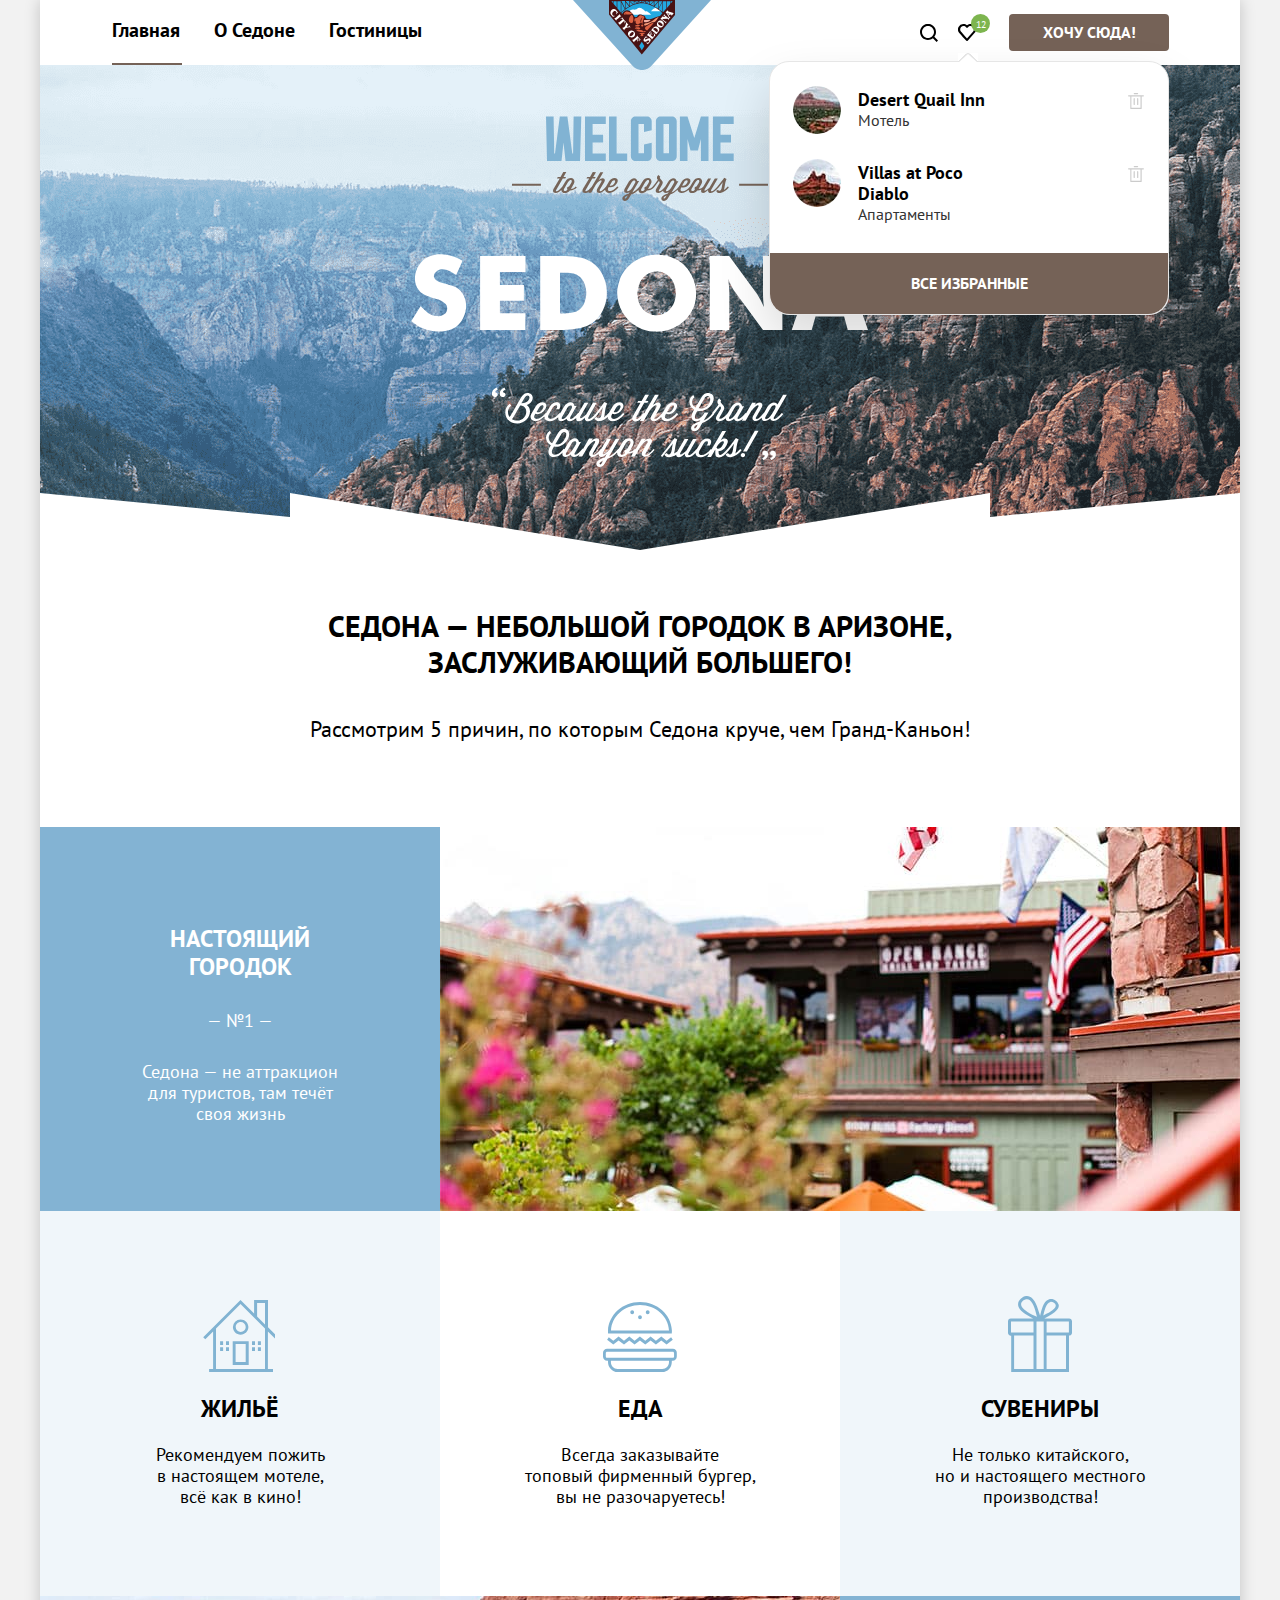
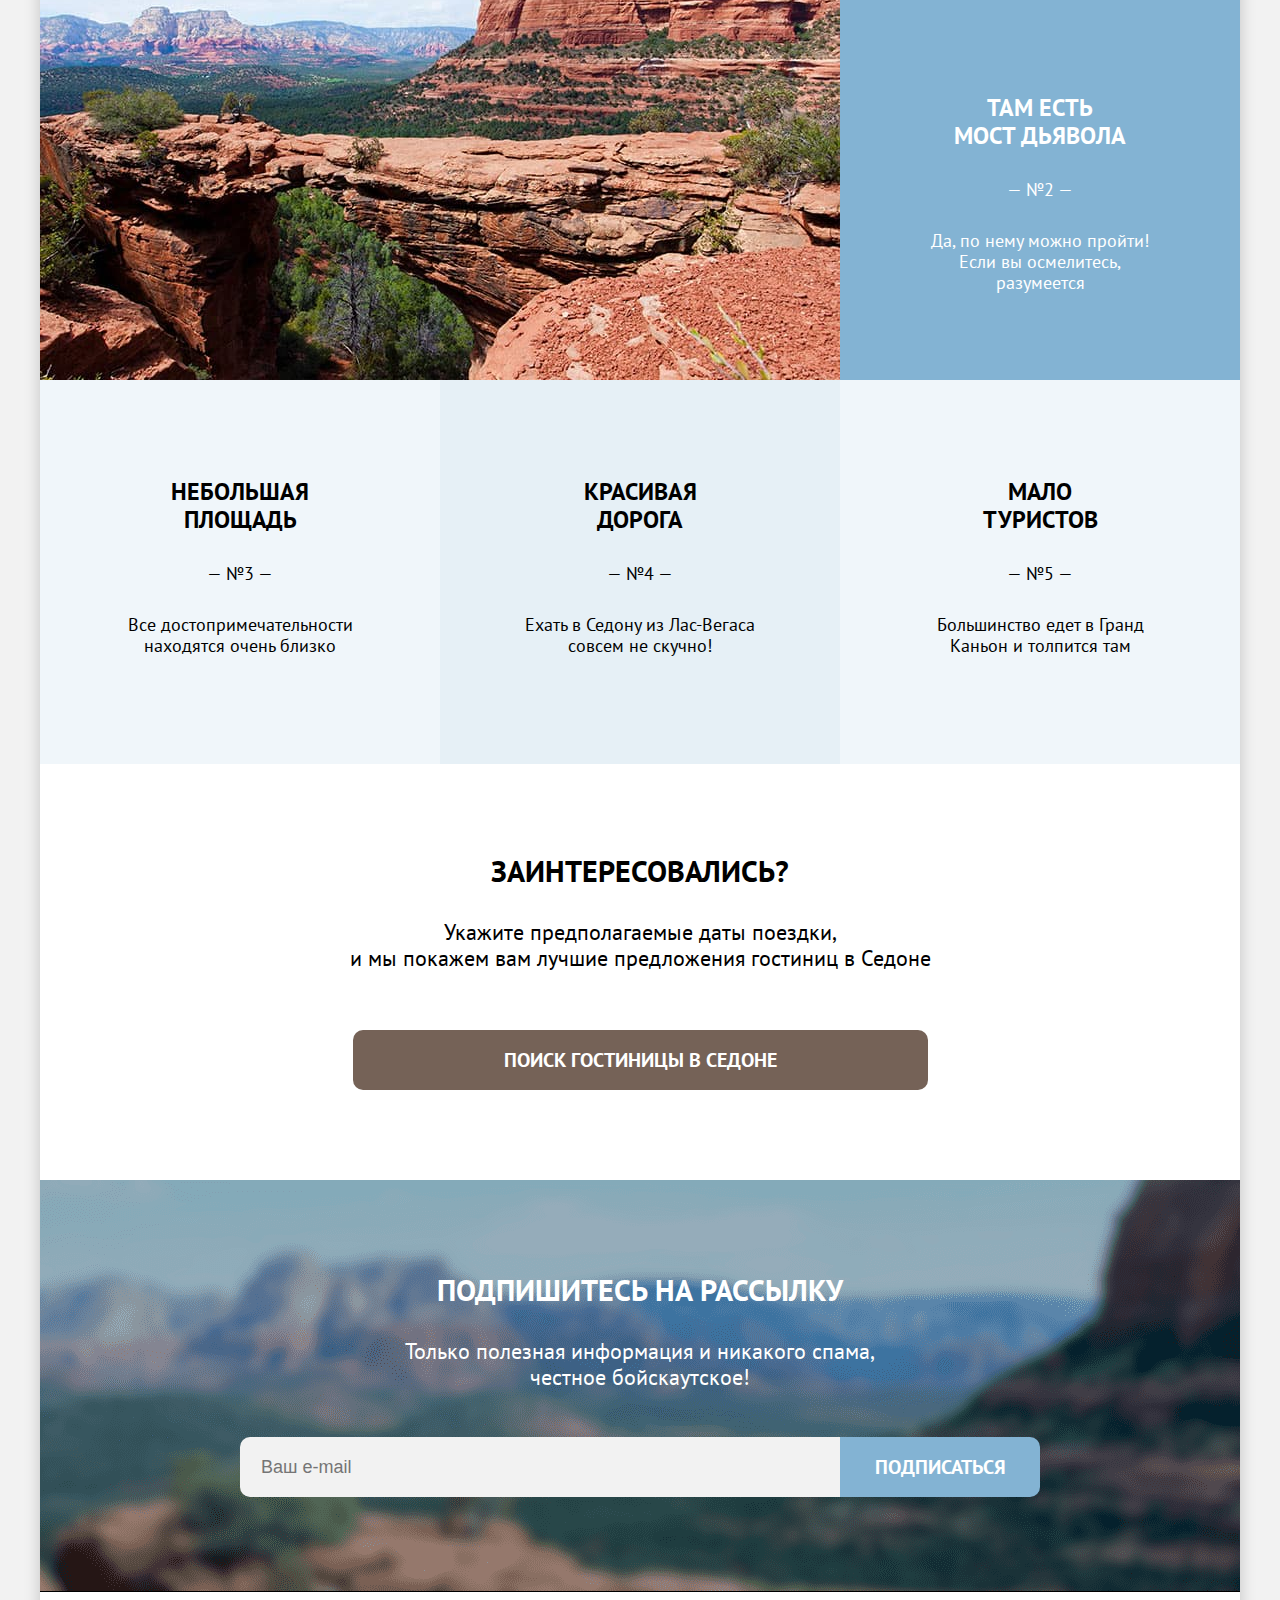
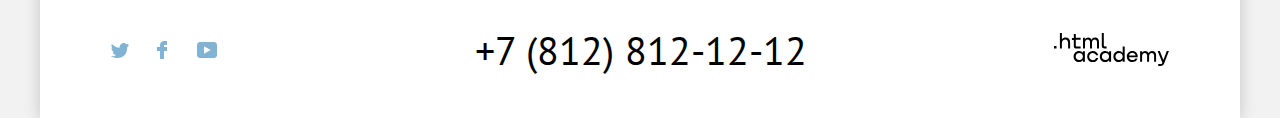
==== commit 49d4af06: "Защита. Попытка 2" ====
--- a/index.html
+++ b/index.html
@@ -49,12 +49,12 @@
                   <h2 class="popover-title visually-hidden">Избранные отели</h2>
                   <ul class="cart-items-list">
                     <li class="cart-item">
-                      <div class="cart-item-desert">
+                      <div class="cart-item-desert" tabindex="0">
                         <p class="cart-item-title">Desert Quail Inn</p>
                         <p class="cart-item-type">Мотель</p>
                       </div>
-                      <button type="button" class="cart-item-button button">
-                        <svg class="basket" aria-hidden="true" focusable="false" width="16" height="16" fill="none" xmlns="http://www.w3.org/2000/svg">
+                      <button type="button" tabindex="1" class="cart-item-button button">
+                        <svg class="basket" tabindex="0" aria-hidden="true" focusable="false" width="16" height="16" fill="none" xmlns="http://www.w3.org/2000/svg">
                           <path d="M15.3 2.3H.6c-.3 0-.6.2-.6.5s.3.6.6.6h1.7v12c0 .3.3.6.6.6h10.2c.3 0 .6-.3.6-.6v-12h1.7c.3 0 .6-.3.6-.6s-.4-.5-.7-.5Zm-2.8 12.5H3.4V3.4h9.1v11.4ZM6.2 1.2h3.4c.3 0 .6-.3.6-.6S10 0 9.7 0H6.2c-.3 0-.5.3-.5.6s.2.6.5.6Z"/>
                           <path d="M6.2 12c.3 0 .6-.3.6-.6V5.7c0-.3-.3-.6-.6-.6s-.6.3-.6.6v5.7c.1.3.3.6.6.6ZM9.7 12c.3 0 .6-.3.6-.6V5.7c0-.3-.3-.6-.6-.6s-.6.4-.6.6v5.7c0 .3.2.6.6.6Z"/>
                         </svg>
@@ -62,12 +62,12 @@
                       </button>
                     </li>
                     <li class="cart-item">
-                      <div class="cart-item-villas">
+                      <div class="cart-item-villas"tabindex="0">
                         <p class="cart-item-title">Villas at Poco Diablo</p>
                         <p class="cart-item-type">Апартаменты</p>
                       </div>
-                      <button type="button" class="cart-item-button button">
-                        <svg class="basket" aria-hidden="true" focusable="false" width="16" height="16" fill="none" xmlns="http://www.w3.org/2000/svg">
+                      <button type="button" tabindex="1" class="cart-item-button button">
+                        <svg class="basket" tabindex="0" aria-hidden="true" focusable="false" width="16" height="16" fill="none" xmlns="http://www.w3.org/2000/svg">
                           <path d="M15.3 2.3H.6c-.3 0-.6.2-.6.5s.3.6.6.6h1.7v12c0 .3.3.6.6.6h10.2c.3 0 .6-.3.6-.6v-12h1.7c.3 0 .6-.3.6-.6s-.4-.5-.7-.5Zm-2.8 12.5H3.4V3.4h9.1v11.4ZM6.2 1.2h3.4c.3 0 .6-.3.6-.6S10 0 9.7 0H6.2c-.3 0-.5.3-.5.6s.2.6.5.6Z"/>
                           <path d="M6.2 12c.3 0 .6-.3.6-.6V5.7c0-.3-.3-.6-.6-.6s-.6.3-.6.6v5.7c.1.3.3.6.6.6ZM9.7 12c.3 0 .6-.3.6-.6V5.7c0-.3-.3-.6-.6-.6s-.6.4-.6.6v5.7c0 .3.2.6.6.6Z"/>
                         </svg>
--- a/styles/styles.css
+++ b/styles/styles.css
@@ -255,7 +255,7 @@
 }
 
 .popover-close {
-  display: none;
+  /*display: none;*/
 }
 
 .popover-content::after {
